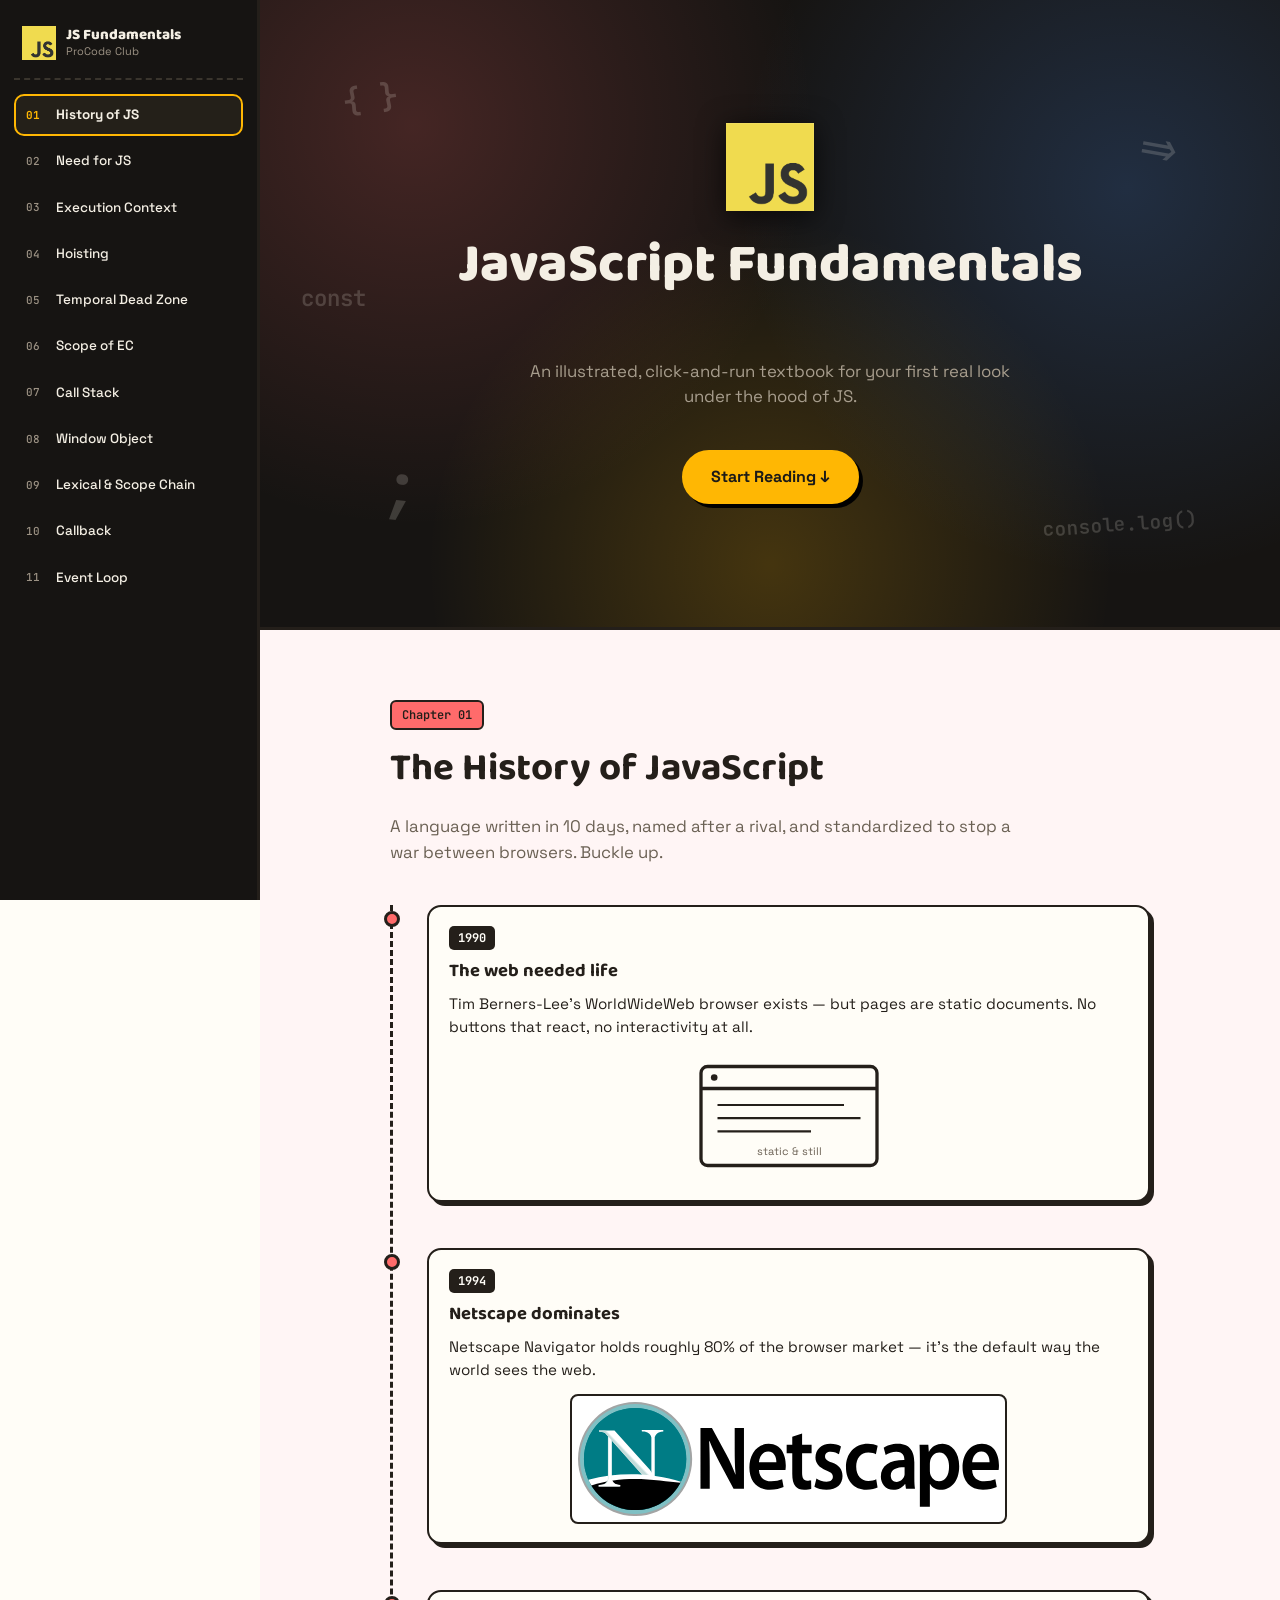
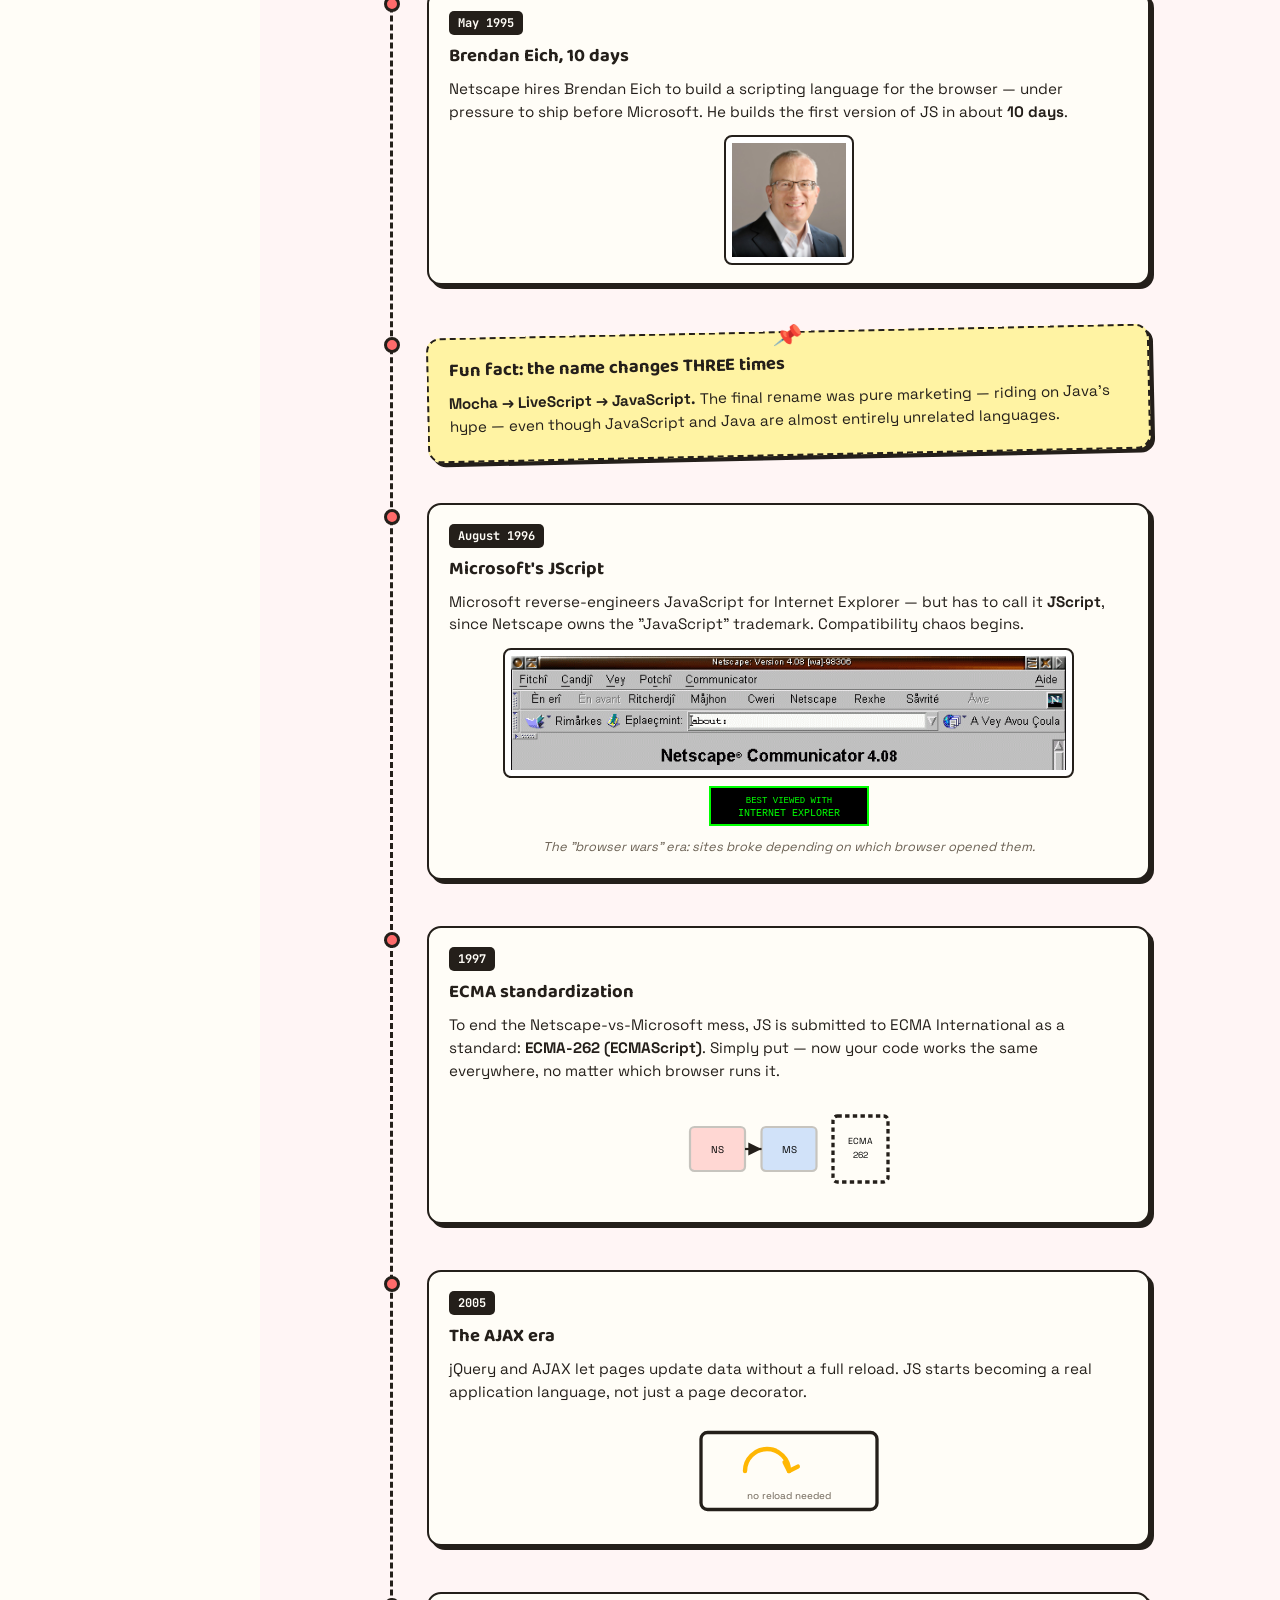
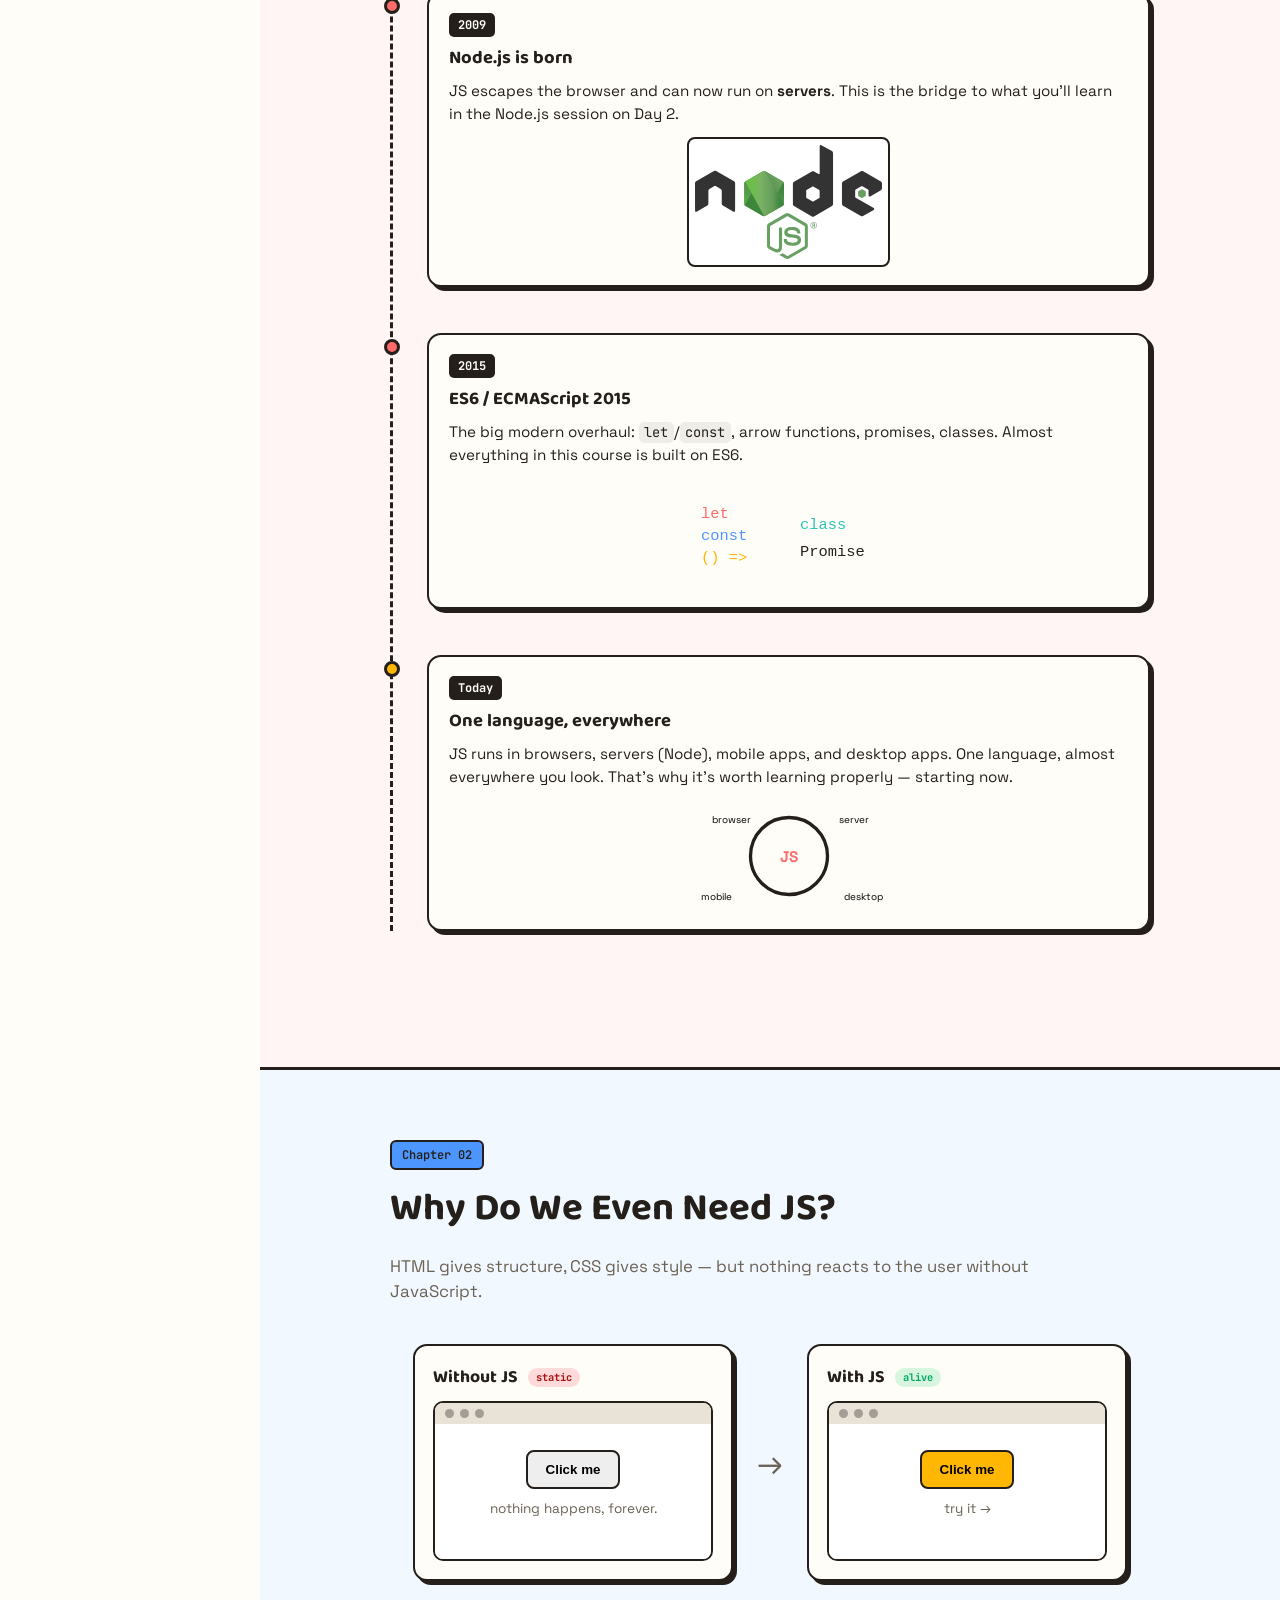
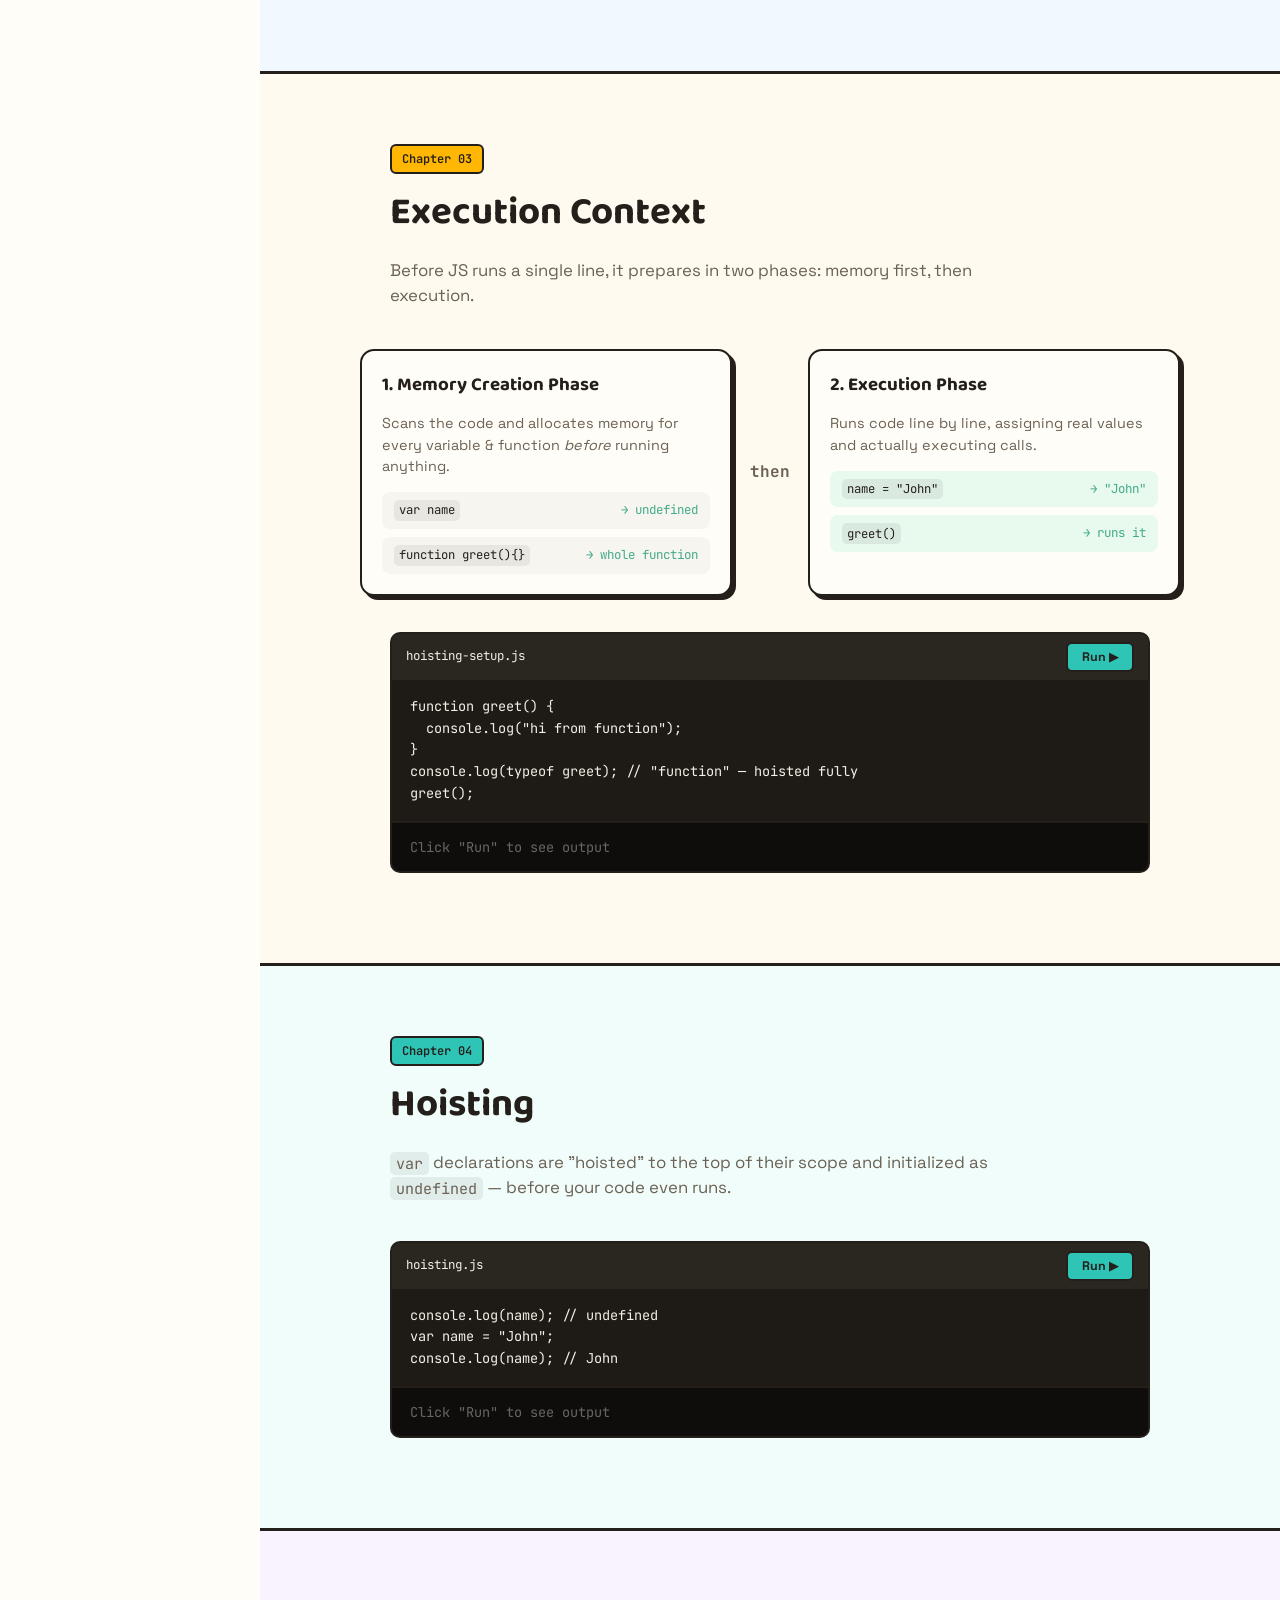
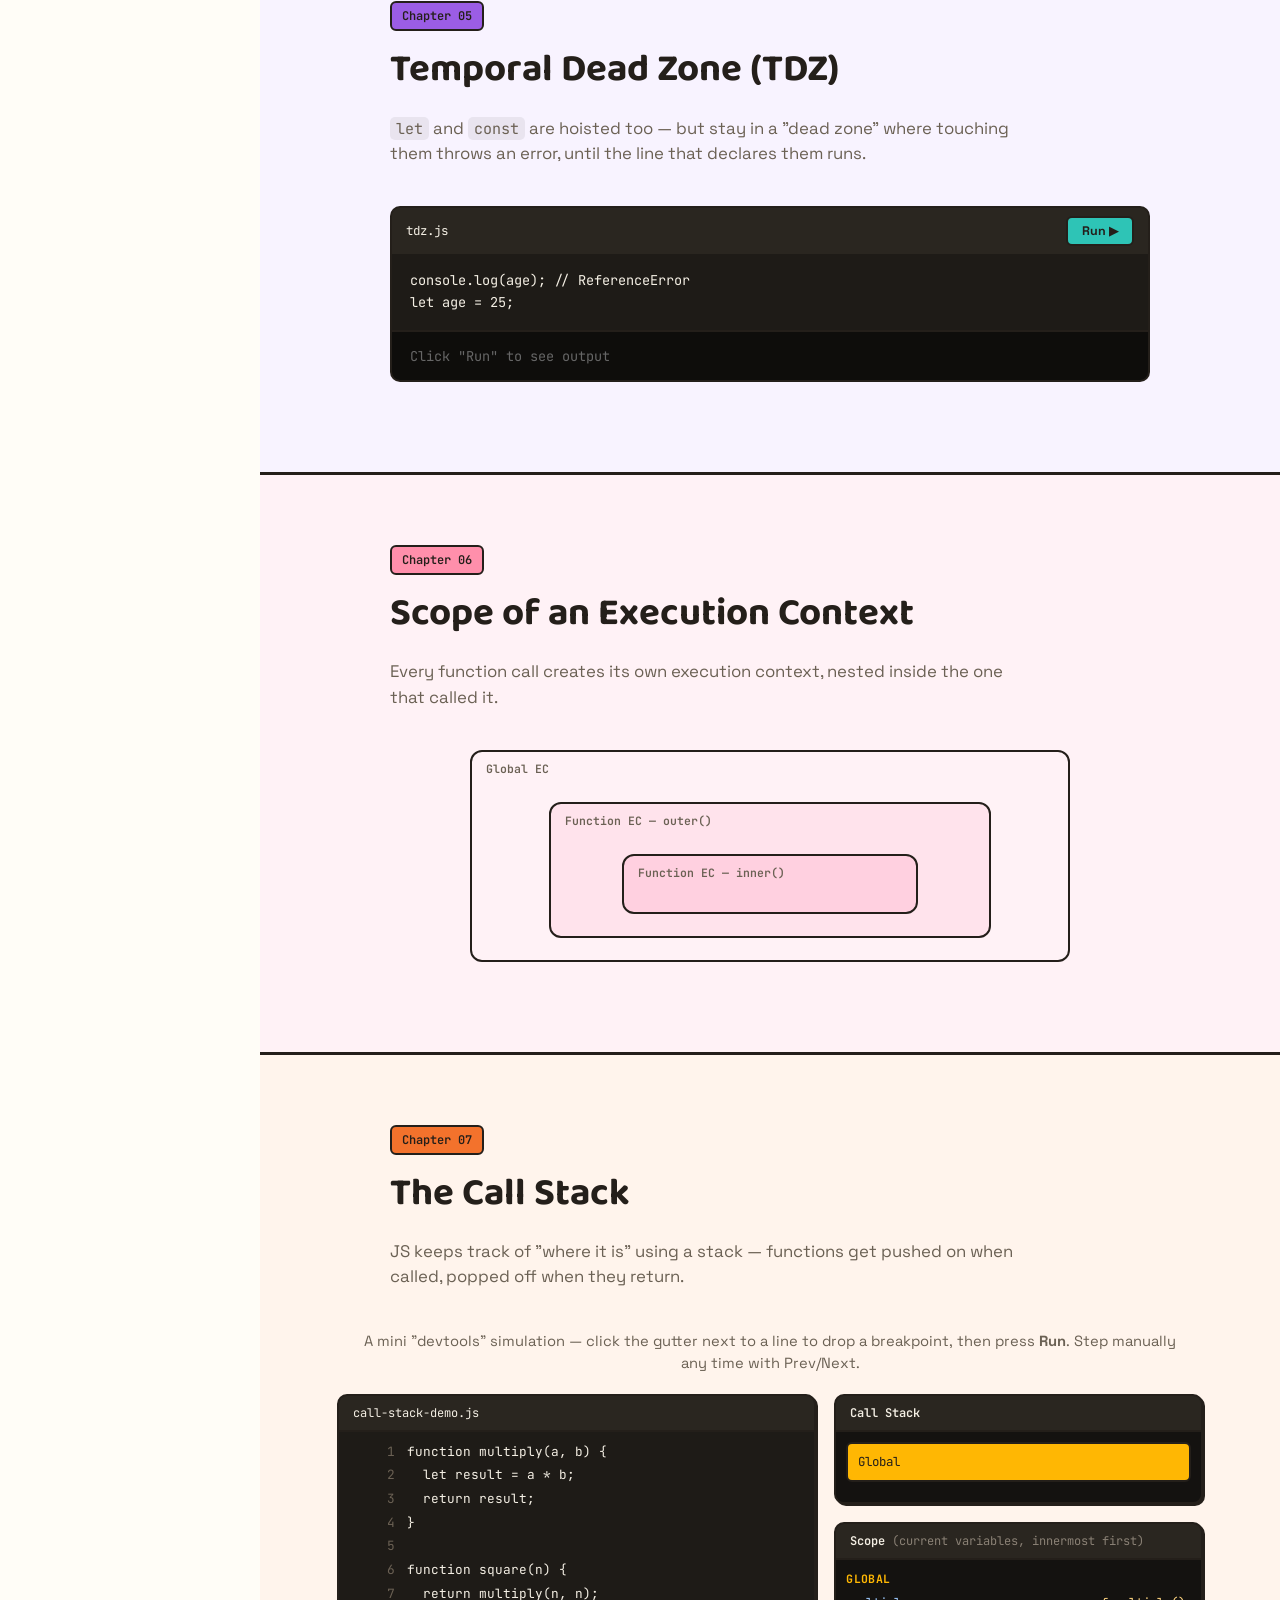
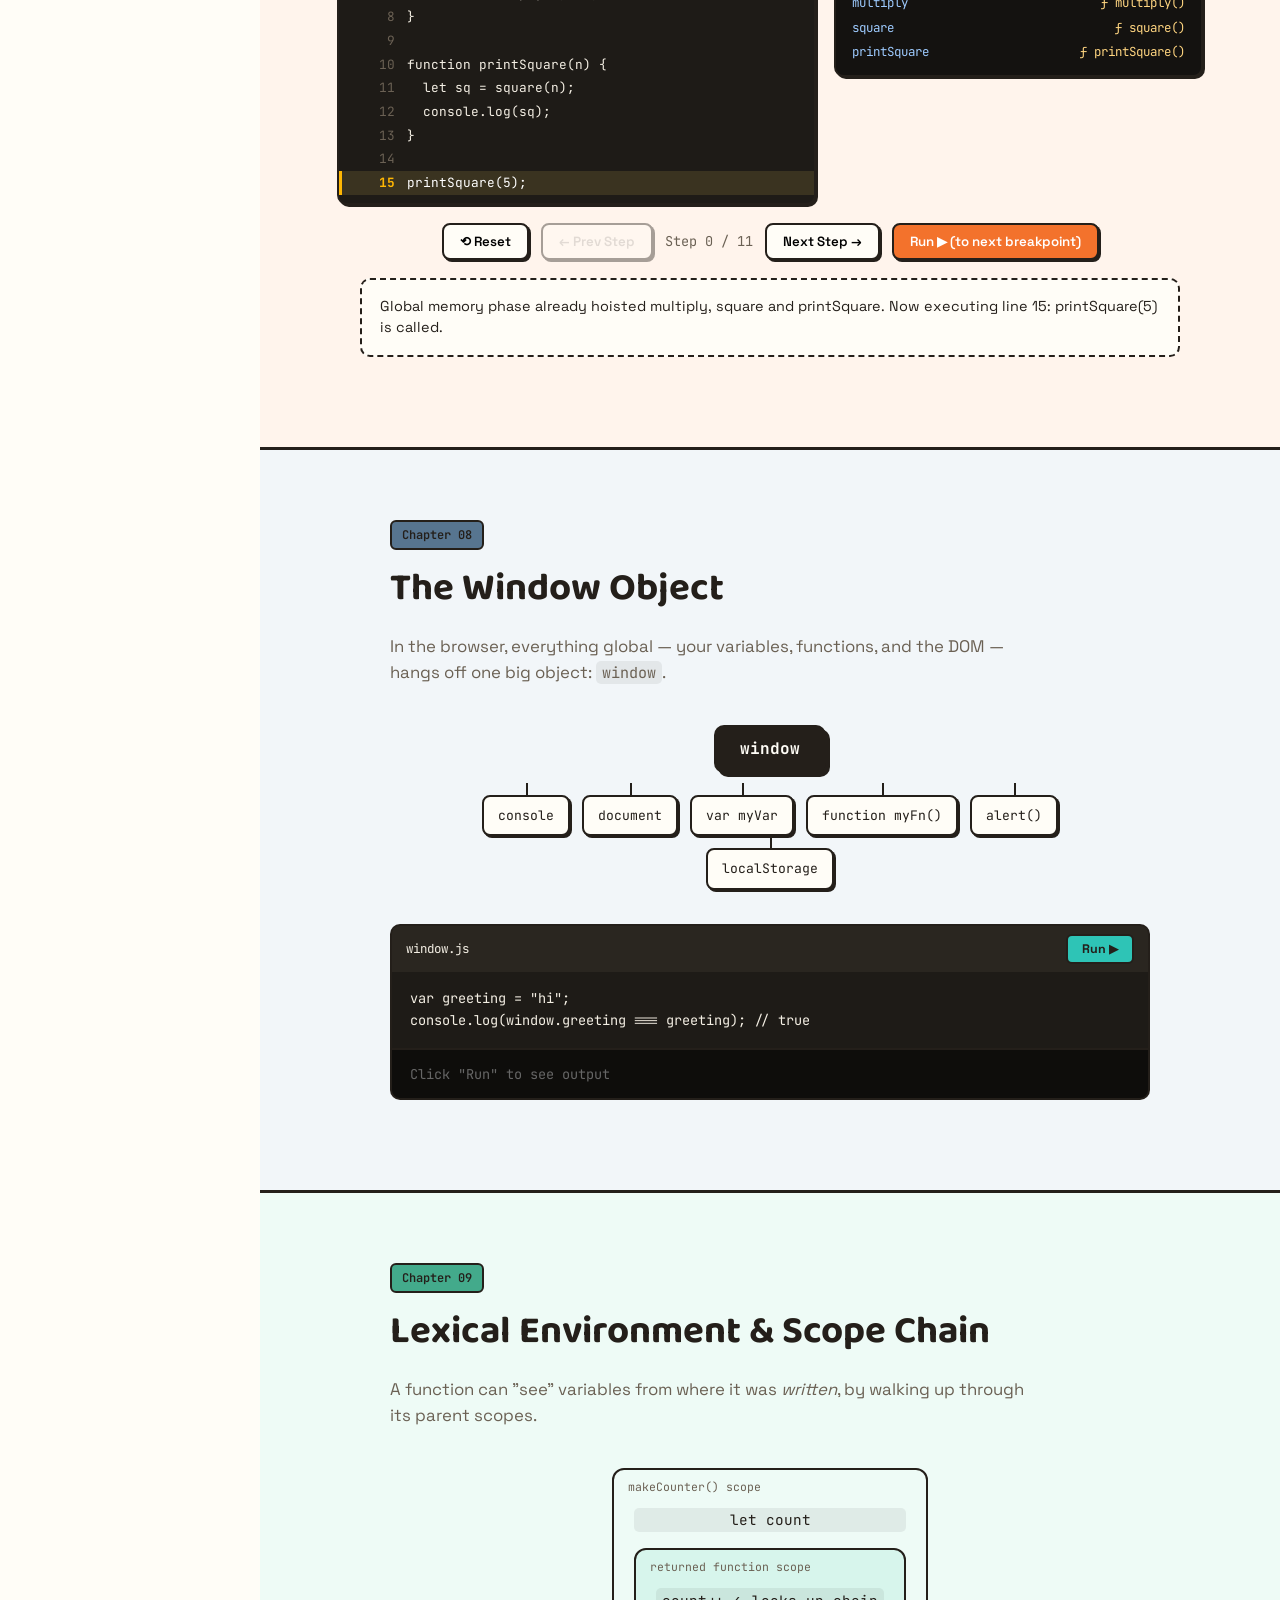
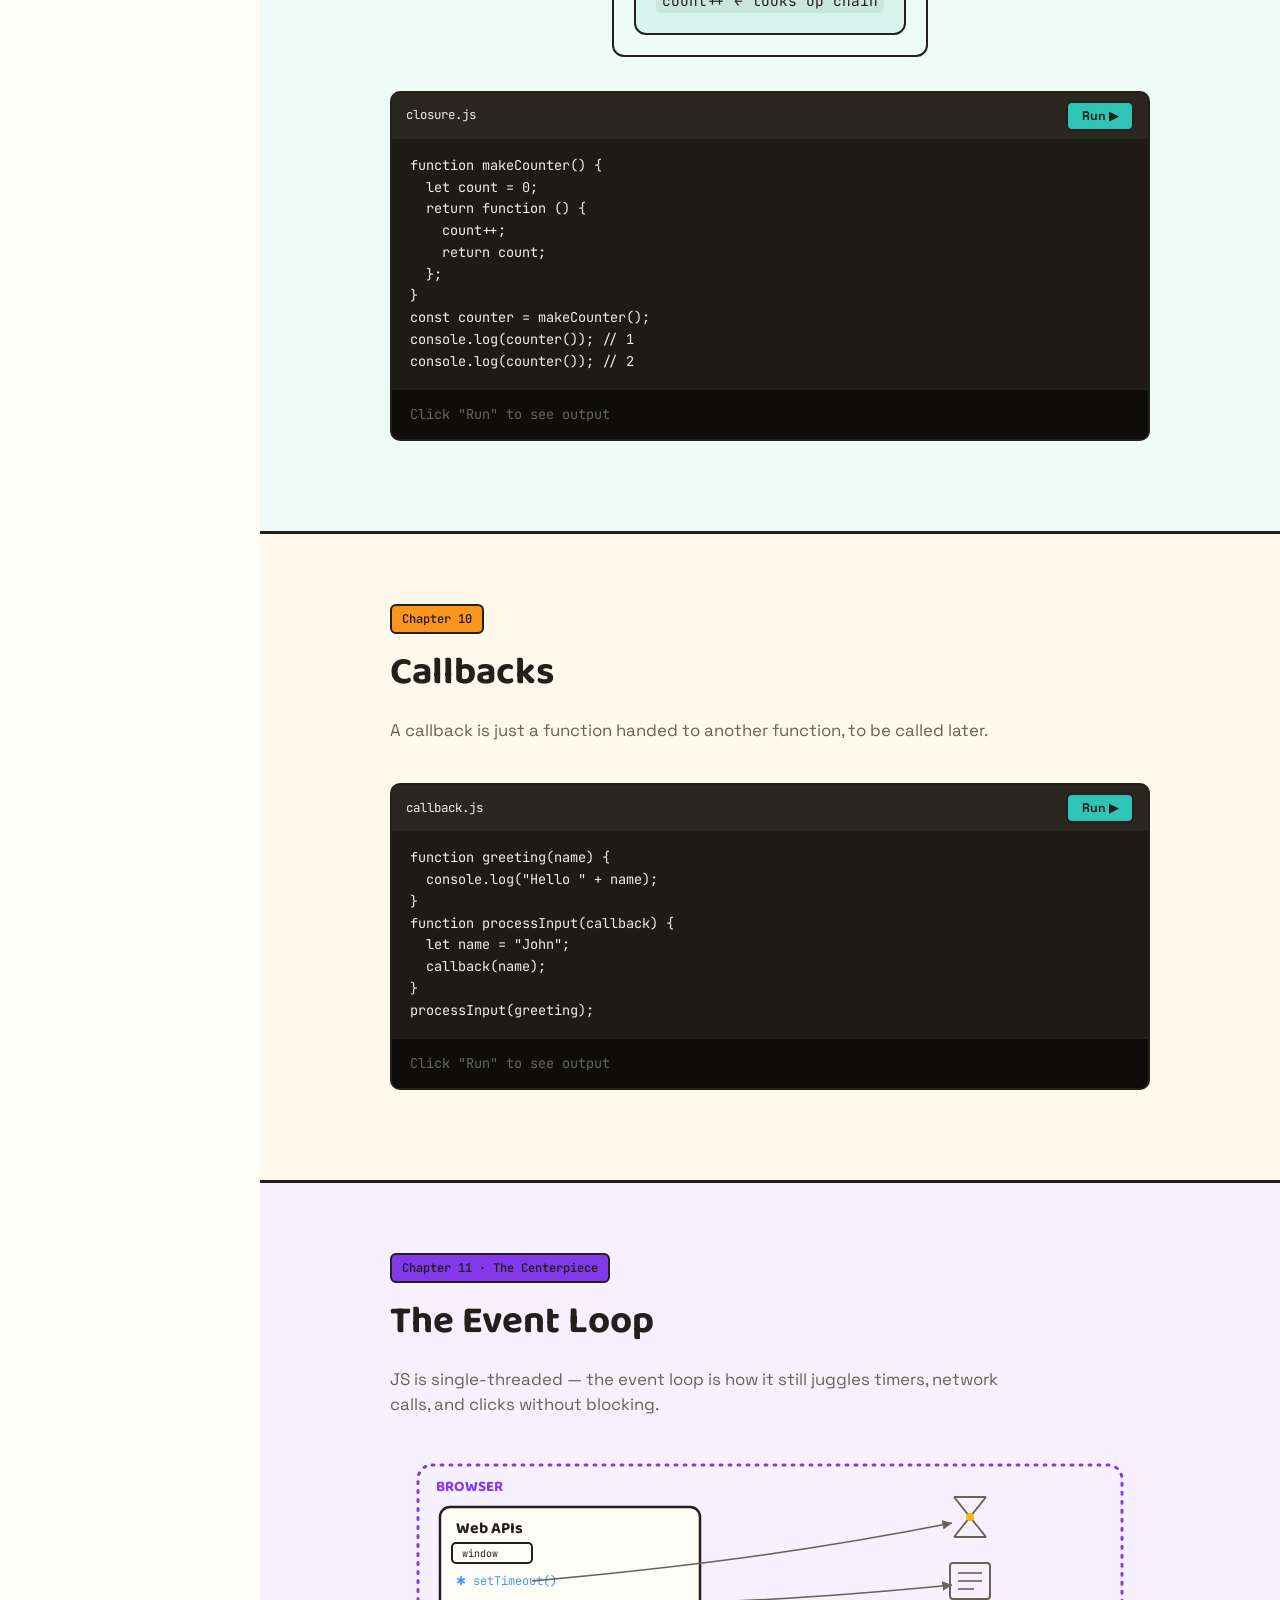
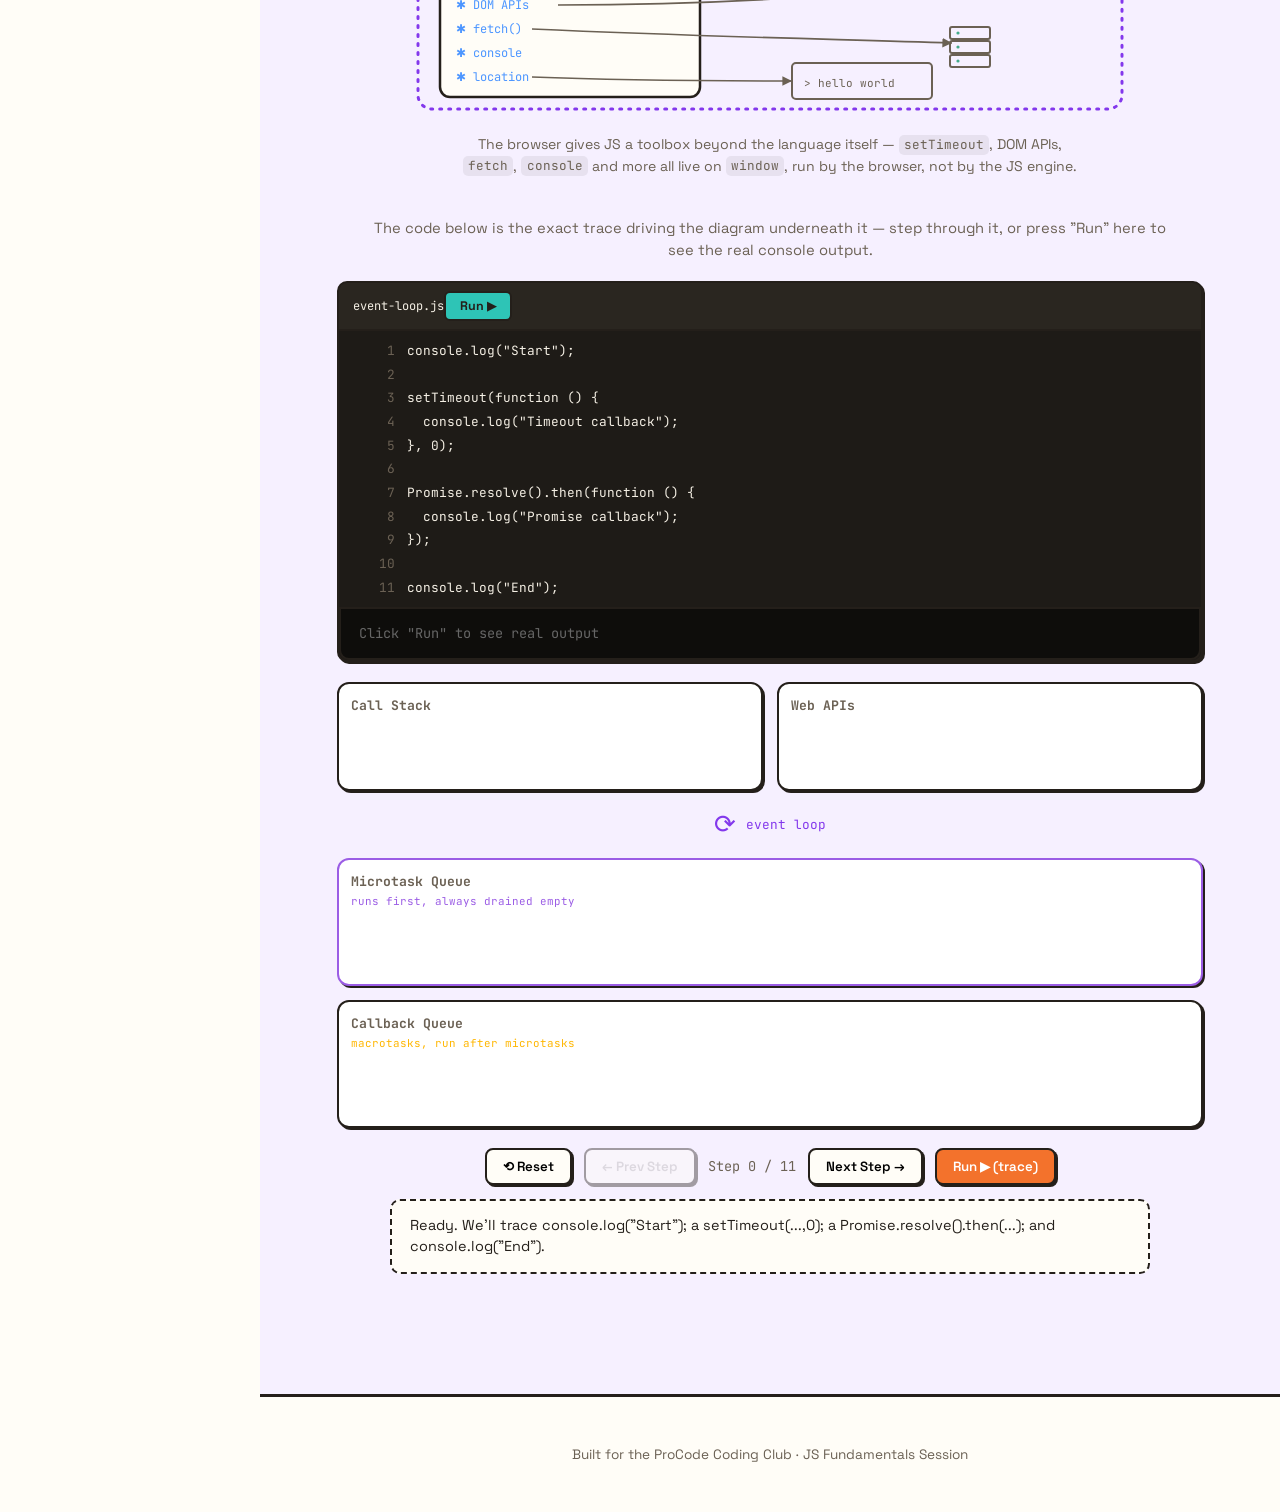
==== index.html @ 76aae4b9 "Add JS Fundamentals interactive learning site Single-page site for the ProCode JS Fundamentals sessi" ====
<!DOCTYPE html>
<html lang="en">
<head>
<meta charset="UTF-8">
<meta name="viewport" content="width=device-width, initial-scale=1.0">
<title>JS Fundamentals — The Illustrated Guide</title>
<link rel="preconnect" href="https://fonts.googleapis.com">
<link rel="preconnect" href="https://fonts.gstatic.com" crossorigin>
<link href="https://fonts.googleapis.com/css2?family=Baloo+2:wght@500;700;800&family=Space+Grotesk:wght@400;500;700&family=JetBrains+Mono:wght@400;600&display=swap" rel="stylesheet">
<link rel="stylesheet" href="css/style.css">
</head>
<body>

<!-- ================= SIDEBAR NAV ================= -->
<button id="navToggle" class="nav-toggle" aria-label="Toggle navigation">☰</button>
<nav id="sidebar" class="sidebar">
  <div class="sidebar-brand">
    <img src="assets/img/js-logo.png" alt="JS logo" class="brand-logo">
    <div>
      <div class="brand-title">JS Fundamentals</div>
      <div class="brand-sub">ProCode Club</div>
    </div>
  </div>
  <ol class="nav-list">
    <li><a href="#history" data-section="history"><span class="nav-num">01</span>History of JS</a></li>
    <li><a href="#need" data-section="need"><span class="nav-num">02</span>Need for JS</a></li>
    <li><a href="#exec-context" data-section="exec-context"><span class="nav-num">03</span>Execution Context</a></li>
    <li><a href="#hoisting" data-section="hoisting"><span class="nav-num">04</span>Hoisting</a></li>
    <li><a href="#tdz" data-section="tdz"><span class="nav-num">05</span>Temporal Dead Zone</a></li>
    <li><a href="#scope" data-section="scope"><span class="nav-num">06</span>Scope of EC</a></li>
    <li><a href="#call-stack" data-section="call-stack"><span class="nav-num">07</span>Call Stack</a></li>
    <li><a href="#window-object" data-section="window-object"><span class="nav-num">08</span>Window Object</a></li>
    <li><a href="#lexical" data-section="lexical"><span class="nav-num">09</span>Lexical &amp; Scope Chain</a></li>
    <li><a href="#callback" data-section="callback"><span class="nav-num">10</span>Callback</a></li>
    <li><a href="#event-loop" data-section="event-loop"><span class="nav-num">11</span>Event Loop</a></li>
  </ol>
</nav>

<main id="main">

<!-- Progress bar -->
<div class="progress-track"><div id="progressBar" class="progress-bar"></div></div>

<!-- ============ HERO ============ -->
<header class="hero">
  <div class="hero-doodles" aria-hidden="true">
    <span class="doodle d1">{ }</span>
    <span class="doodle d2">;</span>
    <span class="doodle d3">=&gt;</span>
    <span class="doodle d4">console.log()</span>
    <span class="doodle d5">const</span>
  </div>
  <img src="assets/img/js-logo.png" alt="JavaScript logo" class="hero-logo">
  <h1>JavaScript Fundamentals</h1>
  <p class="hero-sub">An illustrated, click-and-run textbook for your first real look under the hood of JS.</p>
  <a href="#history" class="hero-cta">Start Reading ↓</a>
</header>

<!-- ============ 1. HISTORY ============ -->
<section id="history" class="chapter chapter--history" data-accent="1">
  <div class="chapter-head">
    <span class="chapter-tag">Chapter 01</span>
    <h2>The History of JavaScript</h2>
    <p class="chapter-def">A language written in 10 days, named after a rival, and standardized to stop a war between browsers. Buckle up.</p>
  </div>

  <div class="timeline">

    <article class="tl-item" data-year="1990">
      <div class="tl-dot"></div>
      <div class="tl-card">
        <span class="tl-year">1990</span>
        <h3>The web needed life</h3>
        <p>Tim Berners-Lee's WorldWideWeb browser exists — but pages are static documents. No buttons that react, no interactivity at all.</p>
        <div class="tl-art">
          <svg viewBox="0 0 200 120" class="doodle-svg"><rect x="20" y="15" width="160" height="90" rx="6" fill="var(--paper)" stroke="var(--ink)" stroke-width="3"/><line x1="20" y1="35" x2="180" y2="35" stroke="var(--ink)" stroke-width="3"/><circle cx="32" cy="25" r="3" fill="var(--ink)"/><line x1="35" y1="50" x2="150" y2="50" stroke="var(--ink)" stroke-width="2"/><line x1="35" y1="62" x2="165" y2="62" stroke="var(--ink)" stroke-width="2"/><line x1="35" y1="74" x2="120" y2="74" stroke="var(--ink)" stroke-width="2"/><text x="100" y="95" text-anchor="middle" font-size="10" fill="var(--muted)">static &amp; still</text></svg>
        </div>
      </div>
    </article>

    <article class="tl-item" data-year="1994">
      <div class="tl-dot"></div>
      <div class="tl-card">
        <span class="tl-year">1994</span>
        <h3>Netscape dominates</h3>
        <p>Netscape Navigator holds roughly 80% of the browser market — it's the default way the world sees the web.</p>
        <div class="tl-art tl-art--photo">
          <img src="assets/img/netscape-logo.svg" alt="Netscape Navigator logo">
        </div>
      </div>
    </article>

    <article class="tl-item" data-year="1995">
      <div class="tl-dot"></div>
      <div class="tl-card">
        <span class="tl-year">May 1995</span>
        <h3>Brendan Eich, 10 days</h3>
        <p>Netscape hires Brendan Eich to build a scripting language for the browser — under pressure to ship before Microsoft. He builds the first version of JS in about <strong>10 days</strong>.</p>
        <div class="tl-art tl-art--photo">
          <img src="assets/img/brendan-eich.jpg" alt="Brendan Eich, creator of JavaScript">
        </div>
      </div>
    </article>

    <article class="tl-item tl-item--callout" data-year="1995">
      <div class="tl-dot"></div>
      <div class="tl-card sticky-note">
        <span class="sticky-pin">📌</span>
        <h3>Fun fact: the name changes THREE times</h3>
        <p><strong>Mocha → LiveScript → JavaScript.</strong> The final rename was pure marketing — riding on Java's hype — even though JavaScript and Java are almost entirely unrelated languages.</p>
      </div>
    </article>

    <article class="tl-item" data-year="1996">
      <div class="tl-dot"></div>
      <div class="tl-card">
        <span class="tl-year">August 1996</span>
        <h3>Microsoft's JScript</h3>
        <p>Microsoft reverse-engineers JavaScript for Internet Explorer — but has to call it <strong>JScript</strong>, since Netscape owns the "JavaScript" trademark. Compatibility chaos begins.</p>
        <div class="tl-art tl-art--photo tl-art--badge">
          <img src="assets/img/netscape-badge.gif" alt="Best viewed with Netscape retro web badge">
          <div class="badge-doodle">
            <svg viewBox="0 0 160 40"><rect x="1" y="1" width="158" height="38" fill="#000" stroke="#0f0" stroke-width="2"/><text x="80" y="17" text-anchor="middle" font-size="9" fill="#0f0" font-family="monospace">BEST VIEWED WITH</text><text x="80" y="30" text-anchor="middle" font-size="10" fill="#0f0" font-family="monospace">INTERNET EXPLORER</text></svg>
          </div>
        </div>
        <p class="caption">The "browser wars" era: sites broke depending on which browser opened them.</p>
      </div>
    </article>

    <article class="tl-item" data-year="1997">
      <div class="tl-dot"></div>
      <div class="tl-card">
        <span class="tl-year">1997</span>
        <h3>ECMA standardization</h3>
        <p>To end the Netscape-vs-Microsoft mess, JS is submitted to ECMA International as a standard: <strong>ECMA-262 (ECMAScript)</strong>. Simply put — now your code works the same everywhere, no matter which browser runs it.</p>
        <div class="tl-art">
          <svg viewBox="0 0 200 100" class="doodle-svg"><rect x="10" y="30" width="50" height="40" rx="4" fill="var(--accent-1)" opacity="0.25" stroke="var(--ink)" stroke-width="2"/><text x="35" y="54" text-anchor="middle" font-size="9">NS</text><rect x="75" y="30" width="50" height="40" rx="4" fill="var(--accent-2)" opacity="0.25" stroke="var(--ink)" stroke-width="2"/><text x="100" y="54" text-anchor="middle" font-size="9">MS</text><path d="M60 50 L75 50" stroke="var(--ink)" stroke-width="2" marker-end="url(#arrowh)"/><rect x="140" y="20" width="50" height="60" rx="4" fill="none" stroke="var(--ink)" stroke-width="3" stroke-dasharray="4 3"/><text x="165" y="45" text-anchor="middle" font-size="8">ECMA</text><text x="165" y="58" text-anchor="middle" font-size="8">262</text><defs><marker id="arrowh" markerWidth="8" markerHeight="8" refX="6" refY="3" orient="auto"><path d="M0,0 L6,3 L0,6 Z" fill="var(--ink)"/></marker></defs></svg>
        </div>
      </div>
    </article>

    <article class="tl-item" data-year="2005">
      <div class="tl-dot"></div>
      <div class="tl-card">
        <span class="tl-year">2005</span>
        <h3>The AJAX era</h3>
        <p>jQuery and AJAX let pages update data without a full reload. JS starts becoming a real application language, not just a page decorator.</p>
        <div class="tl-art">
          <svg viewBox="0 0 200 100" class="doodle-svg"><rect x="20" y="15" width="160" height="70" rx="6" fill="var(--paper)" stroke="var(--ink)" stroke-width="3"/><path d="M60 50 a20 20 0 1 1 40 0" fill="none" stroke="var(--accent-3)" stroke-width="4" stroke-linecap="round"/><path d="M96 42 l4 8 l8 -4" fill="none" stroke="var(--accent-3)" stroke-width="4" stroke-linecap="round" stroke-linejoin="round"/><text x="100" y="75" text-anchor="middle" font-size="9" fill="var(--muted)">no reload needed</text></svg>
        </div>
      </div>
    </article>

    <article class="tl-item" data-year="2009">
      <div class="tl-dot"></div>
      <div class="tl-card">
        <span class="tl-year">2009</span>
        <h3>Node.js is born</h3>
        <p>JS escapes the browser and can now run on <strong>servers</strong>. This is the bridge to what you'll learn in the Node.js session on Day 2.</p>
        <div class="tl-art tl-art--photo">
          <img src="assets/img/node-logo.svg" alt="Node.js logo">
        </div>
      </div>
    </article>

    <article class="tl-item" data-year="2015">
      <div class="tl-dot"></div>
      <div class="tl-card">
        <span class="tl-year">2015</span>
        <h3>ES6 / ECMAScript 2015</h3>
        <p>The big modern overhaul: <code>let</code>/<code>const</code>, arrow functions, promises, classes. Almost everything in this course is built on ES6.</p>
        <div class="tl-art">
          <svg viewBox="0 0 200 100" class="doodle-svg"><text x="20" y="35" font-family="monospace" font-size="14" fill="var(--accent-1)">let</text><text x="20" y="55" font-family="monospace" font-size="14" fill="var(--accent-2)">const</text><text x="20" y="75" font-family="monospace" font-size="14" fill="var(--accent-3)">() =&gt;</text><text x="110" y="45" font-family="monospace" font-size="14" fill="var(--accent-4)">class</text><text x="110" y="70" font-family="monospace" font-size="14" fill="var(--ink)">Promise</text></svg>
        </div>
      </div>
    </article>

    <article class="tl-item tl-item--today" data-year="Today">
      <div class="tl-dot"></div>
      <div class="tl-card">
        <span class="tl-year">Today</span>
        <h3>One language, everywhere</h3>
        <p>JS runs in browsers, servers (Node), mobile apps, and desktop apps. One language, almost everywhere you look. That's why it's worth learning properly — starting now.</p>
        <div class="tl-art">
          <svg viewBox="0 0 200 100" class="doodle-svg"><circle cx="100" cy="50" r="35" fill="none" stroke="var(--ink)" stroke-width="3"/><text x="100" y="55" text-anchor="middle" font-size="14" font-weight="700" fill="var(--accent-1)">JS</text><text x="30" y="20" font-size="9">browser</text><text x="145" y="20" font-size="9">server</text><text x="20" y="90" font-size="9">mobile</text><text x="150" y="90" font-size="9">desktop</text></svg>
        </div>
      </div>
    </article>

  </div>
</section>

<!-- ============ 2. NEED FOR JS ============ -->
<section id="need" class="chapter chapter--need" data-accent="2">
  <div class="chapter-head">
    <span class="chapter-tag">Chapter 02</span>
    <h2>Why Do We Even Need JS?</h2>
    <p class="chapter-def">HTML gives structure, CSS gives style — but nothing reacts to the user without JavaScript.</p>
  </div>
  <div class="compare-grid">
    <div class="compare-card compare-card--before">
      <h3>Without JS <span class="tag tag--bad">static</span></h3>
      <div class="mini-browser">
        <div class="mini-browser-bar"><span></span><span></span><span></span></div>
        <div class="mini-browser-body">
          <button class="fake-btn" id="deadBtn">Click me</button>
          <p class="fake-note">nothing happens, forever.</p>
        </div>
      </div>
    </div>
    <div class="compare-arrow">→</div>
    <div class="compare-card compare-card--after">
      <h3>With JS <span class="tag tag--good">alive</span></h3>
      <div class="mini-browser">
        <div class="mini-browser-bar"><span></span><span></span><span></span></div>
        <div class="mini-browser-body">
          <button class="fake-btn fake-btn--live" id="liveBtn">Click me</button>
          <p class="fake-note" id="liveNote">try it →</p>
        </div>
      </div>
    </div>
  </div>
</section>

<!-- ============ 3. EXECUTION CONTEXT ============ -->
<section id="exec-context" class="chapter chapter--exec" data-accent="3">
  <div class="chapter-head">
    <span class="chapter-tag">Chapter 03</span>
    <h2>Execution Context</h2>
    <p class="chapter-def">Before JS runs a single line, it prepares in two phases: memory first, then execution.</p>
  </div>
  <div class="ec-diagram">
    <div class="ec-phase">
      <h3>1. Memory Creation Phase</h3>
      <p>Scans the code and allocates memory for every variable &amp; function <em>before</em> running anything.</p>
      <div class="ec-box"><code>var name</code><span class="ec-val">→ undefined</span></div>
      <div class="ec-box"><code>function greet(){}</code><span class="ec-val">→ whole function</span></div>
    </div>
    <div class="ec-arrow">then</div>
    <div class="ec-phase">
      <h3>2. Execution Phase</h3>
      <p>Runs code line by line, assigning real values and actually executing calls.</p>
      <div class="ec-box ec-box--run"><code>name = "John"</code><span class="ec-val">→ "John"</span></div>
      <div class="ec-box ec-box--run"><code>greet()</code><span class="ec-val">→ runs it</span></div>
    </div>
  </div>
  <div class="snippet" data-snippet-id="ec">
    <div class="snippet-head"><span>hoisting-setup.js</span><button class="run-btn">Run ▶</button></div>
    <pre class="snippet-code">function greet() {
  console.log("hi from function");
}
console.log(typeof greet); // "function" — hoisted fully
greet();</pre>
    <div class="snippet-output"><div class="output-placeholder">Click "Run" to see output</div></div>
  </div>
</section>

<!-- ============ 4. HOISTING ============ -->
<section id="hoisting" class="chapter chapter--hoisting" data-accent="4">
  <div class="chapter-head">
    <span class="chapter-tag">Chapter 04</span>
    <h2>Hoisting</h2>
    <p class="chapter-def"><code>var</code> declarations are "hoisted" to the top of their scope and initialized as <code>undefined</code> — before your code even runs.</p>
  </div>
  <div class="snippet" data-snippet-id="hoisting">
    <div class="snippet-head"><span>hoisting.js</span><button class="run-btn">Run ▶</button></div>
    <pre class="snippet-code">console.log(name); // undefined
var name = "John";
console.log(name); // John</pre>
    <div class="snippet-output"><div class="output-placeholder">Click "Run" to see output</div></div>
  </div>
</section>

<!-- ============ 5. TDZ ============ -->
<section id="tdz" class="chapter chapter--tdz" data-accent="5">
  <div class="chapter-head">
    <span class="chapter-tag">Chapter 05</span>
    <h2>Temporal Dead Zone (TDZ)</h2>
    <p class="chapter-def"><code>let</code> and <code>const</code> are hoisted too — but stay in a "dead zone" where touching them throws an error, until the line that declares them runs.</p>
  </div>
  <div class="snippet" data-snippet-id="tdz">
    <div class="snippet-head"><span>tdz.js</span><button class="run-btn">Run ▶</button></div>
    <pre class="snippet-code">console.log(age); // ReferenceError
let age = 25;</pre>
    <div class="snippet-output"><div class="output-placeholder">Click "Run" to see output</div></div>
  </div>
</section>

<!-- ============ 6. SCOPE OF EC ============ -->
<section id="scope" class="chapter chapter--scope" data-accent="6">
  <div class="chapter-head">
    <span class="chapter-tag">Chapter 06</span>
    <h2>Scope of an Execution Context</h2>
    <p class="chapter-def">Every function call creates its own execution context, nested inside the one that called it.</p>
  </div>
  <div class="nest-diagram">
    <div class="nest-box nest-box--global">
      <span class="nest-label">Global EC</span>
      <div class="nest-box nest-box--fn">
        <span class="nest-label">Function EC — outer()</span>
        <div class="nest-box nest-box--fn2">
          <span class="nest-label">Function EC — inner()</span>
        </div>
      </div>
    </div>
  </div>
</section>

<!-- ============ 7. CALL STACK ============ -->
<section id="call-stack" class="chapter chapter--callstack" data-accent="7">
  <div class="chapter-head">
    <span class="chapter-tag">Chapter 07</span>
    <h2>The Call Stack</h2>
    <p class="chapter-def">JS keeps track of "where it is" using a stack — functions get pushed on when called, popped off when they return.</p>
  </div>
  <p class="dt-hint">A mini "devtools" simulation — click the gutter next to a line to drop a breakpoint, then press <strong>Run</strong>. Step manually any time with Prev/Next.</p>
  <div class="dt-wrap">
    <div class="dt-code-panel">
      <div class="dt-code-head"><span>call-stack-demo.js</span></div>
      <div class="dt-code-body" id="dtCode"></div>
    </div>
    <div class="dt-side">
      <div class="dt-panel">
        <h4>Call Stack</h4>
        <div class="dt-stack" id="csStack"></div>
      </div>
      <div class="dt-panel">
        <h4>Scope <span class="dt-panel-sub">(current variables, innermost first)</span></h4>
        <div class="dt-scope" id="dtScope"></div>
      </div>
    </div>
  </div>
  <div class="dt-controls">
    <button id="csReset" class="cs-btn">⟲ Reset</button>
    <button id="csPrev" class="cs-btn">← Prev Step</button>
    <span id="csStepLabel" class="cs-step-label">Step 0 / 0</span>
    <button id="csNext" class="cs-btn">Next Step →</button>
    <button id="csRun" class="cs-btn cs-btn--primary">Run ▶ (to next breakpoint)</button>
  </div>
  <div class="cs-note" id="csNote">Click "Next Step" or set a breakpoint and press "Run" to start tracing <code>printSquare(5)</code>.</div>
</section>

<!-- ============ 8. WINDOW OBJECT ============ -->
<section id="window-object" class="chapter chapter--window" data-accent="8">
  <div class="chapter-head">
    <span class="chapter-tag">Chapter 08</span>
    <h2>The Window Object</h2>
    <p class="chapter-def">In the browser, everything global — your variables, functions, and the DOM — hangs off one big object: <code>window</code>.</p>
  </div>
  <div class="window-diagram">
    <div class="window-root">window</div>
    <div class="window-children">
      <div class="window-child">console</div>
      <div class="window-child">document</div>
      <div class="window-child">var myVar</div>
      <div class="window-child">function myFn()</div>
      <div class="window-child">alert()</div>
      <div class="window-child">localStorage</div>
    </div>
  </div>
  <div class="snippet" data-snippet-id="window">
    <div class="snippet-head"><span>window.js</span><button class="run-btn">Run ▶</button></div>
    <pre class="snippet-code">var greeting = "hi";
console.log(window.greeting === greeting); // true</pre>
    <div class="snippet-output"><div class="output-placeholder">Click "Run" to see output</div></div>
  </div>
</section>

<!-- ============ 9. LEXICAL / SCOPE CHAIN ============ -->
<section id="lexical" class="chapter chapter--lexical" data-accent="9">
  <div class="chapter-head">
    <span class="chapter-tag">Chapter 09</span>
    <h2>Lexical Environment &amp; Scope Chain</h2>
    <p class="chapter-def">A function can "see" variables from where it was <em>written</em>, by walking up through its parent scopes.</p>
  </div>
  <div class="lex-diagram">
    <div class="lex-box lex-box--1">
      <span class="lex-label">makeCounter() scope</span>
      <code>let count</code>
      <div class="lex-box lex-box--2">
        <span class="lex-label">returned function scope</span>
        <code>count++ ← looks up chain</code>
      </div>
    </div>
  </div>
  <div class="snippet" data-snippet-id="closure">
    <div class="snippet-head"><span>closure.js</span><button class="run-btn">Run ▶</button></div>
    <pre class="snippet-code">function makeCounter() {
  let count = 0;
  return function () {
    count++;
    return count;
  };
}
const counter = makeCounter();
console.log(counter()); // 1
console.log(counter()); // 2</pre>
    <div class="snippet-output"><div class="output-placeholder">Click "Run" to see output</div></div>
  </div>
</section>

<!-- ============ 10. CALLBACK ============ -->
<section id="callback" class="chapter chapter--callback" data-accent="10">
  <div class="chapter-head">
    <span class="chapter-tag">Chapter 10</span>
    <h2>Callbacks</h2>
    <p class="chapter-def">A callback is just a function handed to another function, to be called later.</p>
  </div>
  <div class="snippet" data-snippet-id="callback">
    <div class="snippet-head"><span>callback.js</span><button class="run-btn">Run ▶</button></div>
    <pre class="snippet-code">function greeting(name) {
  console.log("Hello " + name);
}
function processInput(callback) {
  let name = "John";
  callback(name);
}
processInput(greeting);</pre>
    <div class="snippet-output"><div class="output-placeholder">Click "Run" to see output</div></div>
  </div>
</section>

<!-- ============ 11. EVENT LOOP ============ -->
<section id="event-loop" class="chapter chapter--eventloop" data-accent="11">
  <div class="chapter-head">
    <span class="chapter-tag">Chapter 11 · The Centerpiece</span>
    <h2>The Event Loop</h2>
    <p class="chapter-def">JS is single-threaded — the event loop is how it still juggles timers, network calls, and clicks without blocking.</p>
  </div>

  <!-- Web APIs doodle diagram -->
  <div class="webapi-diagram">
    <svg viewBox="0 0 720 260" class="webapi-svg" role="img" aria-label="Diagram: the window object exposes Web APIs like setTimeout, DOM APIs, fetch, console and location, each backed by the browser itself">
      <rect x="8" y="8" width="704" height="244" rx="14" fill="none" stroke="var(--accent-11)" stroke-width="3" stroke-dasharray="2 7" stroke-linecap="round"/>
      <text x="26" y="34" font-family="'Baloo 2'" font-size="15" fill="var(--accent-11)" font-weight="700">BROWSER</text>

      <rect x="30" y="50" width="260" height="190" rx="10" fill="var(--paper)" stroke="var(--ink)" stroke-width="2.5"/>
      <text x="46" y="76" font-family="'Baloo 2'" font-size="16" fill="var(--ink)" font-weight="700">Web APIs</text>
      <rect x="42" y="86" width="80" height="20" rx="4" fill="none" stroke="var(--ink)" stroke-width="2"/>
      <text x="52" y="100" font-family="'JetBrains Mono'" font-size="10" fill="var(--ink)">window</text>

      <text x="46" y="128" font-family="'JetBrains Mono'" font-size="12" fill="var(--accent-2)">✱ setTimeout()</text>
      <text x="46" y="152" font-family="'JetBrains Mono'" font-size="12" fill="var(--accent-2)">✱ DOM APIs</text>
      <text x="46" y="176" font-family="'JetBrains Mono'" font-size="12" fill="var(--accent-2)">✱ fetch()</text>
      <text x="46" y="200" font-family="'JetBrains Mono'" font-size="12" fill="var(--accent-2)">✱ console</text>
      <text x="46" y="224" font-family="'JetBrains Mono'" font-size="12" fill="var(--accent-2)">✱ location</text>

      <!-- timer icon -->
      <g transform="translate(560,60)">
        <path d="M-16,-20 h32 M-16,20 h32 M-16,-20 L16,20 M16,-20 L-16,20" stroke="var(--muted)" stroke-width="2" fill="none" stroke-linejoin="round"/>
        <circle r="4" fill="var(--accent-3)"/>
      </g>
      <path d="M122,124 C 300,108 420,90 542,66" stroke="var(--muted)" stroke-width="1.6" fill="none" marker-end="url(#wa-arrow)"/>

      <!-- DOM doc icon -->
      <g transform="translate(560,124)">
        <rect x="-20" y="-18" width="40" height="36" rx="3" fill="none" stroke="var(--muted)" stroke-width="2"/>
        <line x1="-12" y1="-8" x2="12" y2="-8" stroke="var(--muted)" stroke-width="1.6"/>
        <line x1="-12" y1="0" x2="12" y2="0" stroke="var(--muted)" stroke-width="1.6"/>
        <line x1="-12" y1="8" x2="4" y2="8" stroke="var(--muted)" stroke-width="1.6"/>
      </g>
      <path d="M148,148 C 300,148 420,140 542,128" stroke="var(--muted)" stroke-width="1.6" fill="none" marker-end="url(#wa-arrow)"/>

      <!-- server/cloud icon for fetch -->
      <g transform="translate(560,186)">
        <rect x="-20" y="-16" width="40" height="12" rx="2" fill="none" stroke="var(--muted)" stroke-width="2"/>
        <rect x="-20" y="-2" width="40" height="12" rx="2" fill="none" stroke="var(--muted)" stroke-width="2"/>
        <rect x="-20" y="12" width="40" height="12" rx="2" fill="none" stroke="var(--muted)" stroke-width="2"/>
        <circle cx="-12" cy="-10" r="1.6" fill="var(--accent-9)"/>
        <circle cx="-12" cy="4" r="1.6" fill="var(--accent-9)"/>
        <circle cx="-12" cy="18" r="1.6" fill="var(--accent-9)"/>
      </g>
      <path d="M122,172 C 300,180 420,182 542,186" stroke="var(--muted)" stroke-width="1.6" fill="none" marker-end="url(#wa-arrow)"/>

      <!-- console icon -->
      <g transform="translate(452,224)">
        <rect x="-70" y="-18" width="140" height="36" rx="4" fill="none" stroke="var(--muted)" stroke-width="2"/>
        <text x="-58" y="6" font-family="'JetBrains Mono'" font-size="11" fill="var(--muted)">&gt; hello world</text>
      </g>
      <path d="M122,220 C 220,224 300,224 382,224" stroke="var(--muted)" stroke-width="1.6" fill="none" marker-end="url(#wa-arrow)"/>

      <defs>
        <marker id="wa-arrow" markerWidth="8" markerHeight="8" refX="6" refY="3" orient="auto"><path d="M0,0 L6,3 L0,6 Z" fill="var(--muted)"/></marker>
      </defs>
    </svg>
    <p class="webapi-caption">The browser gives JS a toolbox beyond the language itself — <code>setTimeout</code>, DOM APIs, <code>fetch</code>, <code>console</code> and more all live on <code>window</code>, run by the browser, not by the JS engine.</p>
  </div>

  <p class="dt-hint">The code below is the exact trace driving the diagram underneath it — step through it, or press "Run" here to see the real console output.</p>
  <div class="el-wrap">
    <div class="dt-code-panel el-code-panel">
      <div class="dt-code-head"><span>event-loop.js</span><button id="elCodeRun" class="run-btn">Run ▶</button></div>
      <div class="dt-code-body" id="elCode"></div>
      <div class="snippet-output" id="elCodeOutput"><div class="output-placeholder">Click "Run" to see real output</div></div>
    </div>

    <div class="el-stage">
      <div class="el-box el-box--stack">
        <h4>Call Stack</h4>
        <div class="el-slot" id="elStack"></div>
      </div>
      <div class="el-box el-box--webapi">
        <h4>Web APIs</h4>
        <div class="el-slot" id="elWebApi"></div>
      </div>
      <div class="el-loop">
        <div class="el-loop-arrow">⟳</div>
        <span>event loop</span>
      </div>
      <div class="el-box el-box--microtask">
        <h4>Microtask Queue <span class="el-priority">runs first, always drained empty</span></h4>
        <div class="el-slot" id="elMicrotask"></div>
      </div>
      <div class="el-box el-box--queue">
        <h4>Callback Queue <span class="el-priority el-priority--macro">macrotasks, run after microtasks</span></h4>
        <div class="el-slot" id="elQueue"></div>
      </div>
    </div>
    <div class="el-controls">
      <button id="elReset" class="cs-btn">⟲ Reset</button>
      <button id="elPrev" class="cs-btn">← Prev Step</button>
      <span id="elStepLabel" class="cs-step-label">Step 0 / 0</span>
      <button id="elNext" class="cs-btn">Next Step →</button>
      <button id="elRun" class="cs-btn cs-btn--primary">Run ▶ (trace)</button>
    </div>
    <div class="el-note" id="elNote">Click "Next Step" to trace the code above.</div>
  </div>
</section>

<footer class="site-footer">
  <p>Built for the ProCode Coding Club · JS Fundamentals Session</p>
</footer>

</main>

<script src="js/script.js"></script>
</body>
</html>
---- css/style.css ----
/* ============ tokens ============ */
:root{
  --paper:#fffdf7;
  --paper-alt:#fff8ec;
  --ink:#241f1a;
  --muted:#6b6154;
  --line:#241f1a;
  --accent-1:#ff6b6b;
  --accent-2:#4d96ff;
  --accent-3:#ffb703;
  --accent-4:#2ec4b6;
  --accent-5:#9b5de5;
  --accent-6:#ff8fab;
  --accent-7:#f3722c;
  --accent-8:#577590;
  --accent-9:#43aa8b;
  --accent-10:#f8961e;
  --accent-11:#8338ec;
  --radius:14px;
  --shadow: 4px 4px 0 var(--ink);
  --shadow-sm: 2px 2px 0 var(--ink);
  color-scheme: light;
}
:root{ padding-top: env(safe-area-inset-top,0px); padding-bottom: env(safe-area-inset-bottom,0px); }

*{box-sizing:border-box;}
html{scroll-behavior:smooth;}
body{
  margin:0;
  background:var(--paper);
  color:var(--ink);
  font-family:'Space Grotesk', system-ui, sans-serif;
  font-size:16px;
  line-height:1.5;
}
img{max-width:100%;display:block;}
[hidden]{display:none!important;}
h1,h2,h3,h4{font-family:'Baloo 2', system-ui, sans-serif; margin:0 0 .4em;}
code{font-family:'JetBrains Mono', monospace; background:#00000010; padding:.1em .4em; border-radius:5px; font-size:.9em;}
a{color:inherit;}

/* ============ progress bar ============ */
.progress-track{position:fixed; top:0; left:0; right:0; height:4px; background:transparent; z-index:200;}
.progress-bar{height:100%; width:0%; background:linear-gradient(90deg,var(--accent-1),var(--accent-2),var(--accent-3),var(--accent-4),var(--accent-5)); transition:width .1s linear;}

/* ============ sidebar ============ */
.nav-toggle{
  position:fixed; top:14px; left:14px; z-index:210;
  width:42px; height:42px; border-radius:10px; border:2.5px solid var(--ink);
  background:var(--paper); box-shadow:var(--shadow-sm); font-size:18px; cursor:pointer;
  display:none;
}
.sidebar{
  /* scoped dark palette — the rest of the site stays on the fixed light
     "paper" theme, this component alone keeps the original dark look */
  --sb-bg:#161412; --sb-ink:#f4efe4; --sb-muted:#9c9284; --sb-line:#3a352d;
  position:fixed; top:0; left:0; bottom:0; width:260px;
  background:var(--sb-bg); border-right:3px solid var(--ink);
  overflow-y:auto; z-index:150; padding:20px 14px; color:var(--sb-ink);
}
.sidebar-brand{display:flex; align-items:center; gap:10px; padding:6px 8px 18px; border-bottom:2px dashed var(--sb-line); margin-bottom:14px;}
.brand-logo{width:34px; height:34px;}
.brand-title{font-family:'Baloo 2'; font-weight:800; font-size:15px; line-height:1.1; color:var(--sb-ink);}
.brand-sub{font-size:11px; color:var(--sb-muted);}
.nav-list{list-style:none; margin:0; padding:0; display:flex; flex-direction:column; gap:4px;}
.nav-list a{
  display:flex; align-items:center; gap:10px; text-decoration:none;
  padding:9px 10px; border-radius:10px; font-size:13.5px; font-weight:500;
  color:var(--sb-ink); transition:background .15s, transform .15s;
  border:2px solid transparent;
}
.nav-num{font-family:'JetBrains Mono'; font-size:11px; color:var(--sb-muted); width:20px;}
.nav-list a:hover{background:#ffffff0c; transform:translateX(2px);}
.nav-list a.active{background:#242019; border-color:var(--accent-3); box-shadow:none; font-weight:700;}
.nav-list a.active .nav-num{color:var(--accent-3);}

#main{margin-left:260px;}

/* ============ hero ============ */
.hero{
  /* scoped dark palette, same reasoning as .sidebar above */
  --hero-bg:#161412; --hero-ink:#f4efe4; --hero-muted:#a79d8d;
  position:relative; overflow:hidden;
  min-height:70vh; display:flex; flex-direction:column; align-items:center; justify-content:center;
  text-align:center; padding:60px 20px; gap:14px; color:var(--hero-ink);
  background:
    radial-gradient(circle at 15% 20%, #ff6b6b33, transparent 40%),
    radial-gradient(circle at 85% 30%, #4d96ff33, transparent 40%),
    radial-gradient(circle at 50% 90%, #ffb70333, transparent 45%),
    var(--hero-bg);
  border-bottom:3px solid var(--ink);
}
.hero-doodles{position:absolute; inset:0; pointer-events:none;}
.doodle{position:absolute; font-family:'JetBrains Mono'; font-weight:600; color:var(--hero-ink); opacity:.18; font-size:2rem;}
.d1{top:12%; left:8%; transform:rotate(-8deg);}
.d2{top:70%; left:12%; font-size:4rem; transform:rotate(6deg);}
.d3{top:20%; right:10%; transform:rotate(10deg);}
.d4{bottom:14%; right:8%; font-size:1.2rem; transform:rotate(-4deg);}
.d5{top:45%; left:4%; font-size:1.4rem;}
.hero-logo{width:88px; height:88px; margin:0 auto; filter:drop-shadow(0 4px 14px #000a);}
.hero h1{font-size:clamp(2rem,5vw,3.4rem); font-weight:800; color:var(--hero-ink);}
.hero-sub{max-width:520px; color:var(--hero-muted); font-size:1.05rem;}
.hero-cta{
  margin-top:10px; display:inline-block; background:var(--accent-3); color:#1c1a17;
  font-weight:700; text-decoration:none; padding:12px 26px; border-radius:999px;
  border:3px solid var(--accent-3); box-shadow:4px 4px 0 #000; transition:transform .15s;
}
.hero-cta:hover{transform:translate(-2px,-2px); box-shadow:6px 6px 0 #000;}

/* ============ chapter shell ============ */
.chapter{
  padding:70px 6vw 90px; border-bottom:3px solid var(--ink); position:relative;
  scroll-margin-top:20px;
}
.chapter-head{max-width:760px; margin:0 auto 40px;}
.chapter-tag{
  display:inline-block; font-family:'JetBrains Mono'; font-size:12px; font-weight:600;
  padding:4px 10px; border-radius:6px; border:2px solid var(--ink); margin-bottom:10px;
  background:var(--accent-x); color:var(--ink);
}
.chapter-head h2{font-size:clamp(1.6rem,3.4vw,2.4rem);}
.chapter-def{color:var(--muted); font-size:1.05rem; max-width:640px;}

.chapter--history{--accent-x:var(--accent-1); background:#fff5f5;}
.chapter--need{--accent-x:var(--accent-2); background:#f2f8ff;}
.chapter--exec{--accent-x:var(--accent-3); background:#fffaf0;}
.chapter--hoisting{--accent-x:var(--accent-4); background:#f0fdfb;}
.chapter--tdz{--accent-x:var(--accent-5); background:#f8f3ff;}
.chapter--scope{--accent-x:var(--accent-6); background:#fff2f6;}
.chapter--callstack{--accent-x:var(--accent-7); background:#fff4ec;}
.chapter--window{--accent-x:var(--accent-8); background:#f2f6f9;}
.chapter--lexical{--accent-x:var(--accent-9); background:#eefbf6;}
.chapter--callback{--accent-x:var(--accent-10); background:#fff8ec;}
.chapter--eventloop{--accent-x:var(--accent-11); background:#f6f0ff;}

/* ============ timeline (history) ============ */
.timeline{max-width:760px; margin:0 auto; position:relative; padding-left:34px; border-left:3px dashed var(--ink);}
.tl-item{position:relative; margin-bottom:46px;}
.tl-dot{position:absolute; left:-43px; top:6px; width:16px; height:16px; border-radius:50%; background:var(--accent-1); border:3px solid var(--ink);}
.tl-card{
  background:var(--paper); border:2.5px solid var(--ink); border-radius:var(--radius);
  padding:18px 20px; box-shadow:var(--shadow); transition:transform .2s;
}
.tl-card:hover{transform:translate(-2px,-2px); box-shadow:6px 6px 0 var(--ink);}
.tl-year{display:inline-block; font-family:'JetBrains Mono'; font-weight:700; font-size:12px; background:var(--ink); color:var(--paper); padding:3px 9px; border-radius:5px; margin-bottom:8px;}
.tl-card h3{font-size:1.15rem;}
.tl-card p{margin:.3em 0; font-size:.95rem;}
.tl-art{margin-top:12px; display:flex; justify-content:center;}
.tl-art--photo img{max-height:130px; width:auto; border:2px solid var(--ink); border-radius:8px; background:#fff; padding:6px;}
.tl-art--badge{flex-direction:column; align-items:center; gap:8px;}
.badge-doodle svg{width:160px; height:40px;}
.doodle-svg{width:100%; max-width:220px; height:auto;}
.caption{font-size:.8rem!important; color:var(--muted); text-align:center; font-style:italic;}
.sticky-note{background:#fff3a3; border-style:dashed; transform:rotate(-1.2deg); position:relative;}
.sticky-note:hover{transform:rotate(-1.2deg) translate(-2px,-2px);}
.sticky-pin{position:absolute; top:-14px; left:50%; transform:translateX(-50%) rotate(10deg); font-size:1.4rem;}
.tl-item--today .tl-dot{background:var(--accent-3);}

/* ============ need for js ============ */
.compare-grid{display:flex; align-items:center; justify-content:center; gap:24px; flex-wrap:wrap; max-width:900px; margin:0 auto;}
.compare-card{background:var(--paper); border:2.5px solid var(--ink); border-radius:var(--radius); padding:18px; box-shadow:var(--shadow); width:320px; max-width:100%;}
.compare-card h3{display:flex; align-items:center; gap:10px; font-size:1.1rem;}
.tag{font-size:.65rem; font-family:'JetBrains Mono'; padding:2px 8px; border-radius:999px; font-weight:700;}
.tag--bad{background:#ffdada; color:#a11;}
.tag--good{background:#d8f5e0; color:#0a6;}
.compare-arrow{font-size:2rem; color:var(--muted);}
.mini-browser{border:2px solid var(--ink); border-radius:10px; overflow:hidden; margin-top:10px;}
.mini-browser-bar{background:#e8e3d6; padding:6px 10px; display:flex; gap:6px;}
.mini-browser-bar span{width:9px; height:9px; border-radius:50%; background:var(--ink); opacity:.35;}
.mini-browser-body{padding:26px 16px; text-align:center; background:#fff;}
.fake-btn{padding:10px 18px; border-radius:8px; border:2px solid var(--ink); background:#eee; font-weight:600; cursor:default;}
.fake-btn--live{background:var(--accent-3); cursor:pointer; transition:transform .12s;}
.fake-btn--live:hover{transform:scale(1.06);}
.fake-note{margin-top:10px; font-size:.85rem; color:var(--muted); min-height:1.2em;}

/* ============ execution context ============ */
.ec-diagram{display:flex; align-items:stretch; justify-content:center; gap:18px; flex-wrap:wrap; max-width:820px; margin:0 auto 36px;}
.ec-phase{flex:1; min-width:260px; background:var(--paper); border:2.5px solid var(--ink); border-radius:var(--radius); padding:20px; box-shadow:var(--shadow);}
.ec-phase p{color:var(--muted); font-size:.9rem;}
.ec-box{display:flex; justify-content:space-between; gap:10px; background:#00000008; border-radius:8px; padding:8px 12px; margin-top:8px; font-size:.85rem; align-items:center; flex-wrap:wrap;}
.ec-box--run{background:#e8f9ee;}
.ec-val{font-family:'JetBrains Mono'; font-size:.78rem; color:var(--accent-9);}
.ec-arrow{display:flex; align-items:center; font-weight:700; color:var(--muted); font-family:'JetBrains Mono';}

/* ============ nested scope diagram ============ */
.nest-diagram{display:flex; justify-content:center;}
.nest-box{border:2.5px solid var(--ink); border-radius:12px; padding:34px 22px 22px; position:relative; text-align:center;}
.nest-label{position:absolute; top:8px; left:14px; font-size:.72rem; font-family:'JetBrains Mono'; color:var(--muted); font-weight:600;}
.nest-box--global{background:#fff2f6; width:min(600px,90vw);}
.nest-box--fn{background:#ffe3ec; margin:16px auto 0; width:80%;}
.nest-box--fn2{background:#ffd0e0; margin:16px auto 0; width:75%; min-height:40px;}

/* ============ call stack / mini devtools ============ */
.snippet-code{
  background:#1e1b17; color:#f4efe4; font-family:'JetBrains Mono'; font-size:.85rem;
  padding:16px 18px; border-radius:10px; overflow-x:auto; line-height:1.6; margin:0 0 18px;
  border:2.5px solid var(--ink);
}
.dt-hint{max-width:820px; margin:0 auto 20px; color:var(--muted); font-size:.92rem; text-align:center;}
.dt-wrap{
  max-width:980px; margin:0 auto 18px; display:grid; grid-template-columns:1.3fr 1fr;
  gap:18px; align-items:start;
}
.dt-code-panel, .dt-panel{
  border:2.5px solid var(--ink); border-radius:10px; overflow:hidden; background:#1e1b17;
  box-shadow:var(--shadow-sm);
}
.dt-code-head{
  background:#2a2620; color:#f4efe4; padding:8px 14px; font-family:'JetBrains Mono';
  font-size:.75rem; border-bottom:2.5px solid var(--ink);
}
.dt-code-body{font-family:'JetBrains Mono'; font-size:.8rem; line-height:1.85; padding:8px 0;}
.dt-line{display:flex; align-items:center; padding:0 10px; cursor:pointer; white-space:pre;}
.dt-line:hover .dt-gutter-dot{opacity:.5;}
.dt-line.is-current{background:#3a3320; box-shadow:inset 3px 0 0 var(--accent-3);}
.dt-line.is-current .dt-linenum{color:var(--accent-3); font-weight:700;}
.dt-line.is-current.has-bp{background:#5a1414; box-shadow:inset 4px 0 0 var(--accent-1); animation:bpPulse 1s ease-in-out 2;}
.dt-line.is-current.has-bp .dt-linenum{color:var(--accent-1); font-weight:700;}
.dt-line.is-current.has-bp .dt-gutter-dot{box-shadow:0 0 0 5px #ff6b6b55; animation:bpDotPulse 1s ease-in-out 2;}
.dt-line.is-current.has-bp .dt-linetext::after{
  content:'⏸ paused at breakpoint'; margin-left:14px; color:var(--accent-1); font-size:.72rem;
  font-family:'Space Grotesk'; font-weight:700; letter-spacing:.02em; vertical-align:middle;
}
@keyframes bpPulse{0%,100%{background:#5a1414;} 50%{background:#8a1f1f;}}
@keyframes bpDotPulse{0%,100%{box-shadow:0 0 0 5px #ff6b6b55;} 50%{box-shadow:0 0 0 9px #ff6b6b88;}}
.dt-gutter{width:22px; display:flex; align-items:center; justify-content:center; flex-shrink:0;}
.dt-gutter-dot{
  width:11px; height:11px; border-radius:50%; border:2px solid #6b6154; background:transparent;
  opacity:0; transition:opacity .15s, background .15s, border-color .15s;
}
.dt-line.has-bp .dt-gutter-dot{opacity:1; background:var(--accent-1); border-color:var(--accent-1);}
.dt-linenum{width:24px; color:#6b6154; flex-shrink:0; text-align:right; margin-right:12px; user-select:none;}
.dt-linetext{color:#f4efe4; white-space:pre;}
.dt-line.is-current .dt-linetext{color:#fff;}

.dt-side{display:flex; flex-direction:column; gap:18px;}
.dt-panel h4{
  background:#2a2620; color:#f4efe4; margin:0; padding:8px 14px; font-family:'JetBrains Mono';
  font-size:.75rem; border-bottom:2.5px solid var(--ink); font-weight:600;
}
.dt-panel-sub{color:#8a8175; font-weight:400; text-transform:none;}
.dt-stack, .dt-scope{padding:10px; min-height:70px; background:#141210;}
.cs-frame{
  background:var(--accent-7); color:#fff; border-radius:6px; padding:9px 10px; font-family:'JetBrains Mono';
  font-size:.78rem; text-align:left; animation:popIn .25s ease; border:2px solid var(--ink); margin-bottom:6px;
}
.dt-stack .cs-frame:first-child{background:var(--accent-3); color:var(--ink);}
@keyframes popIn{from{transform:scale(.85) translateY(6px); opacity:0;} to{transform:scale(1) translateY(0); opacity:1;}}
.dt-scope-frame{margin-bottom:12px;}
.dt-scope-frame:last-child{margin-bottom:0;}
.dt-scope-frame-name{
  font-family:'JetBrains Mono'; font-size:.72rem; color:var(--accent-3); font-weight:700;
  margin-bottom:4px; text-transform:uppercase; letter-spacing:.03em;
}
.dt-var-row{
  display:flex; justify-content:space-between; gap:10px; font-family:'JetBrains Mono'; font-size:.78rem;
  padding:3px 6px; border-radius:4px; color:#e6e1d4;
}
.dt-var-row.is-tdz{color:#ff8f7b;}
.dt-var-row.is-fresh{background:#2e4a2e; animation:flashVar .6s ease;}
@keyframes flashVar{from{background:#3f7d3f;} to{background:transparent;}}
.dt-var-name{color:#9ecbff;}
.dt-var-val{color:#ffd580;}
.dt-empty{color:#6b6154; font-family:'JetBrains Mono'; font-size:.78rem; padding:4px 6px;}

.dt-controls{display:flex; align-items:center; gap:12px; justify-content:center; margin-bottom:18px; flex-wrap:wrap;}
.cs-btn{
  font-family:'Space Grotesk'; font-weight:600; padding:8px 16px; border-radius:8px;
  border:2.5px solid var(--ink); background:var(--paper); cursor:pointer; box-shadow:var(--shadow-sm);
  transition:transform .12s;
}
.cs-btn:hover:not(:disabled){transform:translate(-1px,-1px);}
.cs-btn:disabled{opacity:.4; cursor:not-allowed;}
.cs-btn--primary{background:var(--accent-7); color:#fff;}
.cs-step-label{font-family:'JetBrains Mono'; font-size:.85rem; color:var(--muted);}
.cs-note{max-width:820px; margin:0 auto; background:var(--paper); border:2.5px dashed var(--ink); border-radius:10px; padding:16px 18px; font-size:.9rem;}

/* ============ window object ============ */
.window-diagram{max-width:700px; margin:0 auto 34px; text-align:center;}
.window-root{
  display:inline-block; background:var(--ink); color:var(--paper); font-family:'JetBrains Mono';
  font-weight:700; padding:12px 26px; border-radius:10px; margin-bottom:22px; box-shadow:var(--shadow);
}
.window-children{display:flex; flex-wrap:wrap; justify-content:center; gap:12px;}
.window-child{
  background:var(--paper); border:2px solid var(--ink); border-radius:8px; padding:9px 14px;
  font-family:'JetBrains Mono'; font-size:.82rem; box-shadow:var(--shadow-sm); position:relative;
}
.window-child::before{content:''; position:absolute; top:-14px; left:50%; width:2px; height:14px; background:var(--ink);}

/* ============ lexical scope ============ */
.lex-diagram{display:flex; justify-content:center; margin-bottom:34px;}
.lex-box{border:2.5px solid var(--ink); border-radius:12px; padding:30px 20px 20px; position:relative; text-align:center; background:#eefbf6;}
.lex-label{position:absolute; top:8px; left:14px; font-size:.72rem; font-family:'JetBrains Mono'; color:var(--muted);}
.lex-box code{display:block; margin-top:8px;}
.lex-box--2{background:#d7f5ec; margin-top:16px;}

/* ============ snippet / run block ============ */
.snippet{max-width:760px; margin:0 auto; }
.snippet-head{
  display:flex; align-items:center; justify-content:space-between; background:#2a2620;
  color:#f4efe4; padding:8px 14px; border-radius:10px 10px 0 0; font-family:'JetBrains Mono'; font-size:.78rem;
  border:2.5px solid var(--ink); border-bottom:none;
}
.snippet .snippet-code{border-radius:0; margin:0; border-top:none;}
.run-btn{
  background:var(--accent-4); color:var(--ink); border:2px solid var(--ink); border-radius:6px;
  padding:5px 14px; font-weight:700; cursor:pointer; font-family:'Space Grotesk'; font-size:.78rem;
  transition:transform .12s;
}
.run-btn:hover{transform:scale(1.05);}
.snippet-output{
  background:#0e0d0b; border:2.5px solid var(--ink); border-top:none; border-radius:0 0 10px 10px;
  padding:14px 18px; font-family:'JetBrains Mono'; font-size:.85rem; min-height:48px; color:#7ee787;
}
.output-placeholder{color:#666;}
.output-line{white-space:pre-wrap; word-break:break-word;}
.output-line--error{color:#ff7b72;}
.output-line--log{color:#e6edf3;}

/* ============ web apis doodle diagram ============ */
.webapi-diagram{max-width:820px; margin:0 auto 40px; text-align:center;}
.webapi-svg{width:100%; height:auto; max-width:720px;}
.webapi-caption{color:var(--muted); font-size:.88rem; max-width:640px; margin:10px auto 0;}

/* ============ event loop ============ */
.el-wrap{max-width:900px; margin:0 auto 30px;}
.el-code-panel{margin-bottom:20px;}
.el-code-panel .snippet-output{border-radius:0 0 10px 10px; border-top:2.5px solid var(--ink);}
.el-stage{
  display:grid; grid-template-columns:1fr 1fr; grid-template-rows:auto auto auto auto; gap:14px;
  align-items:center; margin-bottom:20px;
}
.el-box{border:2.5px solid var(--ink); border-radius:12px; background:#fff; padding:12px; box-shadow:var(--shadow-sm);}
.el-box h4{font-size:.82rem; font-family:'JetBrains Mono'; margin-bottom:8px; color:var(--muted); display:flex; flex-direction:column; gap:2px;}
.el-priority{font-size:.68rem; font-weight:400; color:var(--accent-5); text-transform:none;}
.el-priority--macro{color:var(--accent-3);}
.el-box--stack{grid-column:1; grid-row:1;}
.el-box--webapi{grid-column:2; grid-row:1;}
.el-loop{grid-column:1/3; grid-row:2; display:flex; align-items:center; justify-content:center; gap:10px; color:var(--accent-11); font-family:'JetBrains Mono'; font-size:.8rem;}
.el-loop-arrow{font-size:1.6rem; animation:spin 3s linear infinite;}
@keyframes spin{to{transform:rotate(360deg);}}
.el-box--microtask{grid-column:1/3; grid-row:3; border-color:var(--accent-5);}
.el-box--queue{grid-column:1/3; grid-row:4;}
.el-slot{min-height:54px; display:flex; gap:8px; flex-wrap:wrap; align-items:center;}
.el-chip{
  background:var(--accent-11); color:#fff; font-family:'JetBrains Mono'; font-size:.75rem;
  padding:8px 12px; border-radius:8px; border:2px solid var(--ink); animation:popIn .25s ease;
}
.el-chip--webapi{background:var(--accent-2);}
.el-chip--microtask{background:var(--accent-5);}
.el-chip--queue{background:var(--accent-3); color:var(--ink);}
.el-controls{display:flex; align-items:center; gap:12px; justify-content:center; margin-bottom:14px; flex-wrap:wrap;}
.el-note{background:var(--paper); border:2.5px dashed var(--ink); border-radius:10px; padding:14px 18px; font-size:.9rem; max-width:760px; margin:0 auto;}

/* ============ footer ============ */
.site-footer{text-align:center; padding:34px; color:var(--muted); font-size:.85rem;}

/* ============ responsive ============ */
@media (max-width: 900px){
  .sidebar{transform:translateX(-100%); transition:transform .25s; box-shadow:6px 0 20px #0003;}
  .sidebar.open{transform:translateX(0);}
  .nav-toggle{display:block;}
  #main{margin-left:0;}
  .el-stage{grid-template-columns:1fr;}
  .el-box--stack{grid-column:1; grid-row:1;}
  .el-box--webapi{grid-column:1; grid-row:2;}
  .el-loop{grid-column:1; grid-row:3;}
  .el-box--microtask{grid-column:1; grid-row:4;}
  .el-box--queue{grid-column:1; grid-row:5;}
}
@media (max-width: 480px){
  .chapter{padding:50px 5vw 60px;}
  .hero{min-height:60vh;}
  .dt-wrap{grid-template-columns:1fr;}
}

/* This is a fixed colorful textbook design, not a utility app — it
   intentionally always renders in its light "paper" palette regardless
   of the visitor's system theme, since chapter backgrounds are
   hand-picked pastel accents that only work with dark ink on light paper. */
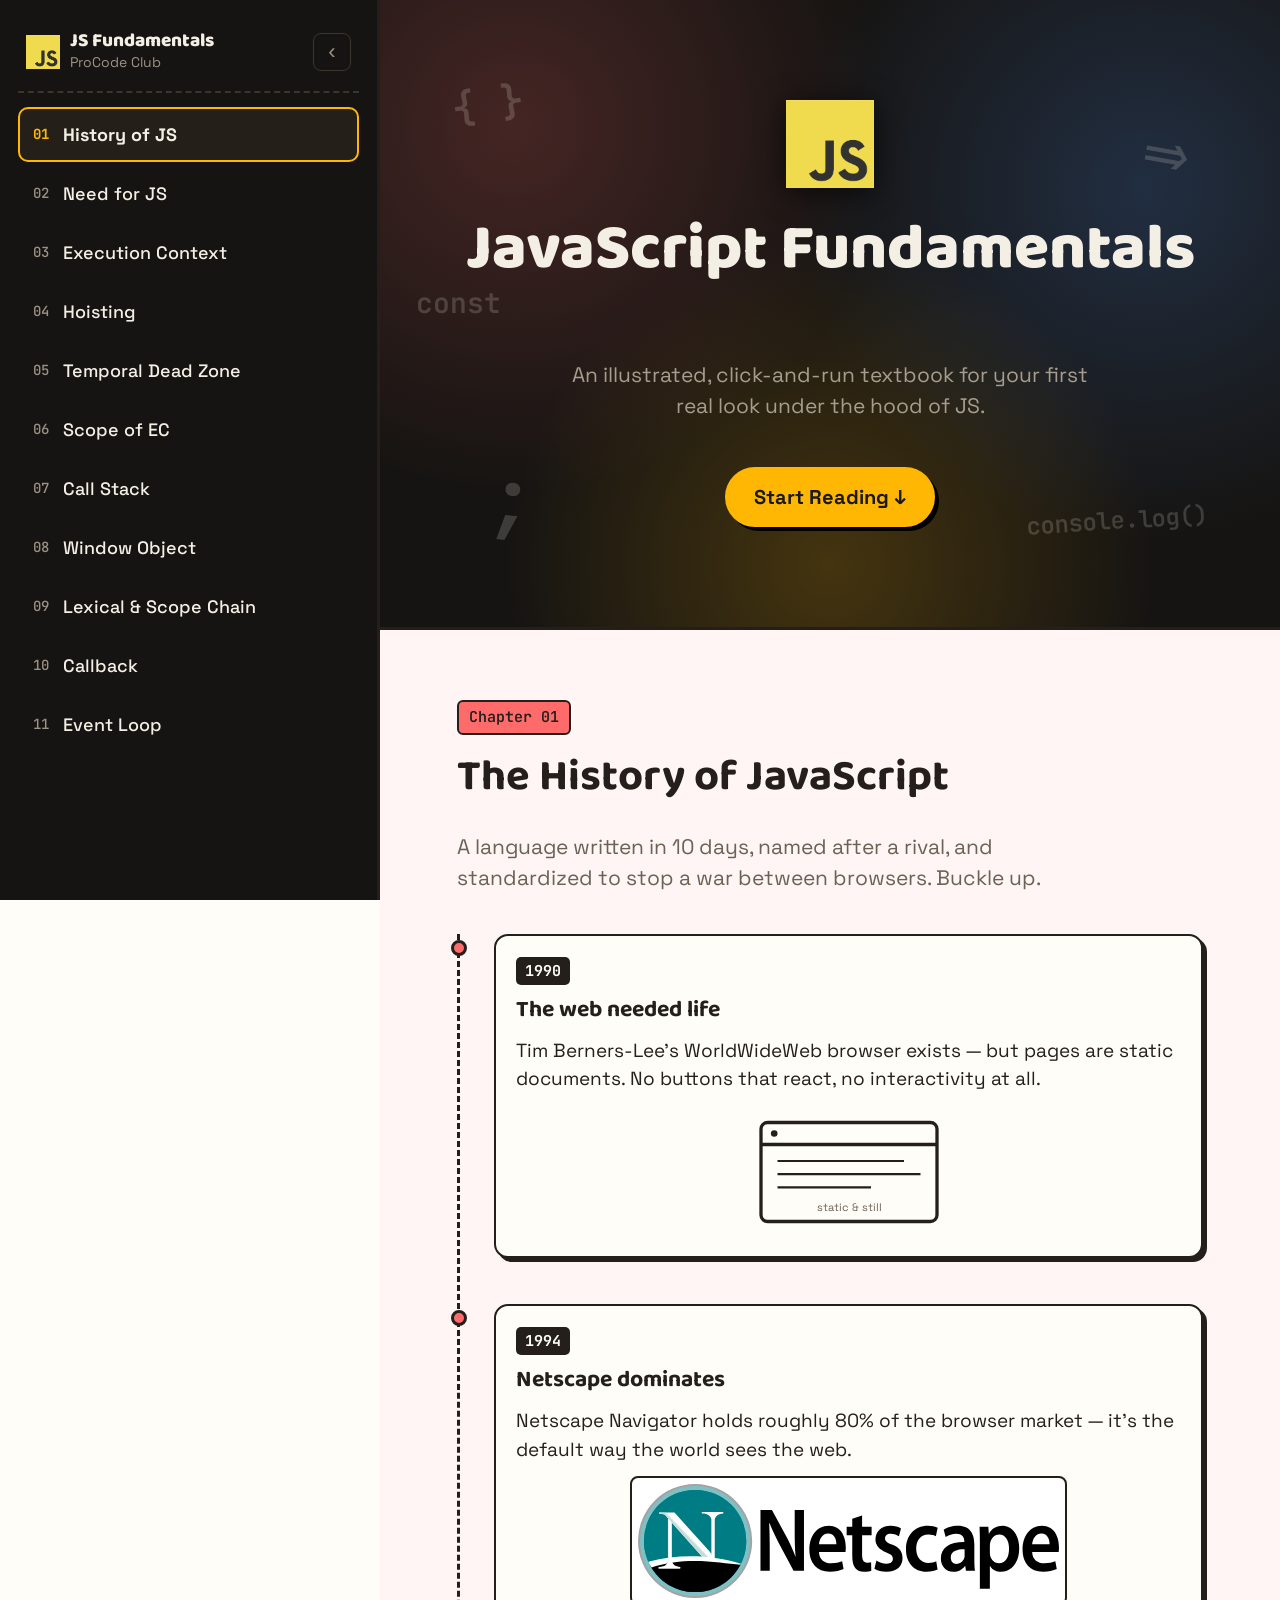
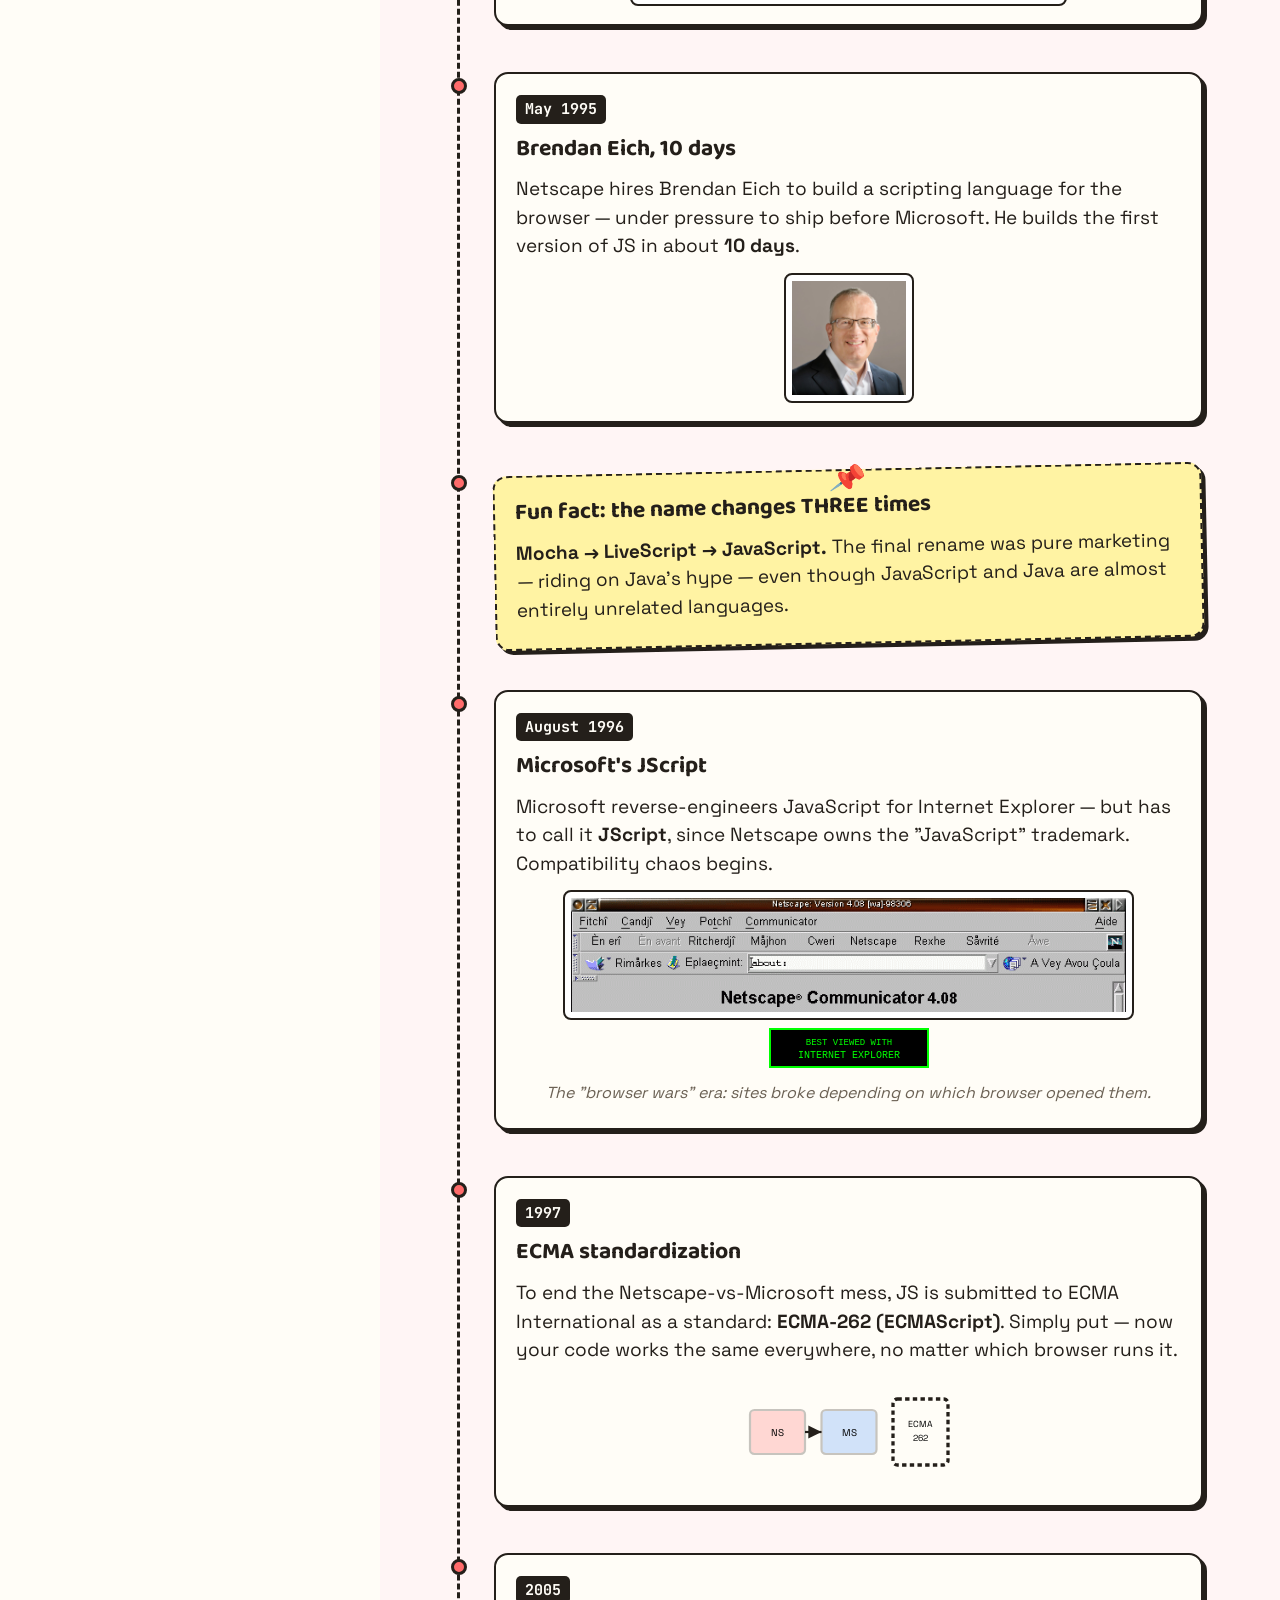
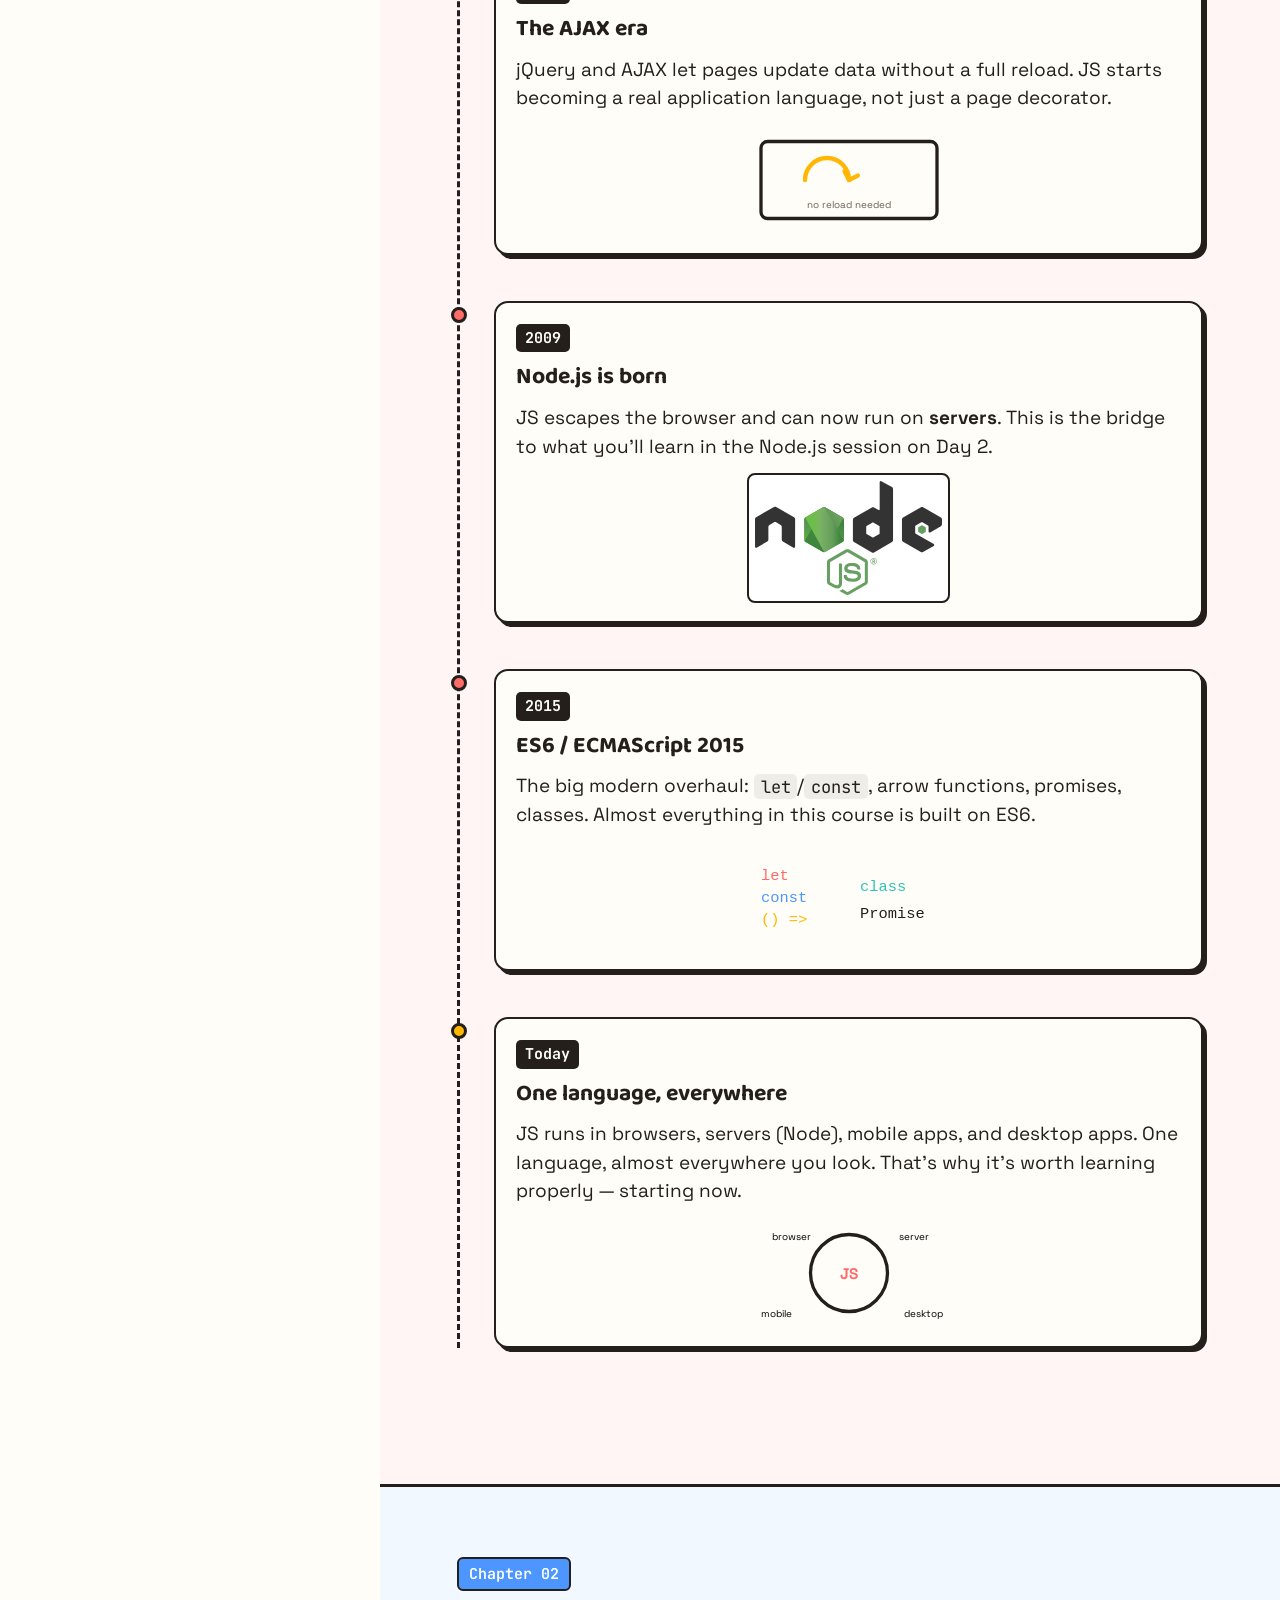
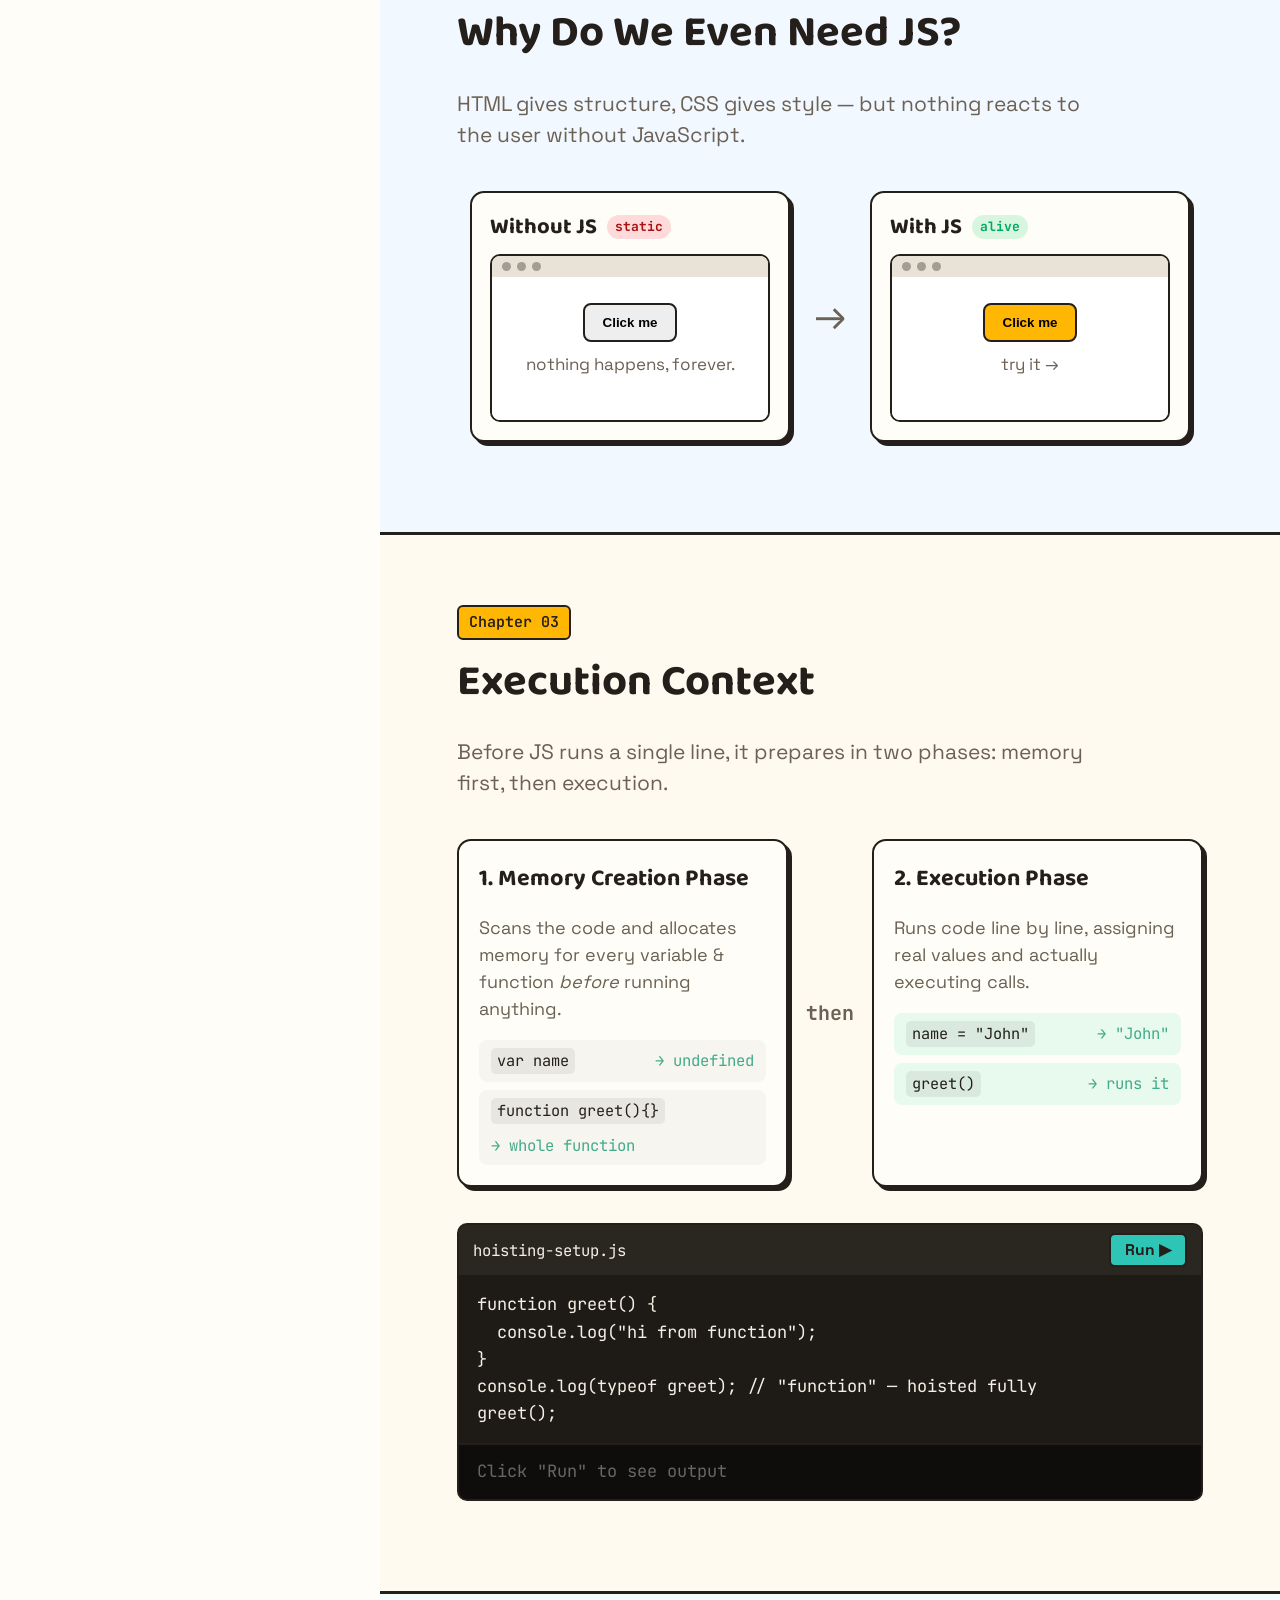
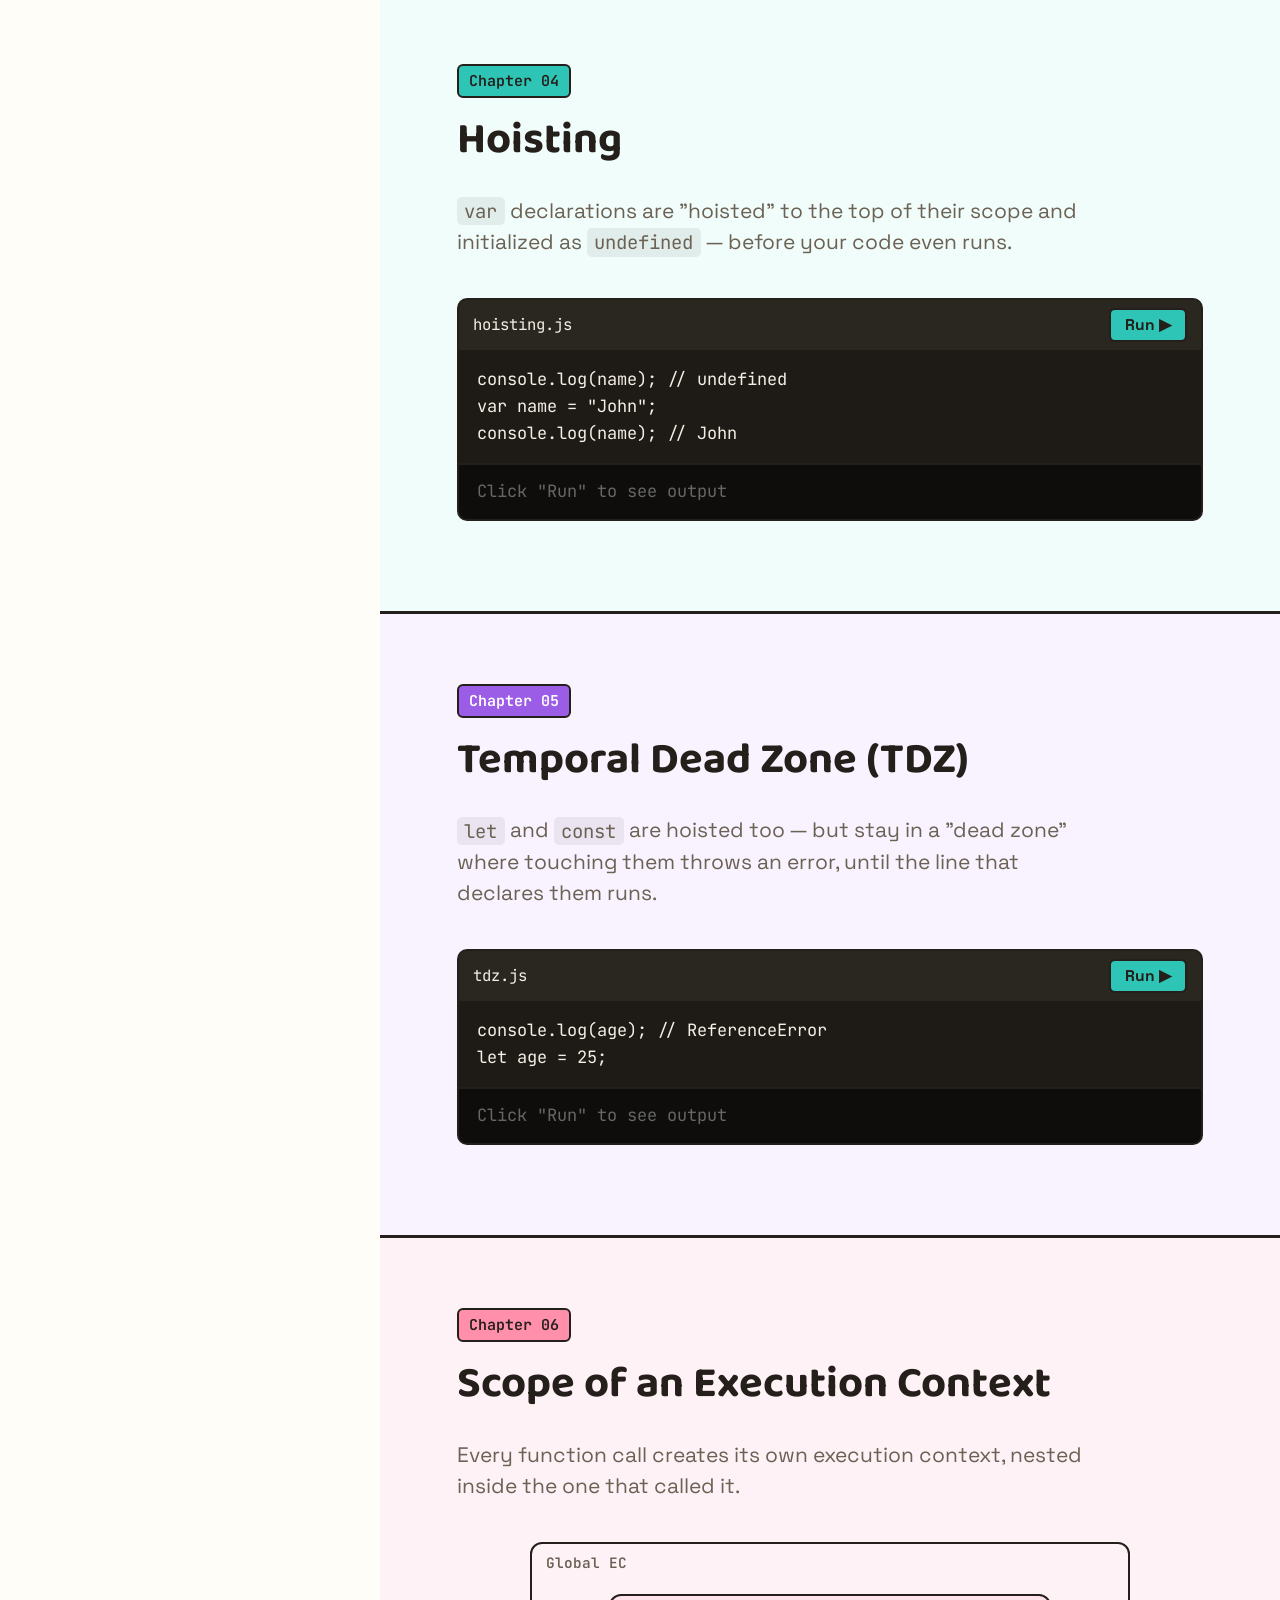
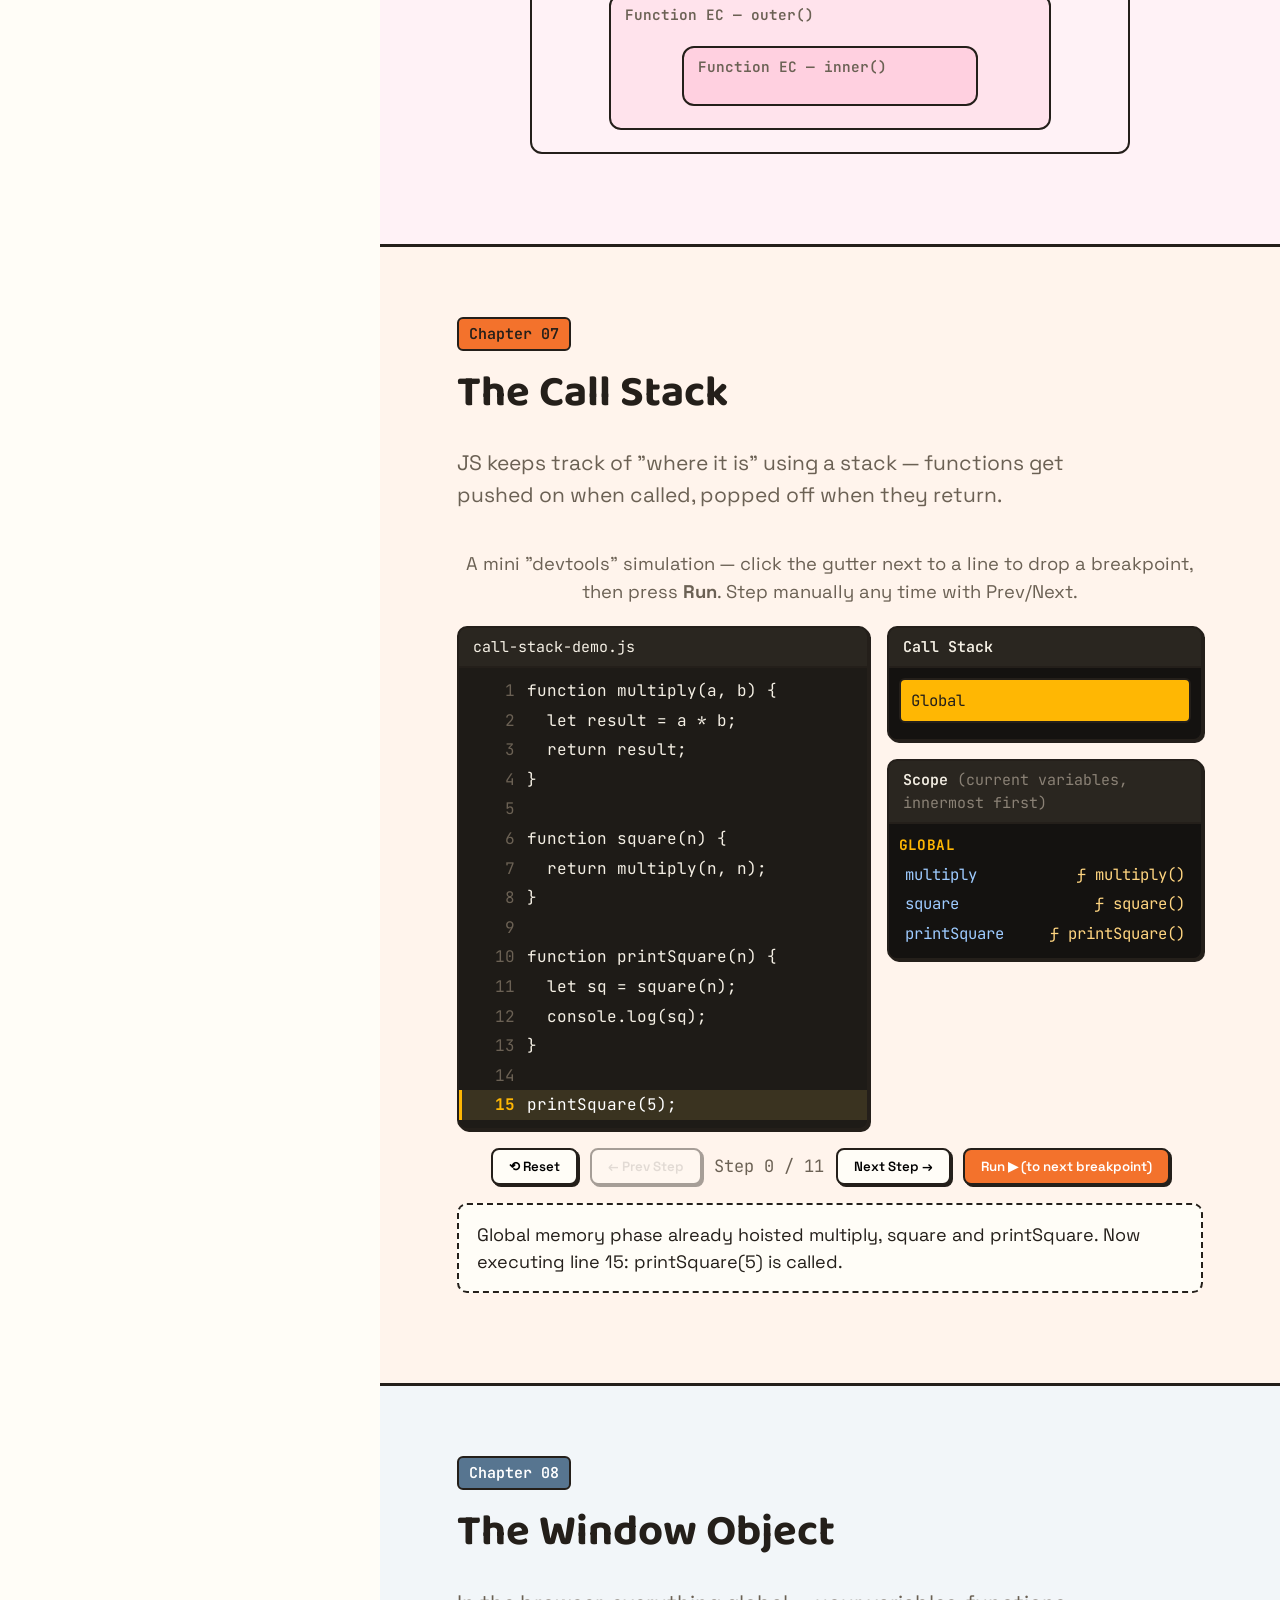
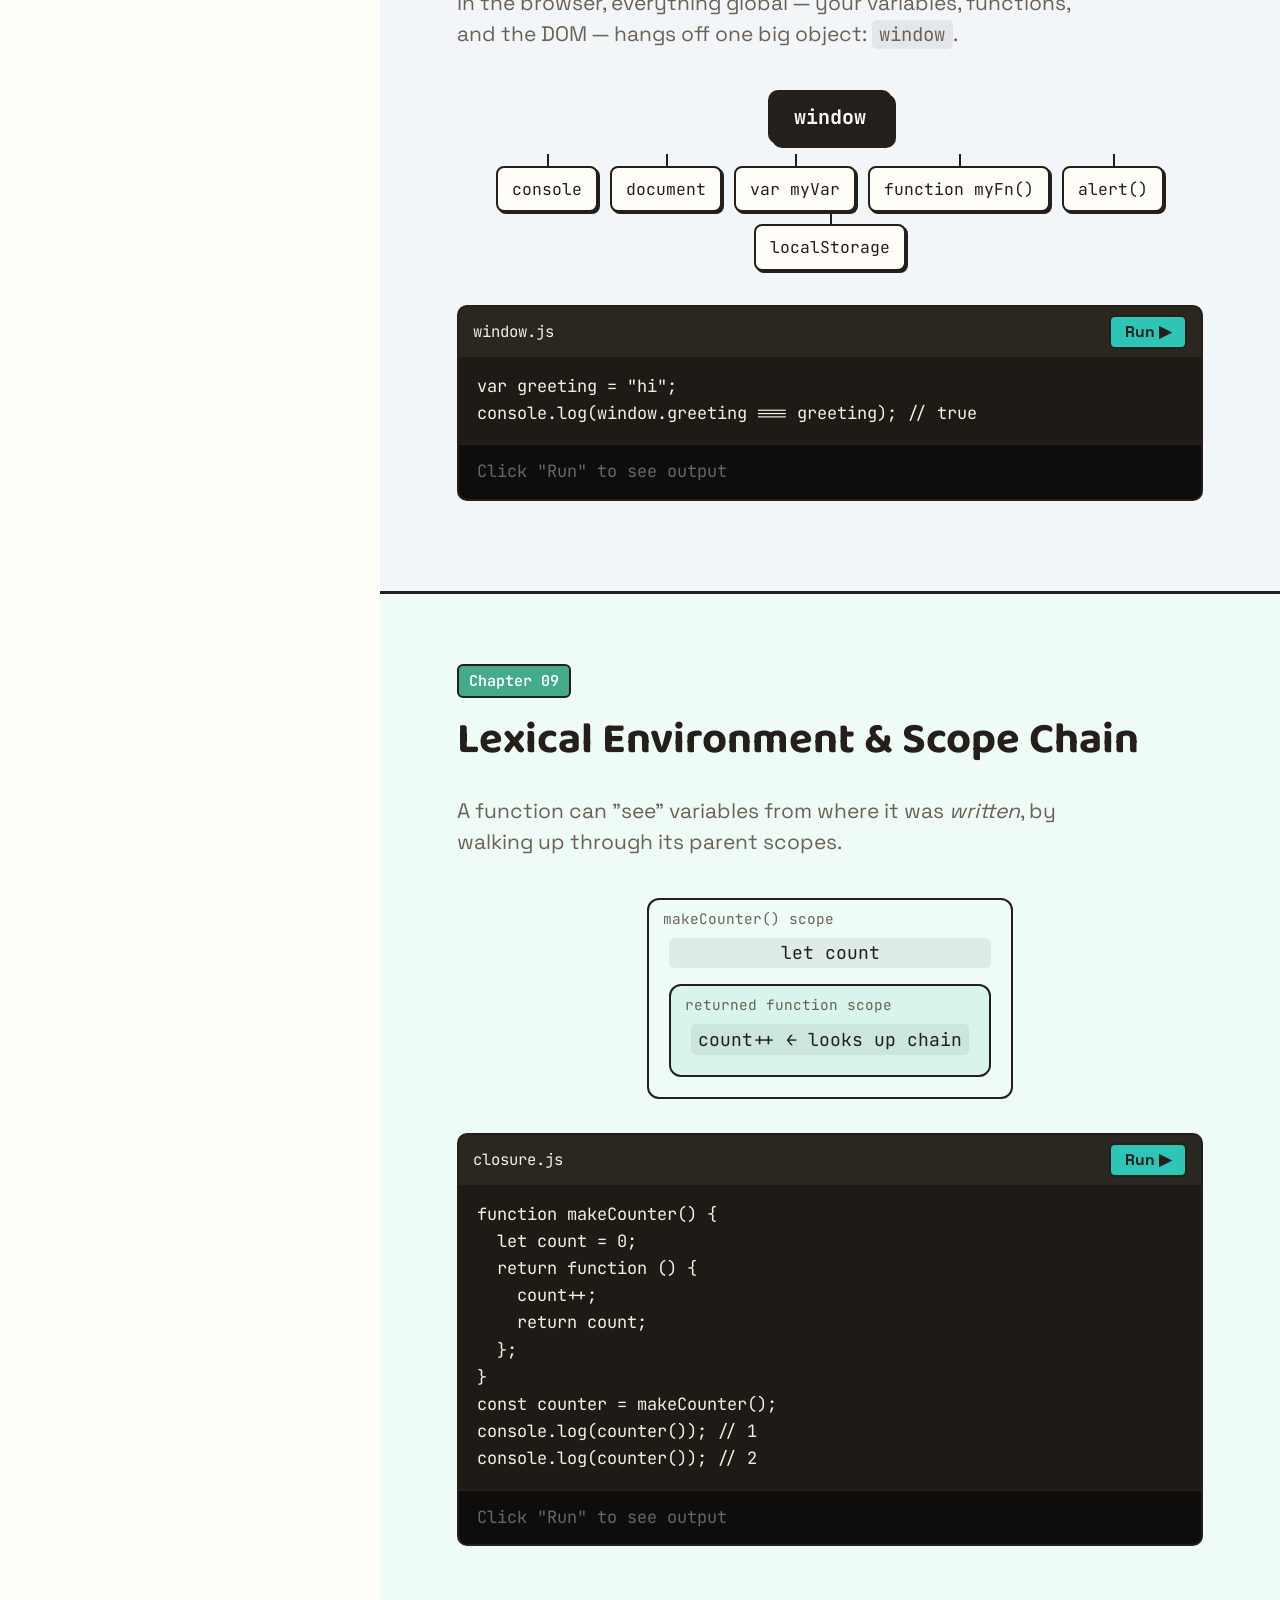
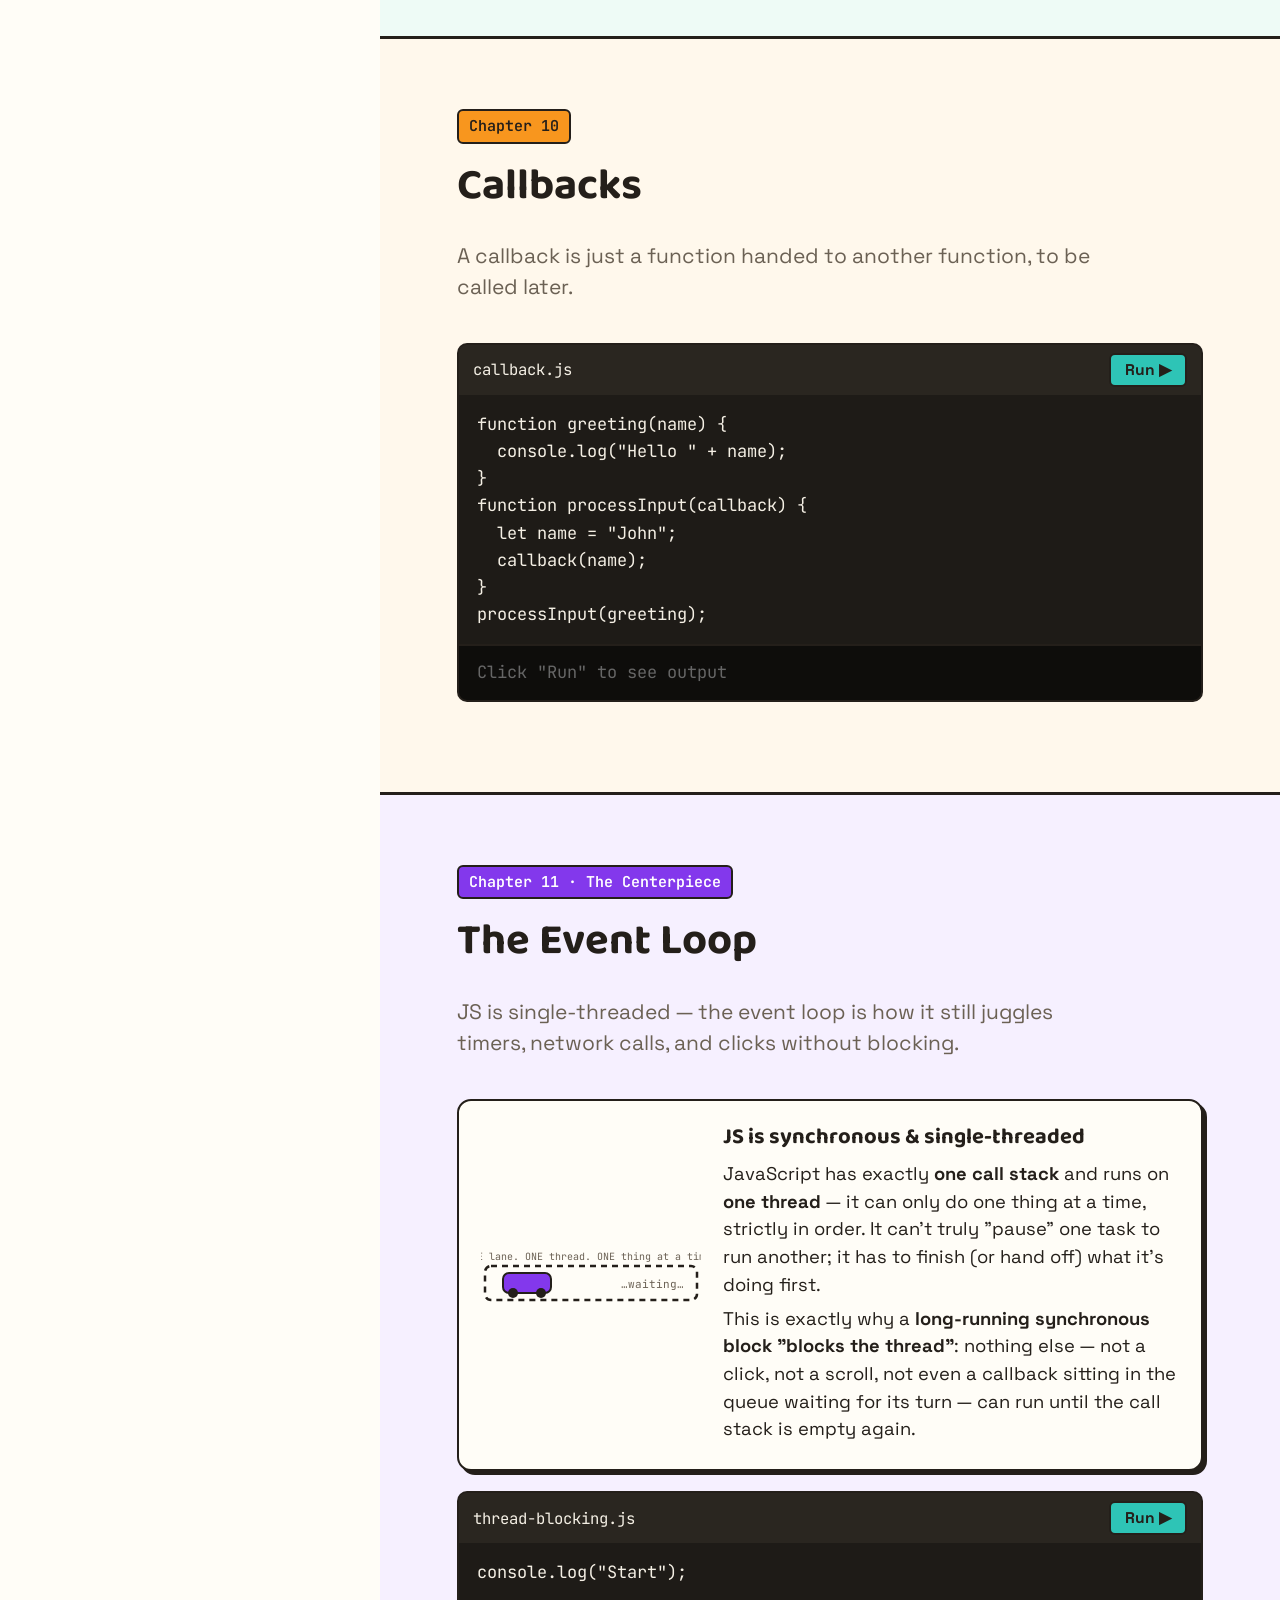
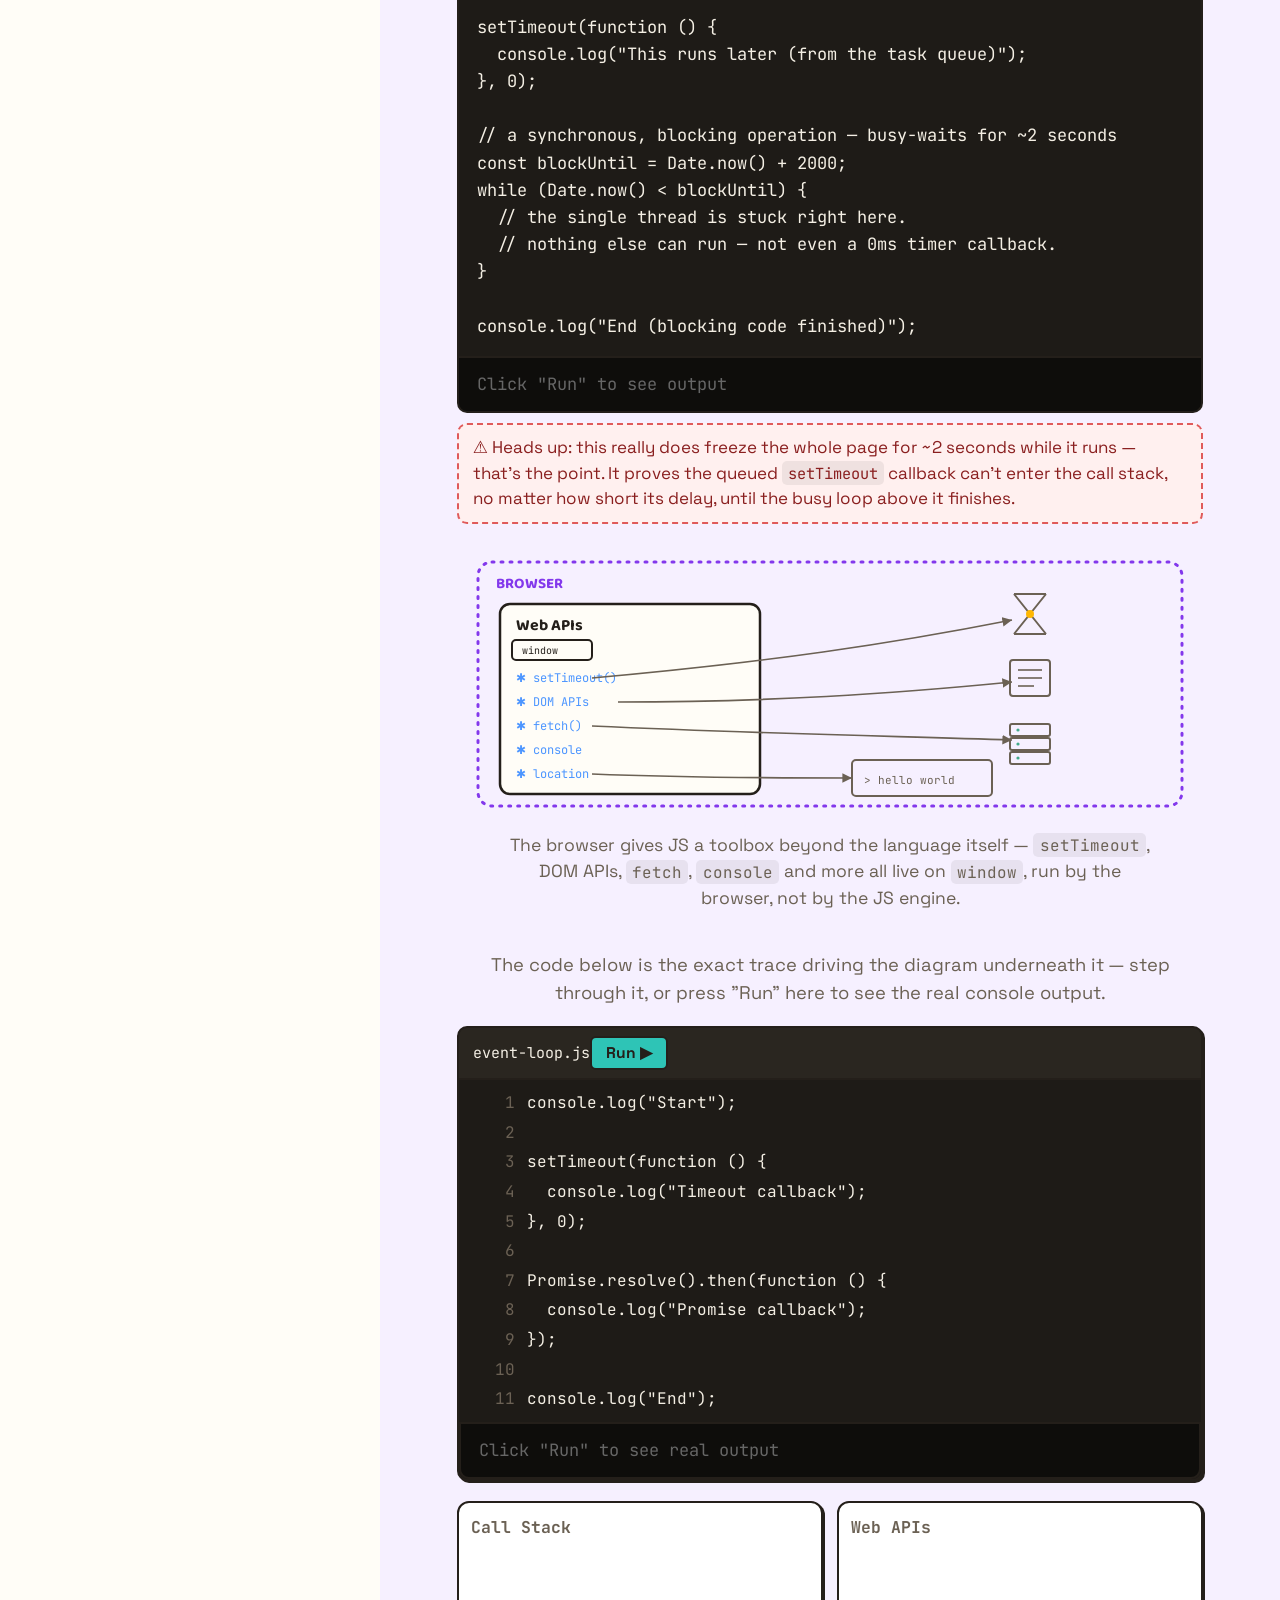
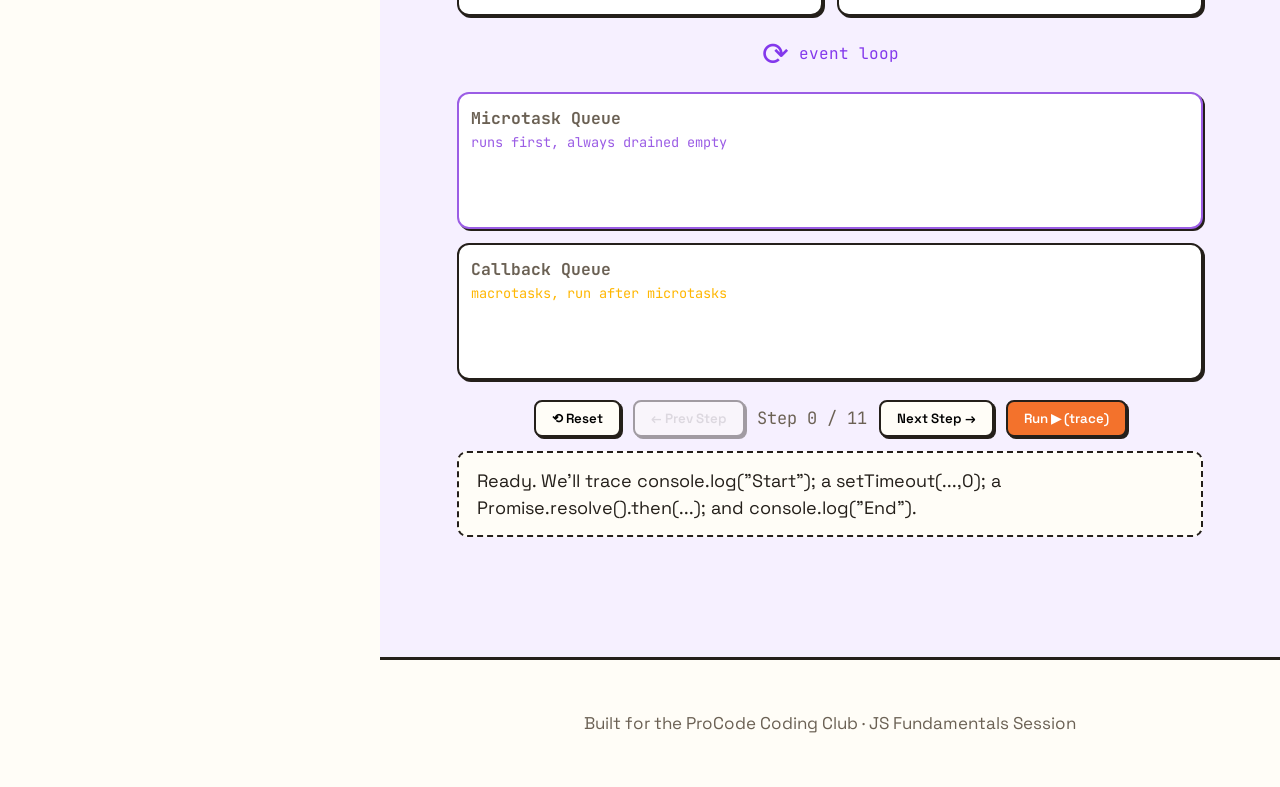
==== commit 969f2014: "Add single-thread/blocking primer to Event Loop chapter, collapsible hover-expand sidebar" ====
--- a/index.html
+++ b/index.html
@@ -4,6 +4,9 @@
 <meta charset="UTF-8">
 <meta name="viewport" content="width=device-width, initial-scale=1.0">
 <title>JS Fundamentals — The Illustrated Guide</title>
+<link rel="icon" href="assets/img/favicon.svg" type="image/svg+xml">
+<link rel="icon" href="assets/img/favicon.ico" sizes="any">
+<link rel="apple-touch-icon" href="assets/img/favicon-180.png">
 <link rel="preconnect" href="https://fonts.googleapis.com">
 <link rel="preconnect" href="https://fonts.gstatic.com" crossorigin>
 <link href="https://fonts.googleapis.com/css2?family=Baloo+2:wght@500;700;800&family=Space+Grotesk:wght@400;500;700&family=JetBrains+Mono:wght@400;600&display=swap" rel="stylesheet">
@@ -16,23 +19,24 @@
 <nav id="sidebar" class="sidebar">
   <div class="sidebar-brand">
     <img src="assets/img/js-logo.png" alt="JS logo" class="brand-logo">
-    <div>
+    <div class="sidebar-brand-text">
       <div class="brand-title">JS Fundamentals</div>
       <div class="brand-sub">ProCode Club</div>
     </div>
+    <button id="sidebarCollapseToggle" class="sidebar-toggle-btn" aria-label="Collapse sidebar" title="Collapse sidebar">‹</button>
   </div>
   <ol class="nav-list">
-    <li><a href="#history" data-section="history"><span class="nav-num">01</span>History of JS</a></li>
-    <li><a href="#need" data-section="need"><span class="nav-num">02</span>Need for JS</a></li>
-    <li><a href="#exec-context" data-section="exec-context"><span class="nav-num">03</span>Execution Context</a></li>
-    <li><a href="#hoisting" data-section="hoisting"><span class="nav-num">04</span>Hoisting</a></li>
-    <li><a href="#tdz" data-section="tdz"><span class="nav-num">05</span>Temporal Dead Zone</a></li>
-    <li><a href="#scope" data-section="scope"><span class="nav-num">06</span>Scope of EC</a></li>
-    <li><a href="#call-stack" data-section="call-stack"><span class="nav-num">07</span>Call Stack</a></li>
-    <li><a href="#window-object" data-section="window-object"><span class="nav-num">08</span>Window Object</a></li>
-    <li><a href="#lexical" data-section="lexical"><span class="nav-num">09</span>Lexical &amp; Scope Chain</a></li>
-    <li><a href="#callback" data-section="callback"><span class="nav-num">10</span>Callback</a></li>
-    <li><a href="#event-loop" data-section="event-loop"><span class="nav-num">11</span>Event Loop</a></li>
+    <li><a href="#history" data-section="history"><span class="nav-num">01</span><span class="nav-label">History of JS</span></a></li>
+    <li><a href="#need" data-section="need"><span class="nav-num">02</span><span class="nav-label">Need for JS</span></a></li>
+    <li><a href="#exec-context" data-section="exec-context"><span class="nav-num">03</span><span class="nav-label">Execution Context</span></a></li>
+    <li><a href="#hoisting" data-section="hoisting"><span class="nav-num">04</span><span class="nav-label">Hoisting</span></a></li>
+    <li><a href="#tdz" data-section="tdz"><span class="nav-num">05</span><span class="nav-label">Temporal Dead Zone</span></a></li>
+    <li><a href="#scope" data-section="scope"><span class="nav-num">06</span><span class="nav-label">Scope of EC</span></a></li>
+    <li><a href="#call-stack" data-section="call-stack"><span class="nav-num">07</span><span class="nav-label">Call Stack</span></a></li>
+    <li><a href="#window-object" data-section="window-object"><span class="nav-num">08</span><span class="nav-label">Window Object</span></a></li>
+    <li><a href="#lexical" data-section="lexical"><span class="nav-num">09</span><span class="nav-label">Lexical &amp; Scope Chain</span></a></li>
+    <li><a href="#callback" data-section="callback"><span class="nav-num">10</span><span class="nav-label">Callback</span></a></li>
+    <li><a href="#event-loop" data-section="event-loop"><span class="nav-num">11</span><span class="nav-label">Event Loop</span></a></li>
   </ol>
 </nav>
 
@@ -428,6 +432,47 @@
     <p class="chapter-def">JS is single-threaded — the event loop is how it still juggles timers, network calls, and clicks without blocking.</p>
   </div>
 
+  <!-- Single-threaded & synchronous primer -->
+  <div class="thread-card">
+    <div class="thread-card-visual">
+      <svg viewBox="0 0 220 90" class="thread-svg" role="img" aria-label="One lane, one car at a time — JS has exactly one call stack and one thread">
+        <rect x="4" y="30" width="212" height="34" rx="6" fill="none" stroke="var(--ink)" stroke-width="2.5" stroke-dasharray="6 5"/>
+        <text x="110" y="24" text-anchor="middle" font-family="'JetBrains Mono'" font-size="10" fill="var(--muted)">ONE lane. ONE thread. ONE thing at a time.</text>
+        <g transform="translate(46,47)">
+          <rect x="-24" y="-10" width="48" height="20" rx="6" fill="var(--accent-11)" stroke="var(--ink)" stroke-width="2"/>
+          <circle cx="-14" cy="10" r="5" fill="var(--ink)"/>
+          <circle cx="14" cy="10" r="5" fill="var(--ink)"/>
+        </g>
+        <text x="140" y="52" font-family="'JetBrains Mono'" font-size="11" fill="var(--muted)">…waiting…</text>
+      </svg>
+    </div>
+    <div class="thread-card-text">
+      <h3>JS is synchronous &amp; single-threaded</h3>
+      <p>JavaScript has exactly <strong>one call stack</strong> and runs on <strong>one thread</strong> — it can only do one thing at a time, strictly in order. It can't truly "pause" one task to run another; it has to finish (or hand off) what it's doing first.</p>
+      <p>This is exactly why a <strong>long-running synchronous block "blocks the thread"</strong>: nothing else — not a click, not a scroll, not even a callback sitting in the queue waiting for its turn — can run until the call stack is empty again.</p>
+    </div>
+  </div>
+
+  <div class="snippet" data-snippet-id="blocking">
+    <div class="snippet-head"><span>thread-blocking.js</span><button class="run-btn">Run ▶</button></div>
+    <pre class="snippet-code">console.log("Start");
+
+setTimeout(function () {
+  console.log("This runs later (from the task queue)");
+}, 0);
+
+// a synchronous, blocking operation — busy-waits for ~2 seconds
+const blockUntil = Date.now() + 2000;
+while (Date.now() < blockUntil) {
+  // the single thread is stuck right here.
+  // nothing else can run — not even a 0ms timer callback.
+}
+
+console.log("End (blocking code finished)");</pre>
+    <div class="snippet-output"><div class="output-placeholder">Click "Run" to see output</div></div>
+    <p class="snippet-warning">⚠ Heads up: this really does freeze the whole page for ~2 seconds while it runs — that's the point. It proves the queued <code>setTimeout</code> callback can't enter the call stack, no matter how short its delay, until the busy loop above it finishes.</p>
+  </div>
+
   <!-- Web APIs doodle diagram -->
   <div class="webapi-diagram">
     <svg viewBox="0 0 720 260" class="webapi-svg" role="img" aria-label="Diagram: the window object exposes Web APIs like setTimeout, DOM APIs, fetch, console and location, each backed by the browser itself">
--- a/css/style.css
+++ b/css/style.css
@@ -24,13 +24,13 @@
 :root{ padding-top: env(safe-area-inset-top,0px); padding-bottom: env(safe-area-inset-bottom,0px); }
 
 *{box-sizing:border-box;}
-html{scroll-behavior:smooth;}
+html{scroll-behavior:smooth; font-size:20px;} /* ~125% base scale — built for projector/seminar-hall viewing */
 body{
   margin:0;
   background:var(--paper);
   color:var(--ink);
   font-family:'Space Grotesk', system-ui, sans-serif;
-  font-size:16px;
+  font-size:1rem;
   line-height:1.5;
 }
 img{max-width:100%;display:block;}
@@ -54,27 +54,50 @@
   /* scoped dark palette — the rest of the site stays on the fixed light
      "paper" theme, this component alone keeps the original dark look */
   --sb-bg:#161412; --sb-ink:#f4efe4; --sb-muted:#9c9284; --sb-line:#3a352d;
-  position:fixed; top:0; left:0; bottom:0; width:260px;
+  --sb-w-full:19rem; --sb-w-rail:3.6rem;
+  position:fixed; top:0; left:0; bottom:0; width:var(--sb-w-full);
   background:var(--sb-bg); border-right:3px solid var(--ink);
-  overflow-y:auto; z-index:150; padding:20px 14px; color:var(--sb-ink);
+  overflow-y:auto; overflow-x:hidden; z-index:150; padding:1.25rem 0.9rem; color:var(--sb-ink);
+  transition:width .22s ease, box-shadow .22s ease;
 }
 .sidebar-brand{display:flex; align-items:center; gap:10px; padding:6px 8px 18px; border-bottom:2px dashed var(--sb-line); margin-bottom:14px;}
-.brand-logo{width:34px; height:34px;}
-.brand-title{font-family:'Baloo 2'; font-weight:800; font-size:15px; line-height:1.1; color:var(--sb-ink);}
-.brand-sub{font-size:11px; color:var(--sb-muted);}
+.brand-logo{width:34px; height:34px; flex-shrink:0;}
+.sidebar-brand-text{overflow:hidden; transition:opacity .15s, max-width .18s; opacity:1; max-width:12rem;}
+.brand-title{font-family:'Baloo 2'; font-weight:800; font-size:0.95rem; line-height:1.1; color:var(--sb-ink); white-space:nowrap;}
+.brand-sub{font-size:0.7rem; color:var(--sb-muted); white-space:nowrap;}
+.sidebar-toggle-btn{
+  margin-left:auto; flex-shrink:0; width:1.9rem; height:1.9rem; border-radius:8px;
+  border:1.5px solid var(--sb-line); background:transparent; color:var(--sb-muted);
+  cursor:pointer; font-size:1.1rem; line-height:1; display:flex; align-items:center; justify-content:center;
+  transition:transform .2s, background .15s, color .15s;
+}
+.sidebar-toggle-btn:hover{background:#ffffff14; color:var(--sb-ink);}
 .nav-list{list-style:none; margin:0; padding:0; display:flex; flex-direction:column; gap:4px;}
 .nav-list a{
   display:flex; align-items:center; gap:10px; text-decoration:none;
-  padding:9px 10px; border-radius:10px; font-size:13.5px; font-weight:500;
+  padding:0.6rem 0.65rem; border-radius:10px; font-size:0.9rem; font-weight:500;
   color:var(--sb-ink); transition:background .15s, transform .15s;
   border:2px solid transparent;
 }
-.nav-num{font-family:'JetBrains Mono'; font-size:11px; color:var(--sb-muted); width:20px;}
+.nav-num{font-family:'JetBrains Mono'; font-size:0.7rem; color:var(--sb-muted); width:20px; flex-shrink:0;}
+.nav-label{white-space:nowrap; overflow:hidden; transition:opacity .15s, max-width .18s; opacity:1; max-width:14rem;}
 .nav-list a:hover{background:#ffffff0c; transform:translateX(2px);}
 .nav-list a.active{background:#242019; border-color:var(--accent-3); box-shadow:none; font-weight:700;}
 .nav-list a.active .nav-num{color:var(--accent-3);}
 
-#main{margin-left:260px;}
+/* collapsed rail — icon/number-only, expands as an overlay on hover
+   (like ChatGPT/Claude's sidebar) without shifting the page content */
+.sidebar.collapsed{width:var(--sb-w-rail);}
+.sidebar.collapsed .sidebar-brand-text,
+.sidebar.collapsed .nav-label{opacity:0; max-width:0;}
+.sidebar.collapsed .sidebar-toggle-btn{transform:rotate(180deg);}
+.sidebar.collapsed:hover{width:var(--sb-w-full); box-shadow:10px 0 30px #0009;}
+.sidebar.collapsed:hover .sidebar-brand-text,
+.sidebar.collapsed:hover .nav-label{opacity:1; max-width:14rem;}
+.sidebar.collapsed:hover .sidebar-toggle-btn{transform:rotate(0deg);}
+
+body.sidebar-collapsed #main{margin-left:var(--sb-w-rail);}
+#main{margin-left:19rem; transition:margin-left .22s ease;}
 
 /* ============ hero ============ */
 .hero{
@@ -114,24 +137,26 @@
 }
 .chapter-head{max-width:760px; margin:0 auto 40px;}
 .chapter-tag{
-  display:inline-block; font-family:'JetBrains Mono'; font-size:12px; font-weight:600;
+  display:inline-block; font-family:'JetBrains Mono'; font-size:0.75rem; font-weight:600;
   padding:4px 10px; border-radius:6px; border:2px solid var(--ink); margin-bottom:10px;
-  background:var(--accent-x); color:var(--ink);
+  background:var(--accent-x); color:var(--tag-ink, var(--ink));
 }
 .chapter-head h2{font-size:clamp(1.6rem,3.4vw,2.4rem);}
 .chapter-def{color:var(--muted); font-size:1.05rem; max-width:640px;}
 
-.chapter--history{--accent-x:var(--accent-1); background:#fff5f5;}
-.chapter--need{--accent-x:var(--accent-2); background:#f2f8ff;}
-.chapter--exec{--accent-x:var(--accent-3); background:#fffaf0;}
-.chapter--hoisting{--accent-x:var(--accent-4); background:#f0fdfb;}
-.chapter--tdz{--accent-x:var(--accent-5); background:#f8f3ff;}
-.chapter--scope{--accent-x:var(--accent-6); background:#fff2f6;}
-.chapter--callstack{--accent-x:var(--accent-7); background:#fff4ec;}
-.chapter--window{--accent-x:var(--accent-8); background:#f2f6f9;}
-.chapter--lexical{--accent-x:var(--accent-9); background:#eefbf6;}
-.chapter--callback{--accent-x:var(--accent-10); background:#fff8ec;}
-.chapter--eventloop{--accent-x:var(--accent-11); background:#f6f0ff;}
+/* --tag-ink is set per chapter to whichever of dark ink / light cream
+   actually reads clearly against that chapter's --accent-x badge fill */
+.chapter--history{--accent-x:var(--accent-1); --tag-ink:var(--ink); background:#fff5f5;}
+.chapter--need{--accent-x:var(--accent-2); --tag-ink:#fff; background:#f2f8ff;}
+.chapter--exec{--accent-x:var(--accent-3); --tag-ink:var(--ink); background:#fffaf0;}
+.chapter--hoisting{--accent-x:var(--accent-4); --tag-ink:var(--ink); background:#f0fdfb;}
+.chapter--tdz{--accent-x:var(--accent-5); --tag-ink:#fff; background:#f8f3ff;}
+.chapter--scope{--accent-x:var(--accent-6); --tag-ink:var(--ink); background:#fff2f6;}
+.chapter--callstack{--accent-x:var(--accent-7); --tag-ink:var(--ink); background:#fff4ec;}
+.chapter--window{--accent-x:var(--accent-8); --tag-ink:#fff; background:#f2f6f9;}
+.chapter--lexical{--accent-x:var(--accent-9); --tag-ink:#fff; background:#eefbf6;}
+.chapter--callback{--accent-x:var(--accent-10); --tag-ink:var(--ink); background:#fff8ec;}
+.chapter--eventloop{--accent-x:var(--accent-11); --tag-ink:#fff; background:#f6f0ff;}
 
 /* ============ timeline (history) ============ */
 .timeline{max-width:760px; margin:0 auto; position:relative; padding-left:34px; border-left:3px dashed var(--ink);}
@@ -142,7 +167,7 @@
   padding:18px 20px; box-shadow:var(--shadow); transition:transform .2s;
 }
 .tl-card:hover{transform:translate(-2px,-2px); box-shadow:6px 6px 0 var(--ink);}
-.tl-year{display:inline-block; font-family:'JetBrains Mono'; font-weight:700; font-size:12px; background:var(--ink); color:var(--paper); padding:3px 9px; border-radius:5px; margin-bottom:8px;}
+.tl-year{display:inline-block; font-family:'JetBrains Mono'; font-weight:700; font-size:0.75rem; background:var(--ink); color:var(--paper); padding:3px 9px; border-radius:5px; margin-bottom:8px;}
 .tl-card h3{font-size:1.15rem;}
 .tl-card p{margin:.3em 0; font-size:.95rem;}
 .tl-art{margin-top:12px; display:flex; justify-content:center;}
@@ -209,7 +234,7 @@
   background:#2a2620; color:#f4efe4; padding:8px 14px; font-family:'JetBrains Mono';
   font-size:.75rem; border-bottom:2.5px solid var(--ink);
 }
-.dt-code-body{font-family:'JetBrains Mono'; font-size:.8rem; line-height:1.85; padding:8px 0;}
+.dt-code-body{font-family:'JetBrains Mono'; font-size:.8rem; line-height:1.85; padding:8px 0; overflow-x:auto;}
 .dt-line{display:flex; align-items:center; padding:0 10px; cursor:pointer; white-space:pre;}
 .dt-line:hover .dt-gutter-dot{opacity:.5;}
 .dt-line.is-current{background:#3a3320; box-shadow:inset 3px 0 0 var(--accent-3);}
@@ -319,6 +344,22 @@
 .output-line--log{color:#e6edf3;}
 
 /* ============ web apis doodle diagram ============ */
+/* ============ single-thread / blocking primer ============ */
+.thread-card{
+  max-width:820px; margin:0 auto 20px; display:flex; gap:22px; align-items:center; flex-wrap:wrap;
+  background:var(--paper); border:2.5px solid var(--ink); border-radius:var(--radius);
+  padding:20px 22px; box-shadow:var(--shadow);
+}
+.thread-card-visual{flex:0 0 220px; max-width:100%;}
+.thread-svg{width:100%; height:auto;}
+.thread-card-text{flex:1; min-width:260px;}
+.thread-card-text h3{font-size:1.1rem; margin-bottom:.3em;}
+.thread-card-text p{margin:.35em 0; font-size:.92rem; color:var(--ink);}
+.snippet-warning{
+  max-width:100%; margin:10px 0 30px; font-size:.85rem; color:#8a1f1f;
+  background:#fff0ef; border:2px dashed #e05a5a; border-radius:10px; padding:10px 14px;
+}
+
 .webapi-diagram{max-width:820px; margin:0 auto 40px; text-align:center;}
 .webapi-svg{width:100%; height:auto; max-width:720px;}
 .webapi-caption{color:var(--muted); font-size:.88rem; max-width:640px; margin:10px auto 0;}
@@ -358,10 +399,12 @@
 
 /* ============ responsive ============ */
 @media (max-width: 900px){
-  .sidebar{transform:translateX(-100%); transition:transform .25s; box-shadow:6px 0 20px #0003;}
+  .sidebar{transform:translateX(-100%); transition:transform .25s; box-shadow:6px 0 20px #0003; width:var(--sb-w-full) !important;}
   .sidebar.open{transform:translateX(0);}
+  .sidebar.collapsed .sidebar-brand-text, .sidebar.collapsed .nav-label{opacity:1; max-width:14rem;}
+  .sidebar-toggle-btn{display:none;}
   .nav-toggle{display:block;}
-  #main{margin-left:0;}
+  #main{margin-left:0 !important;}
   .el-stage{grid-template-columns:1fr;}
   .el-box--stack{grid-column:1; grid-row:1;}
   .el-box--webapi{grid-column:1; grid-row:2;}
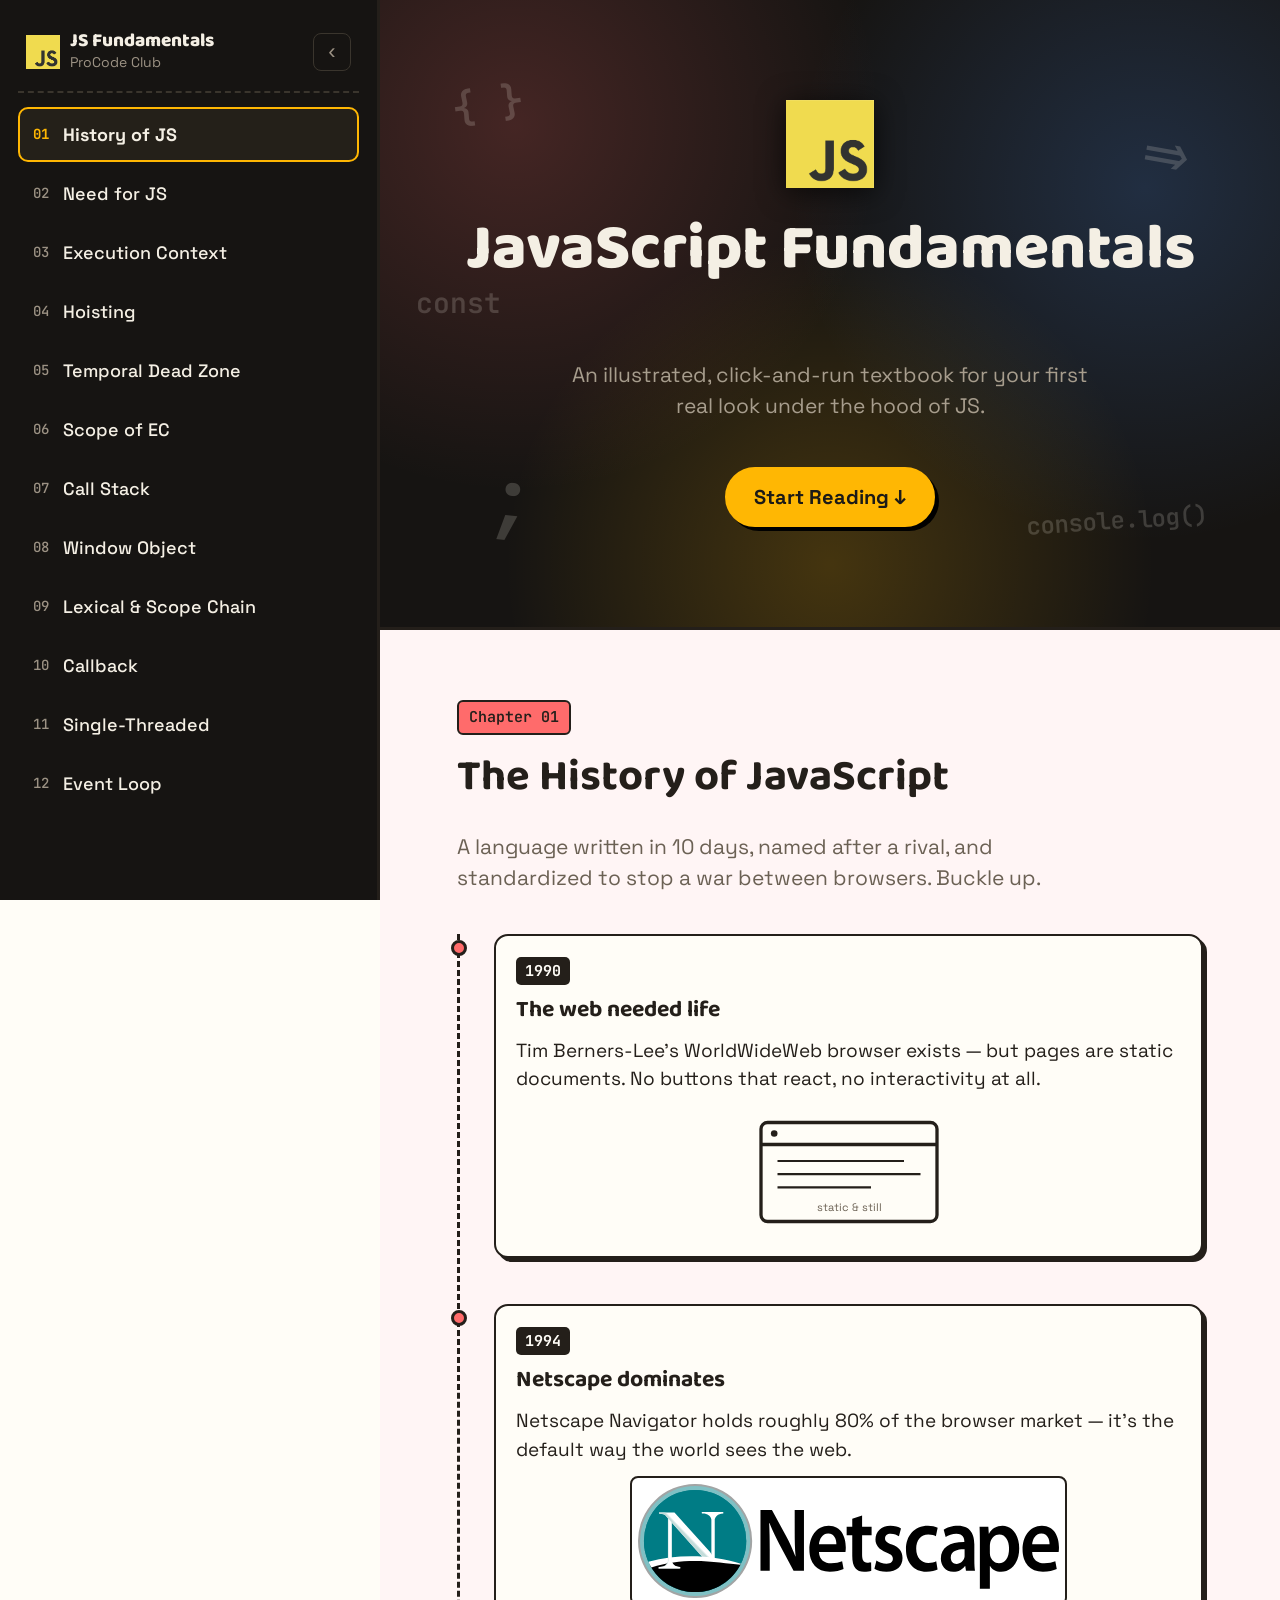
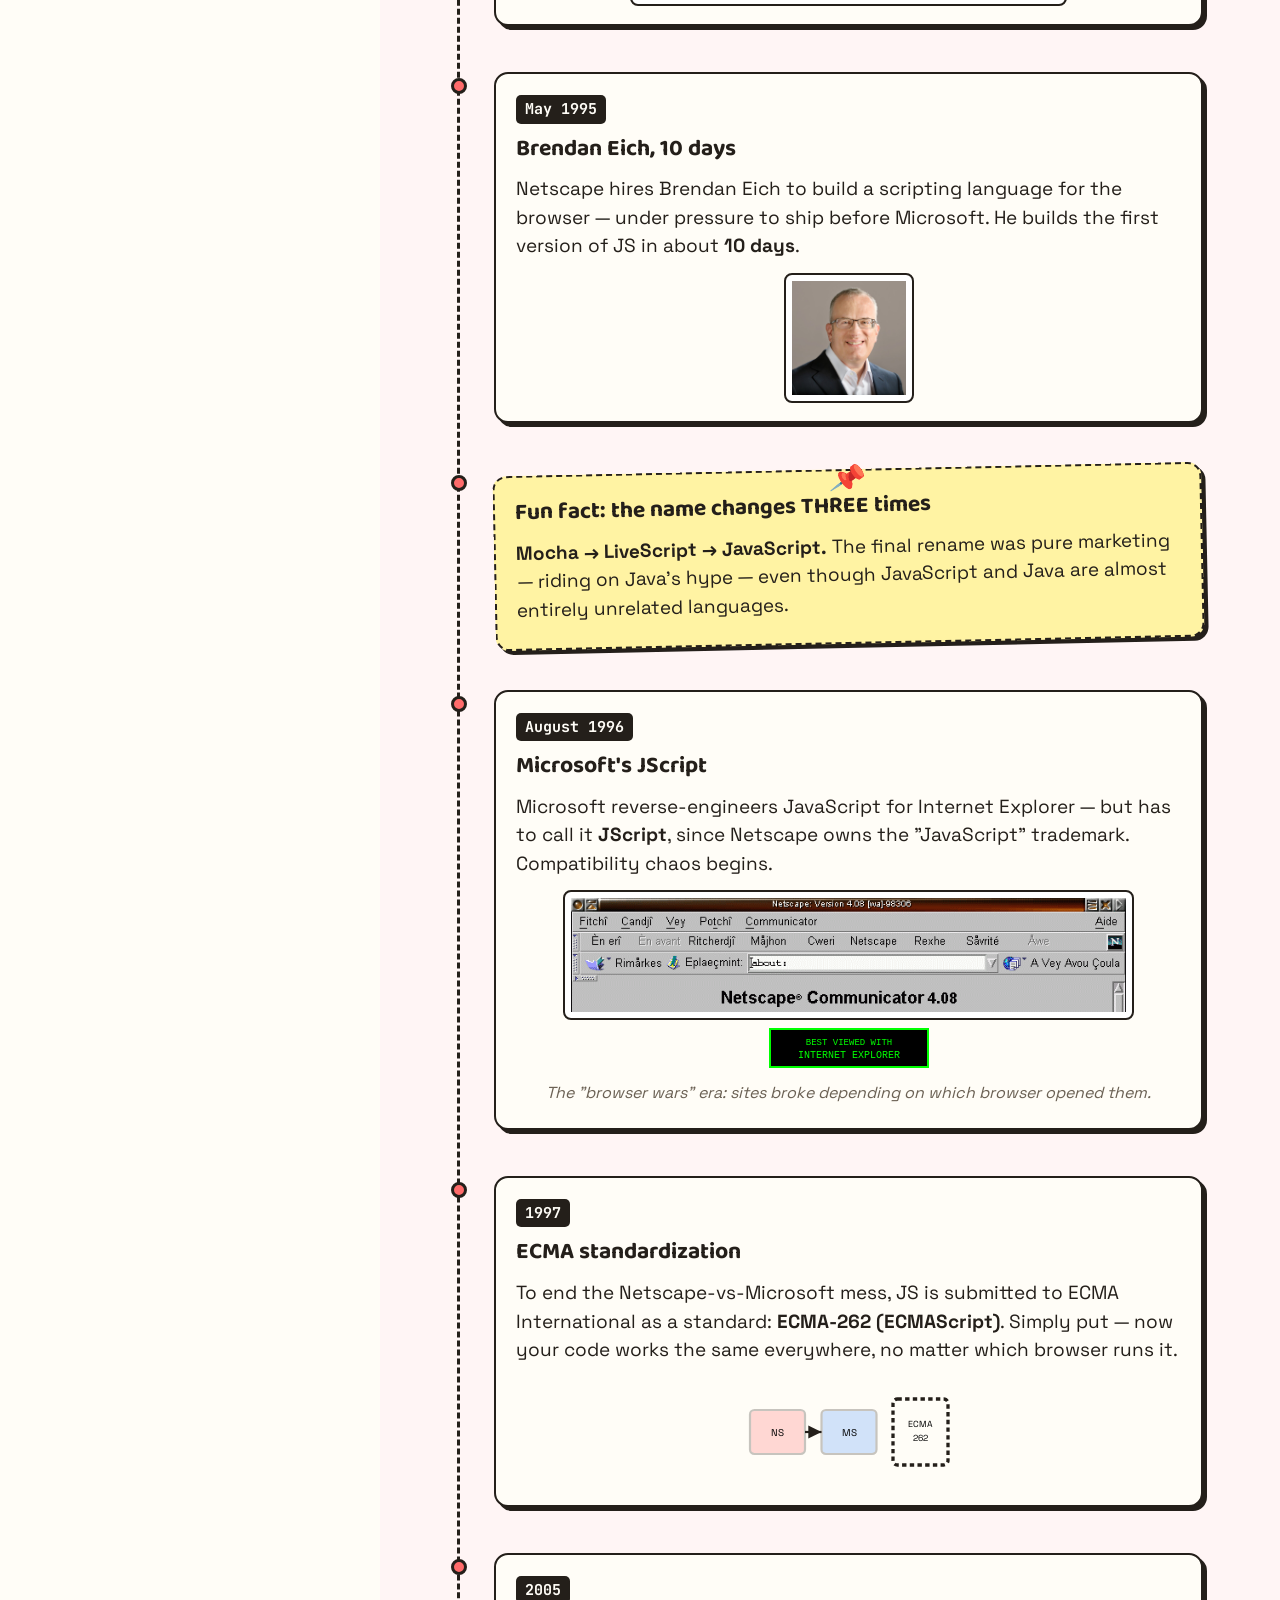
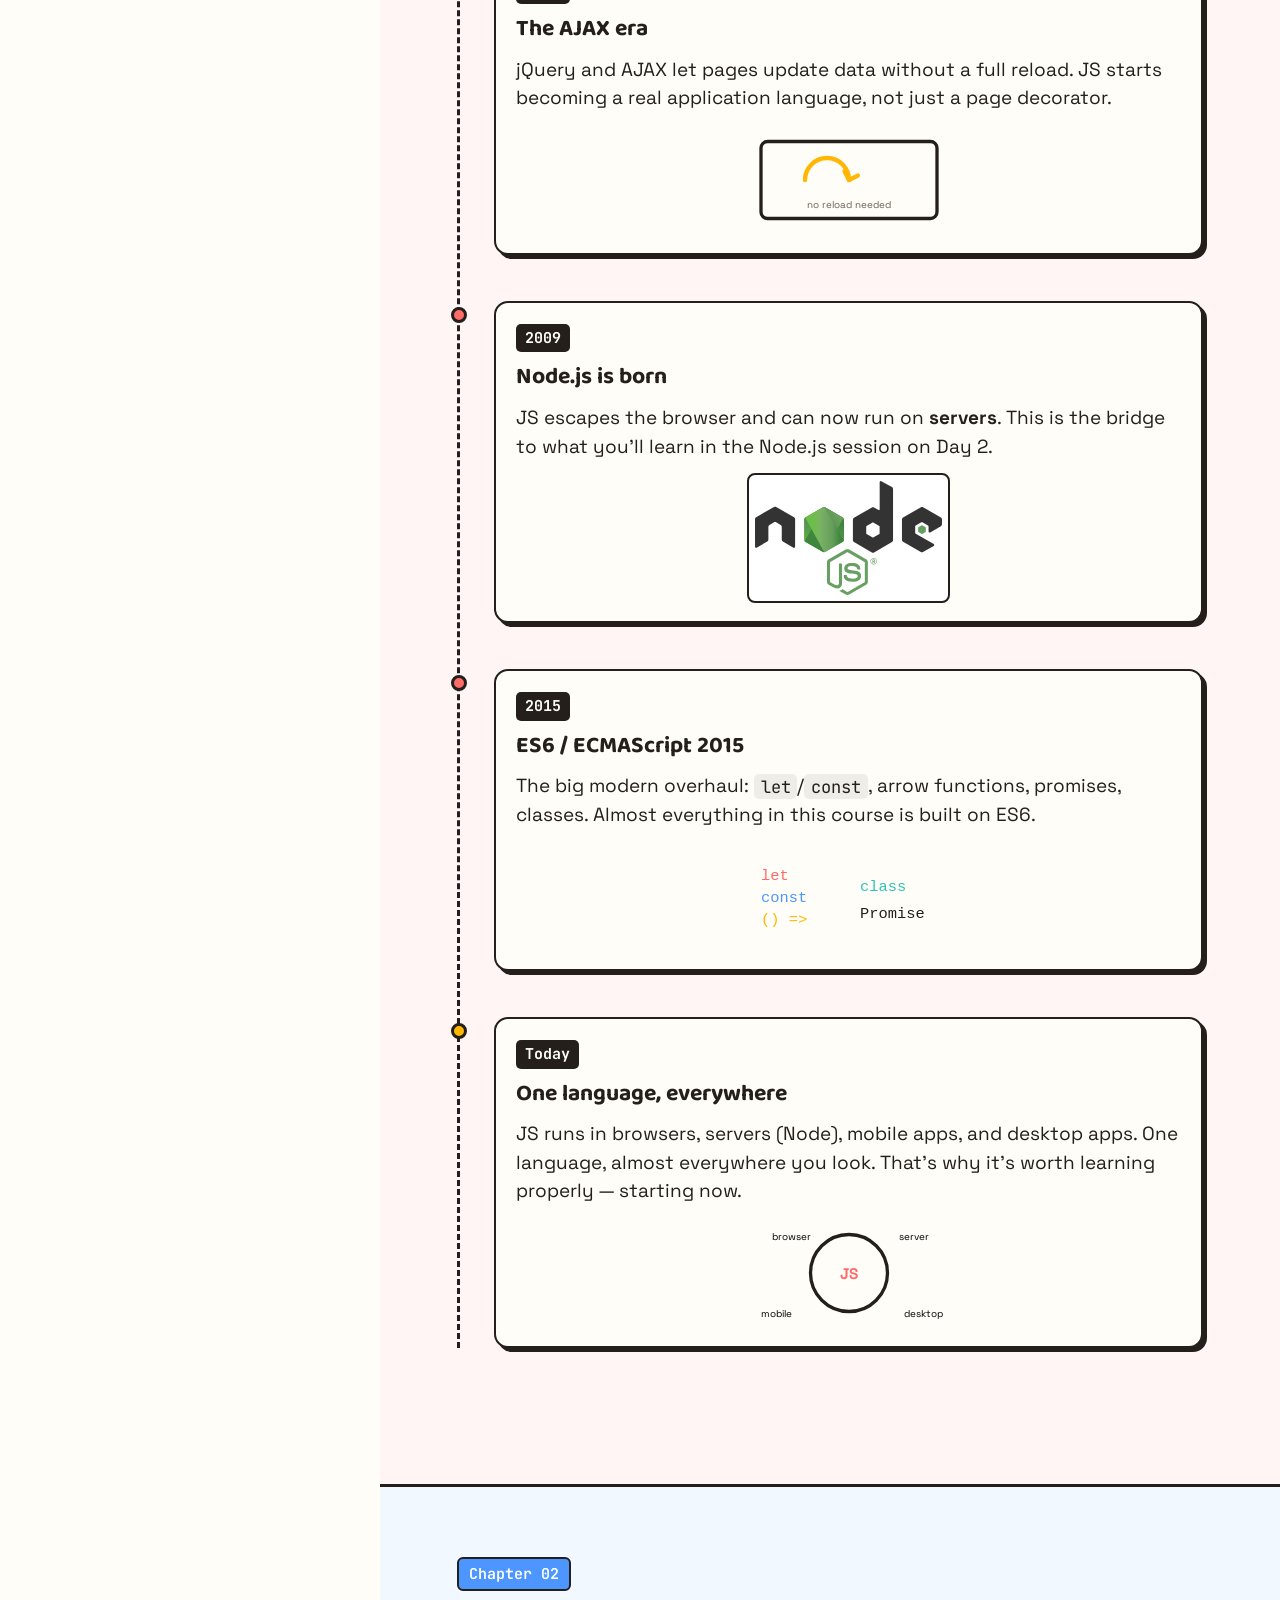
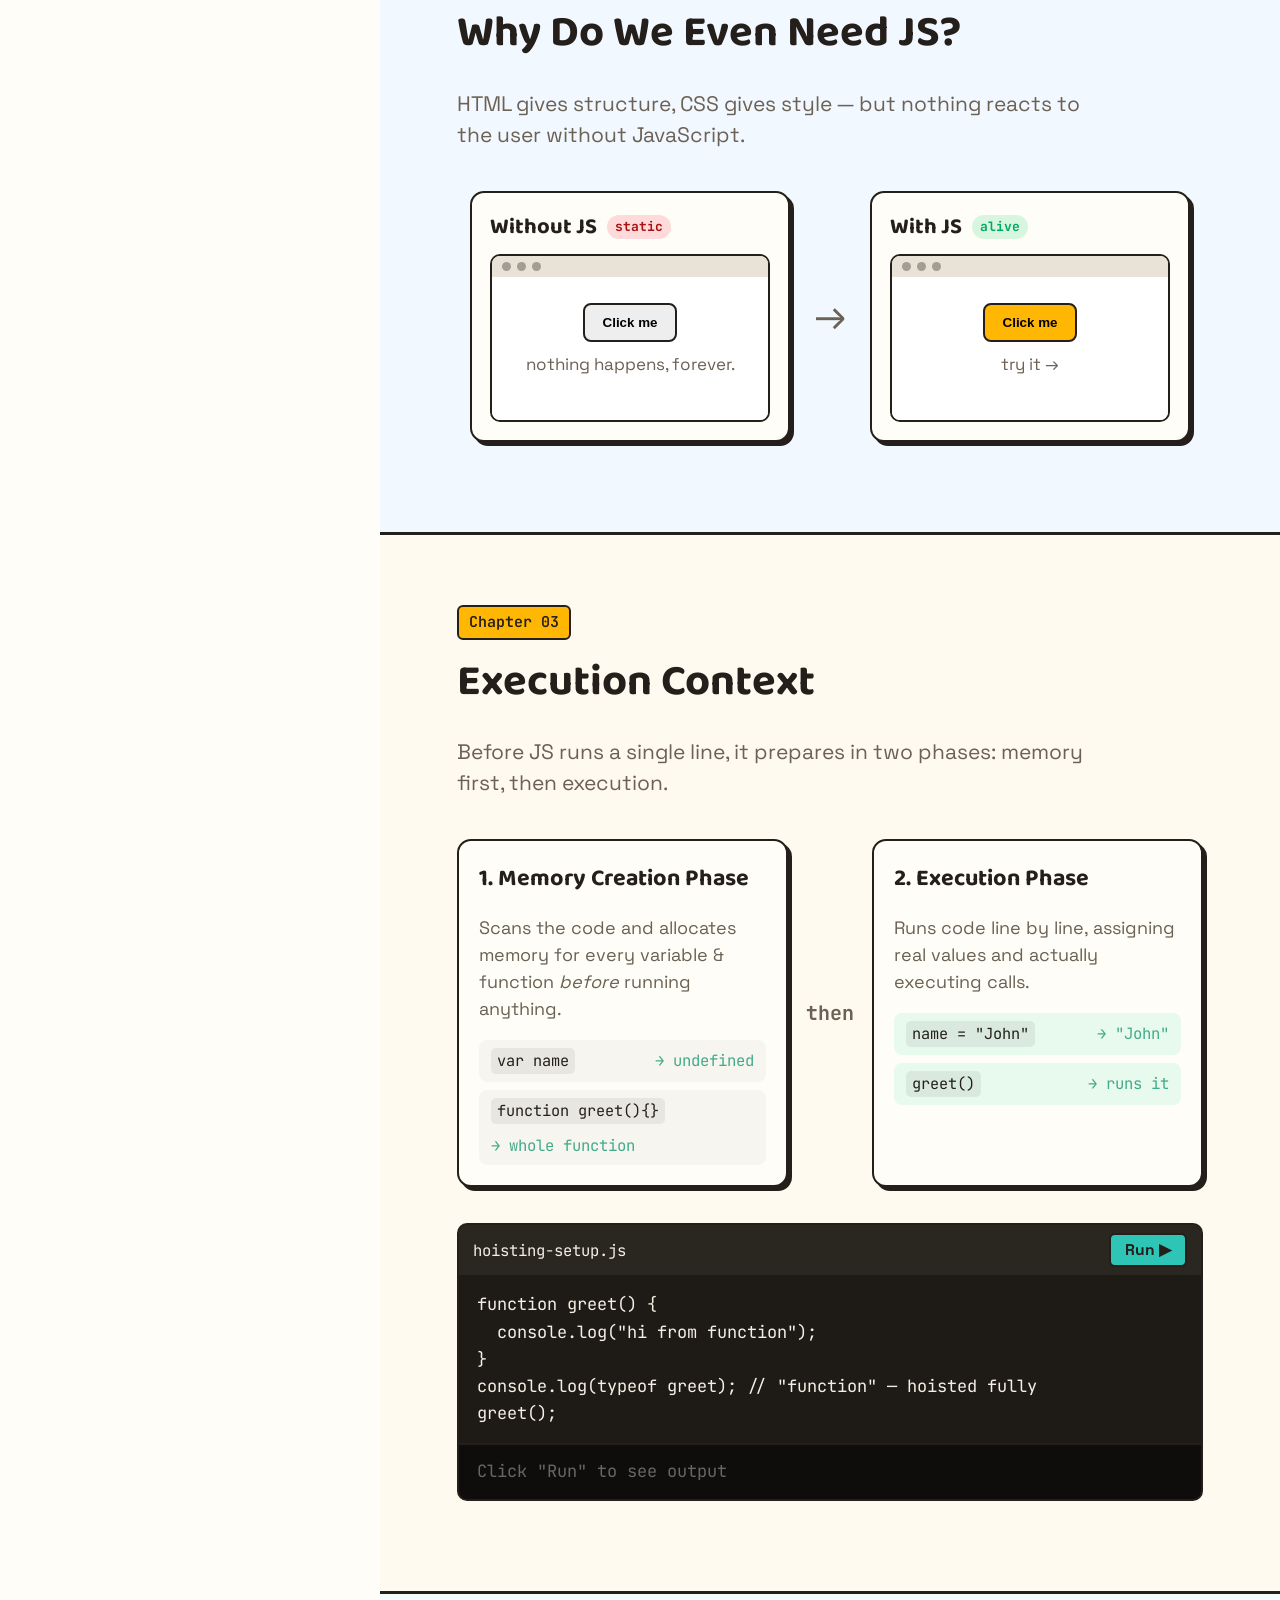
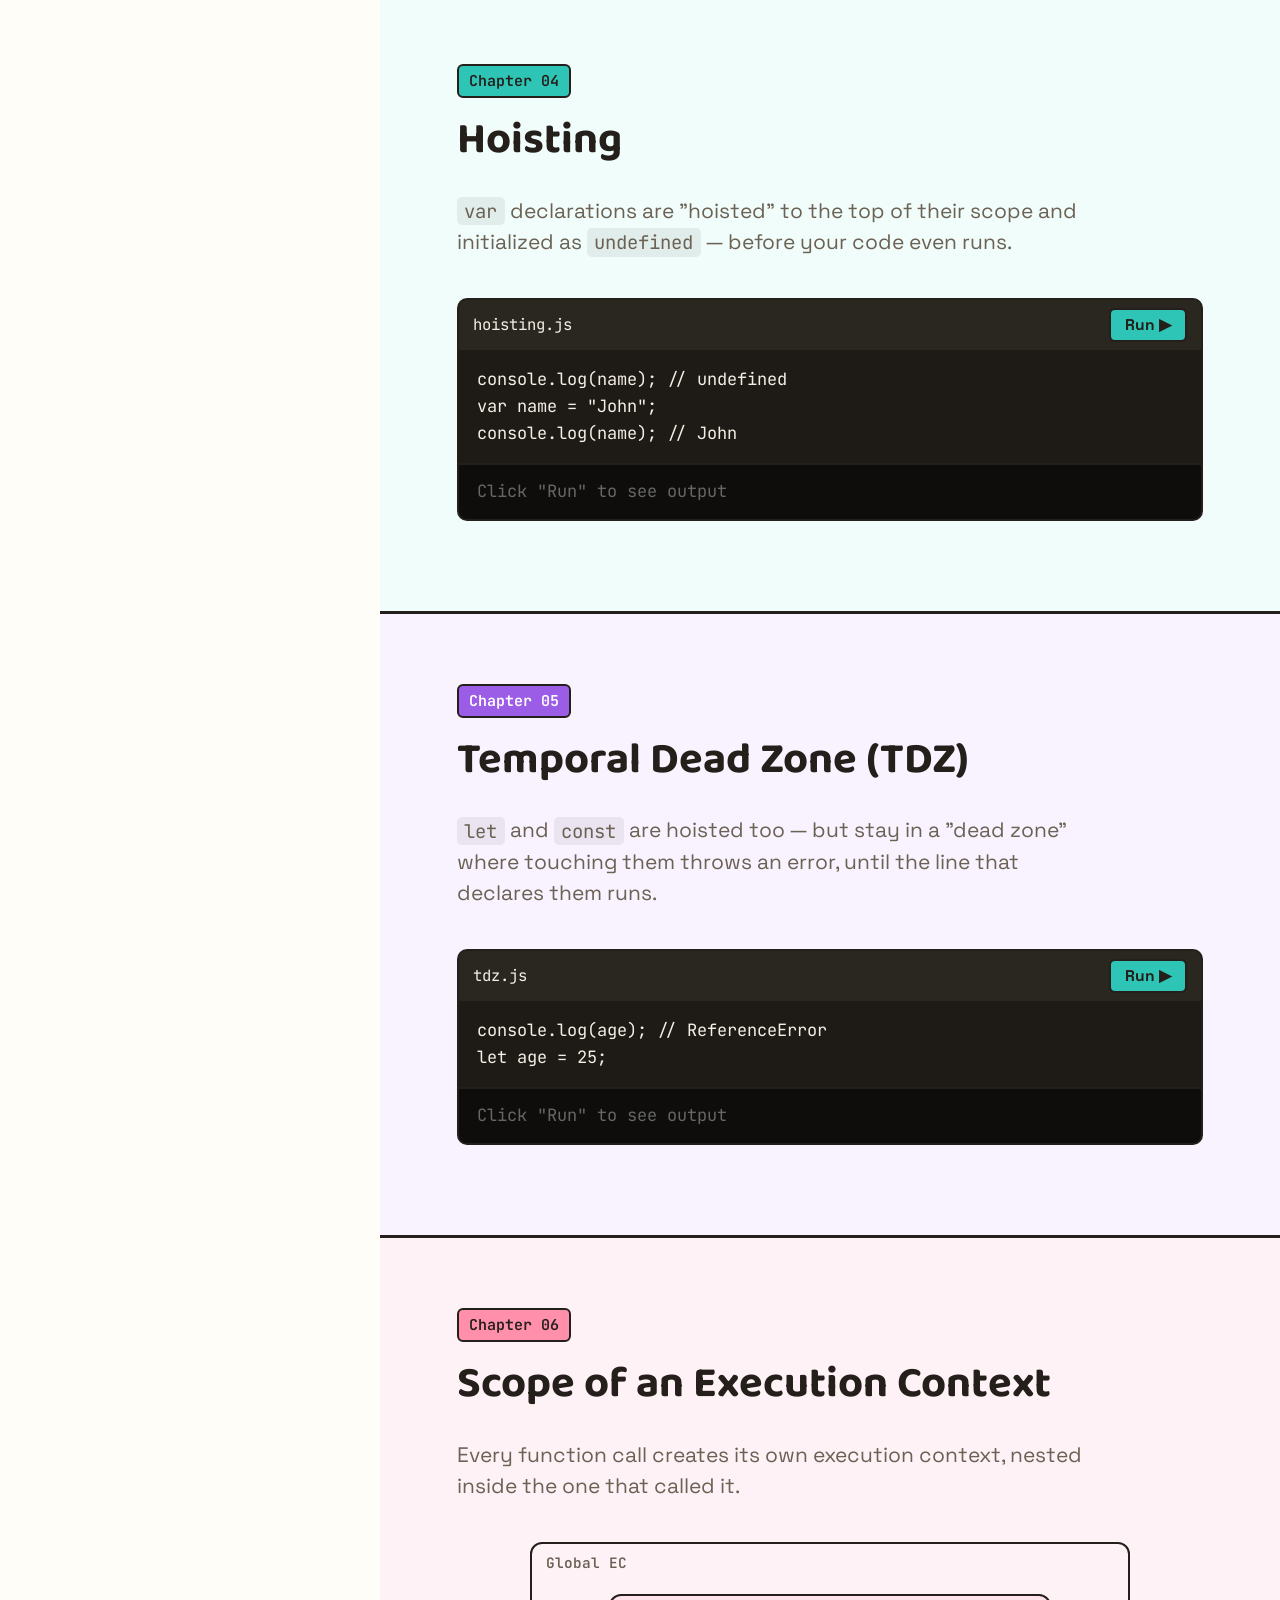
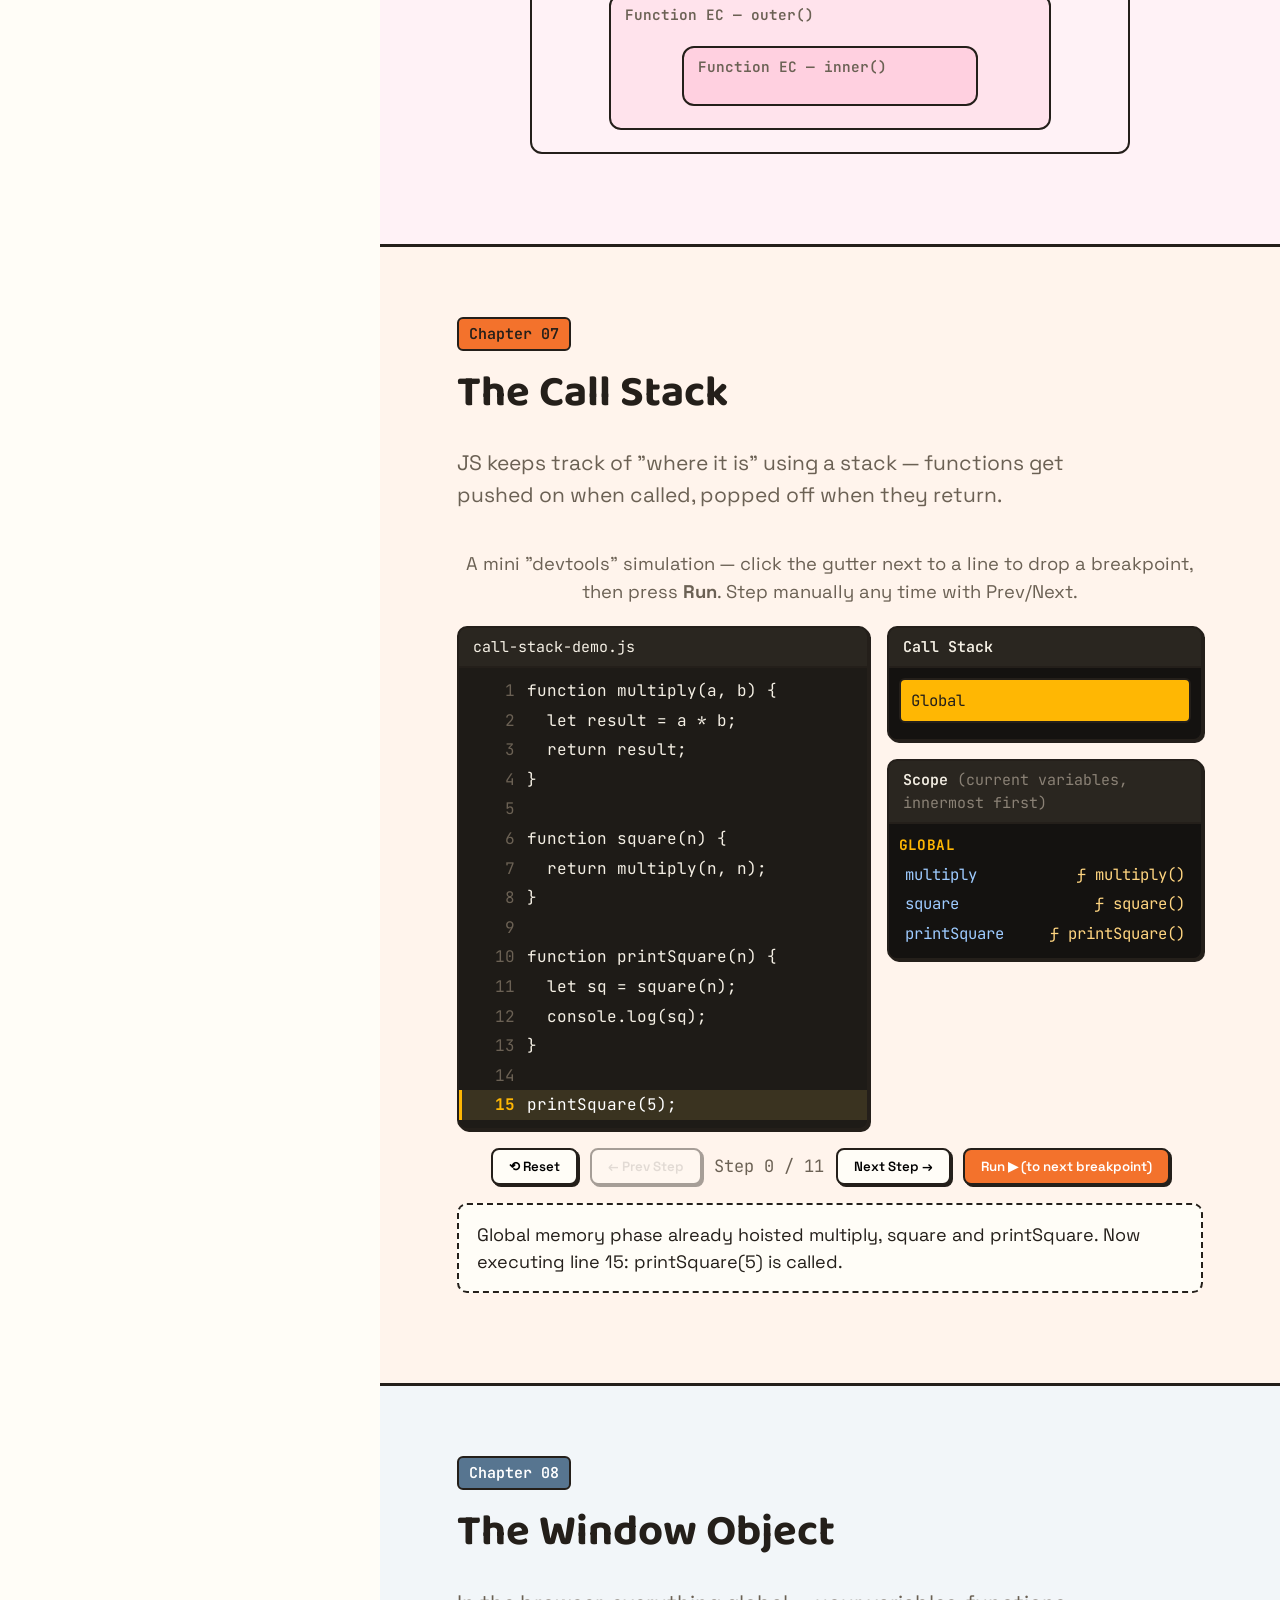
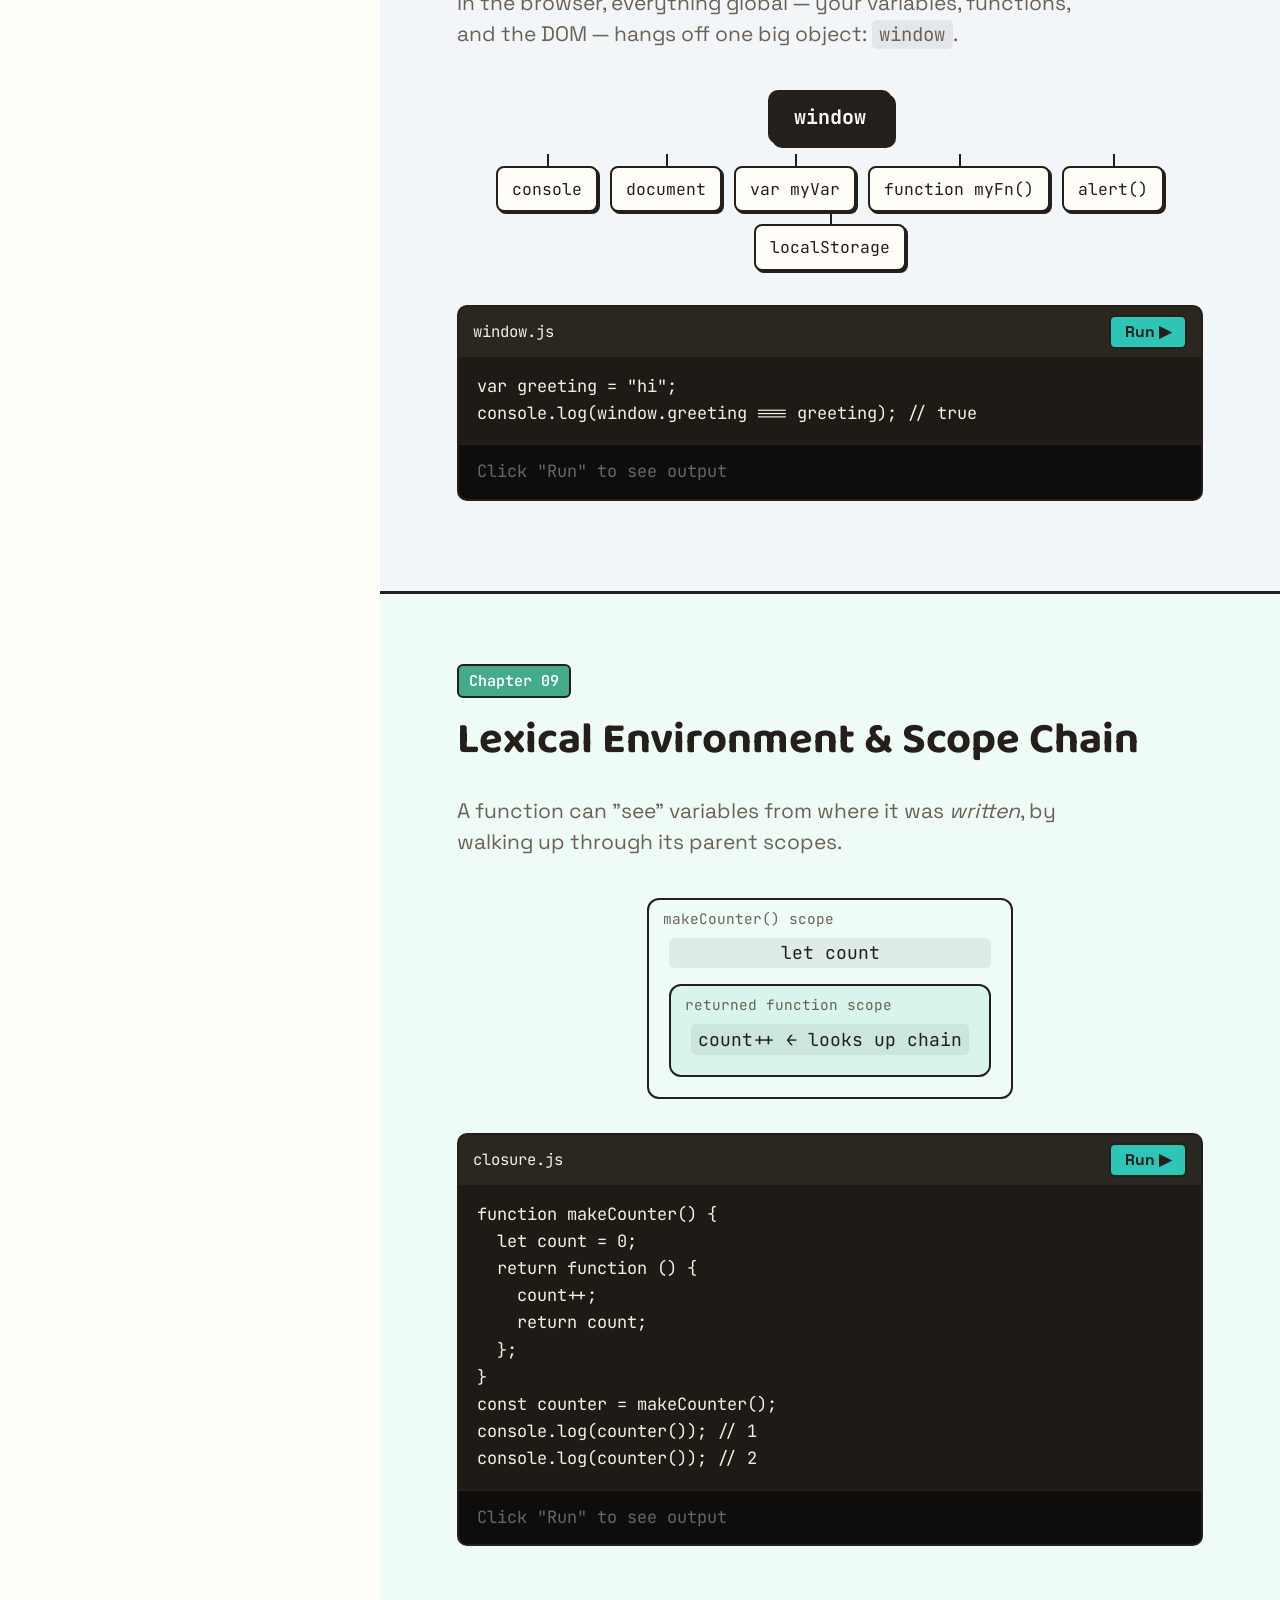
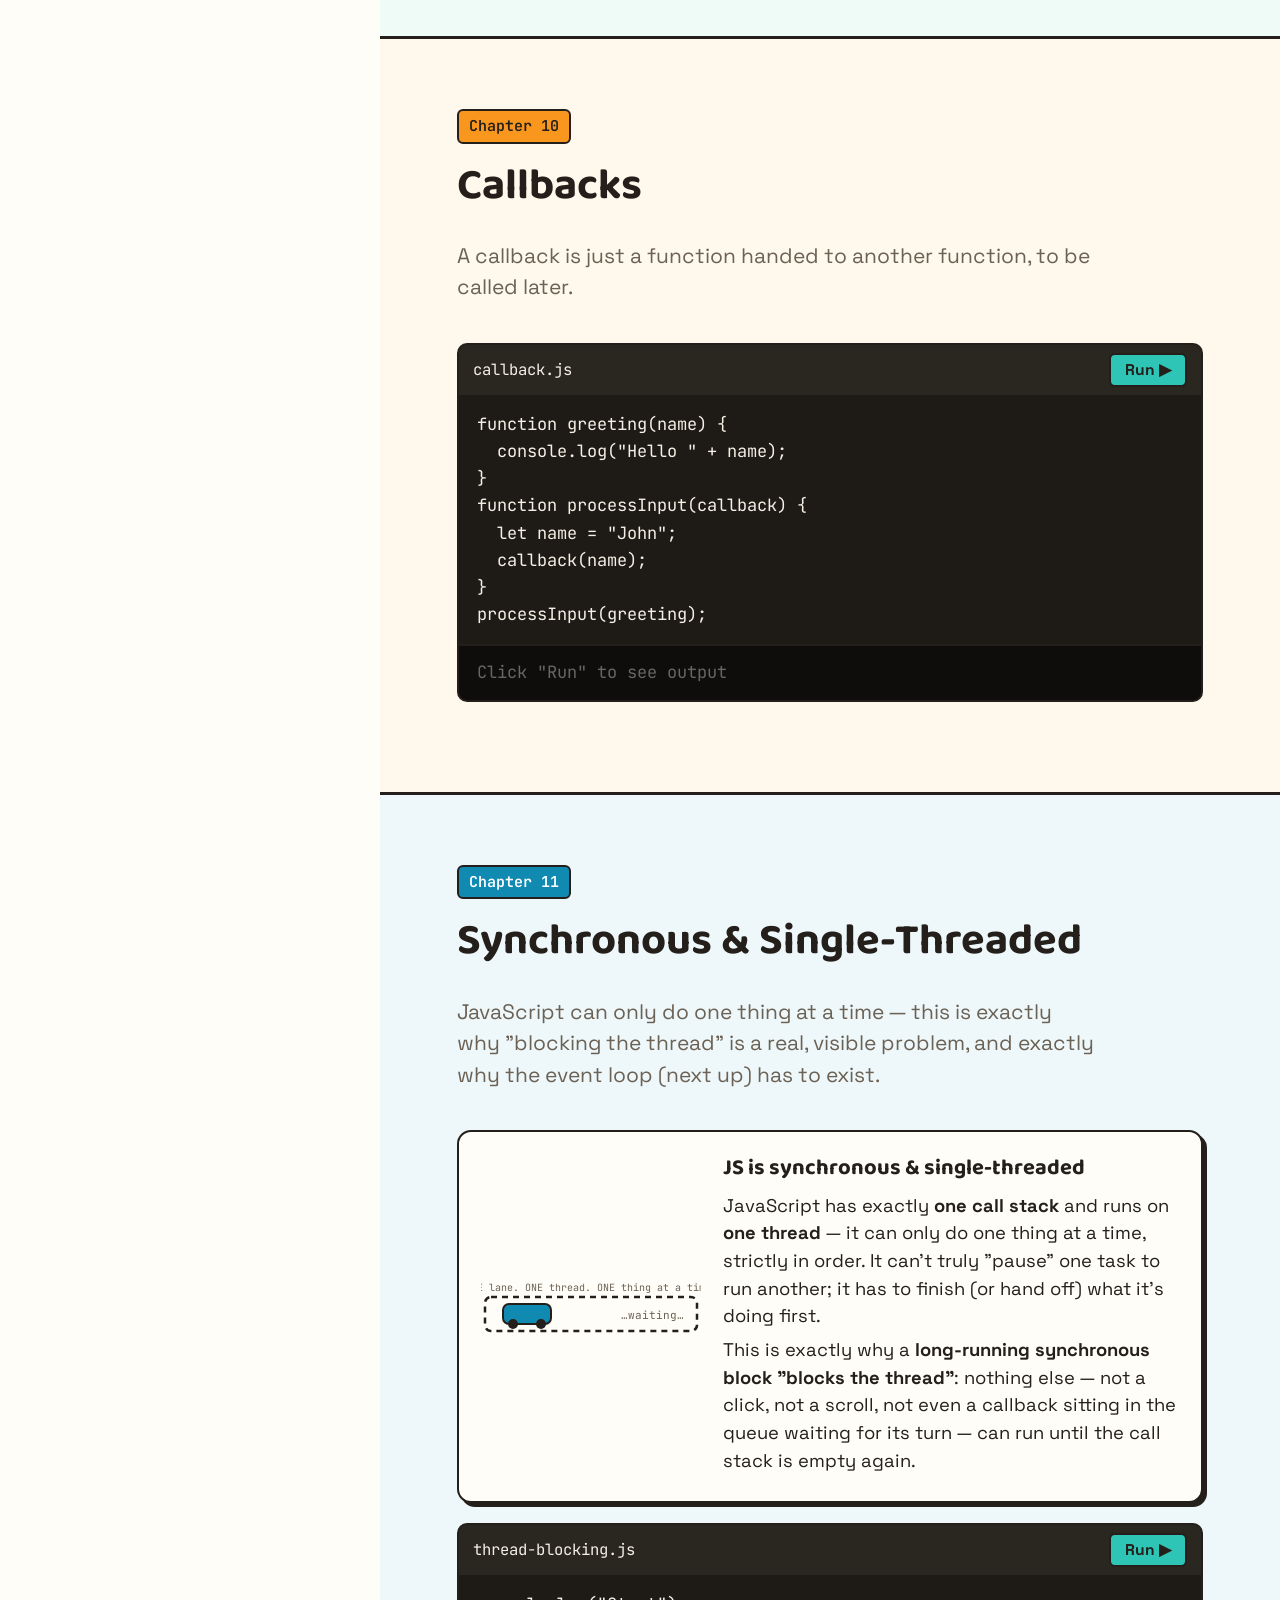
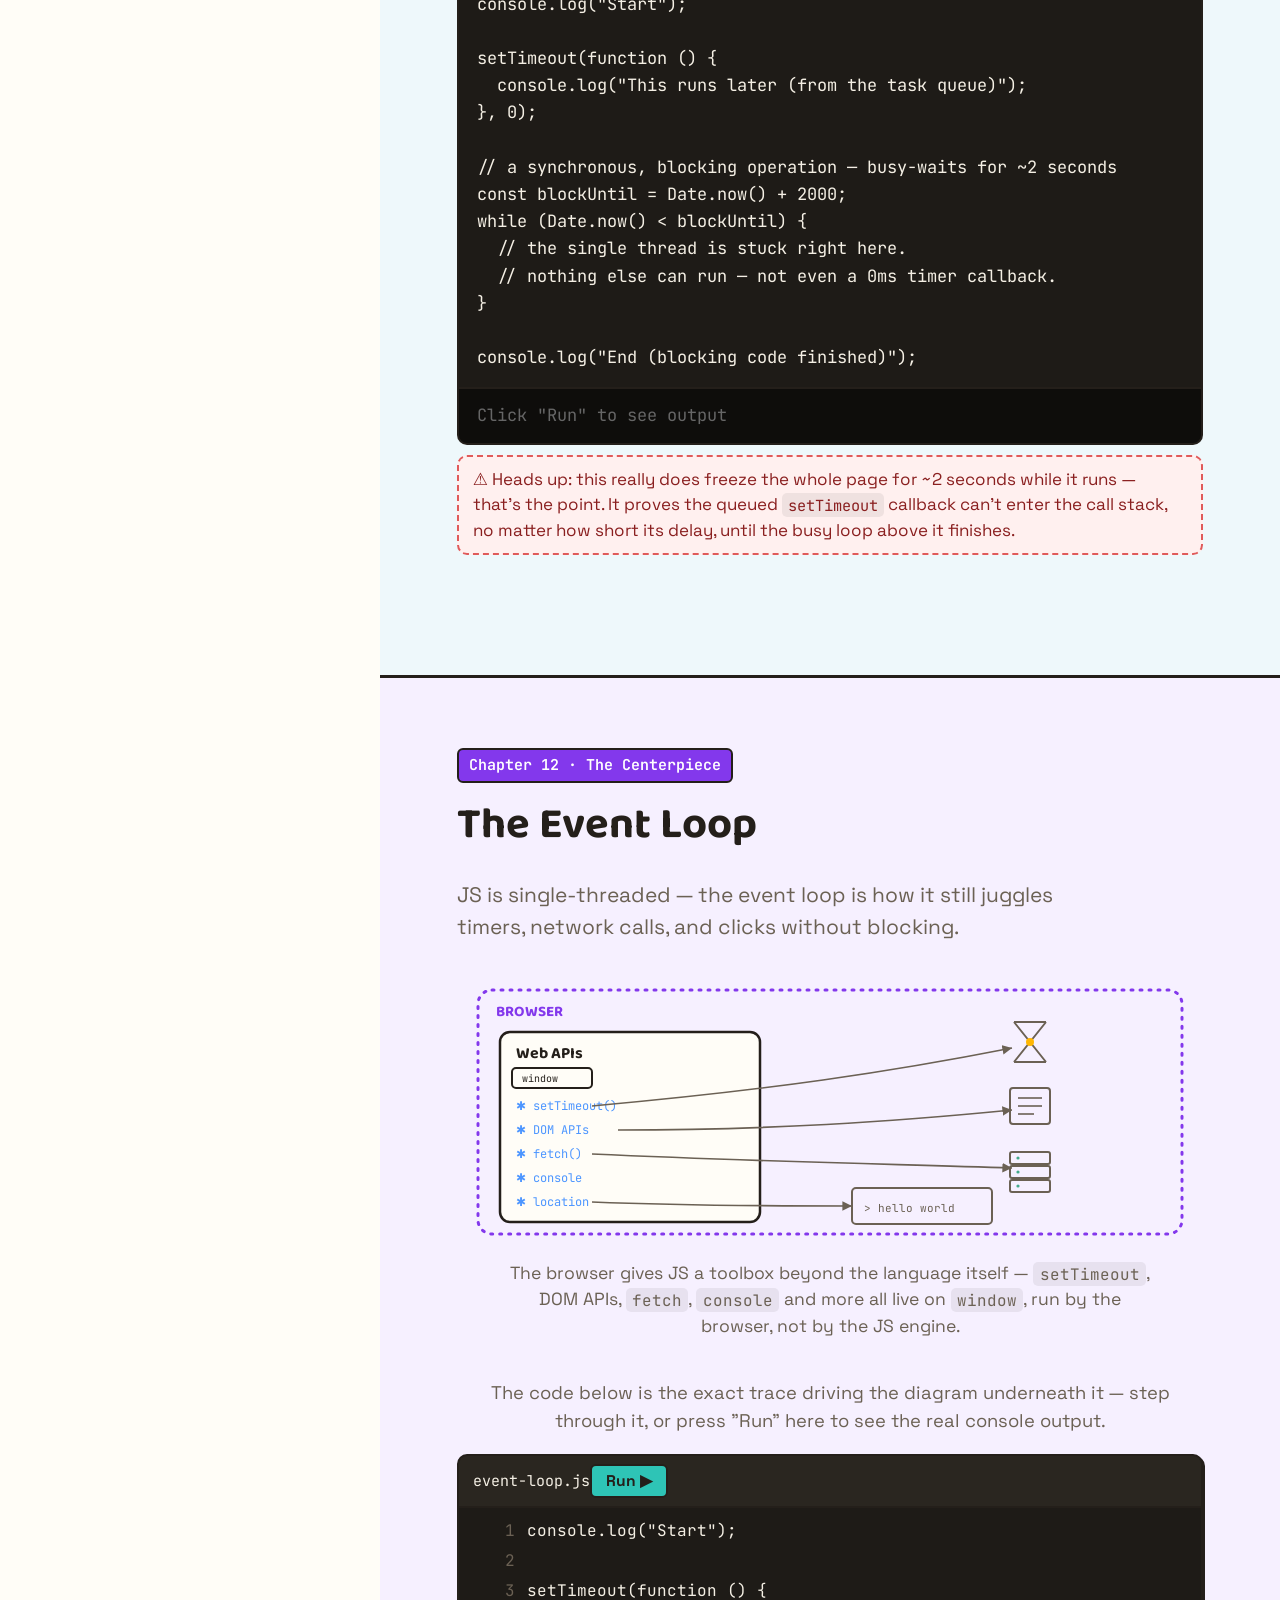
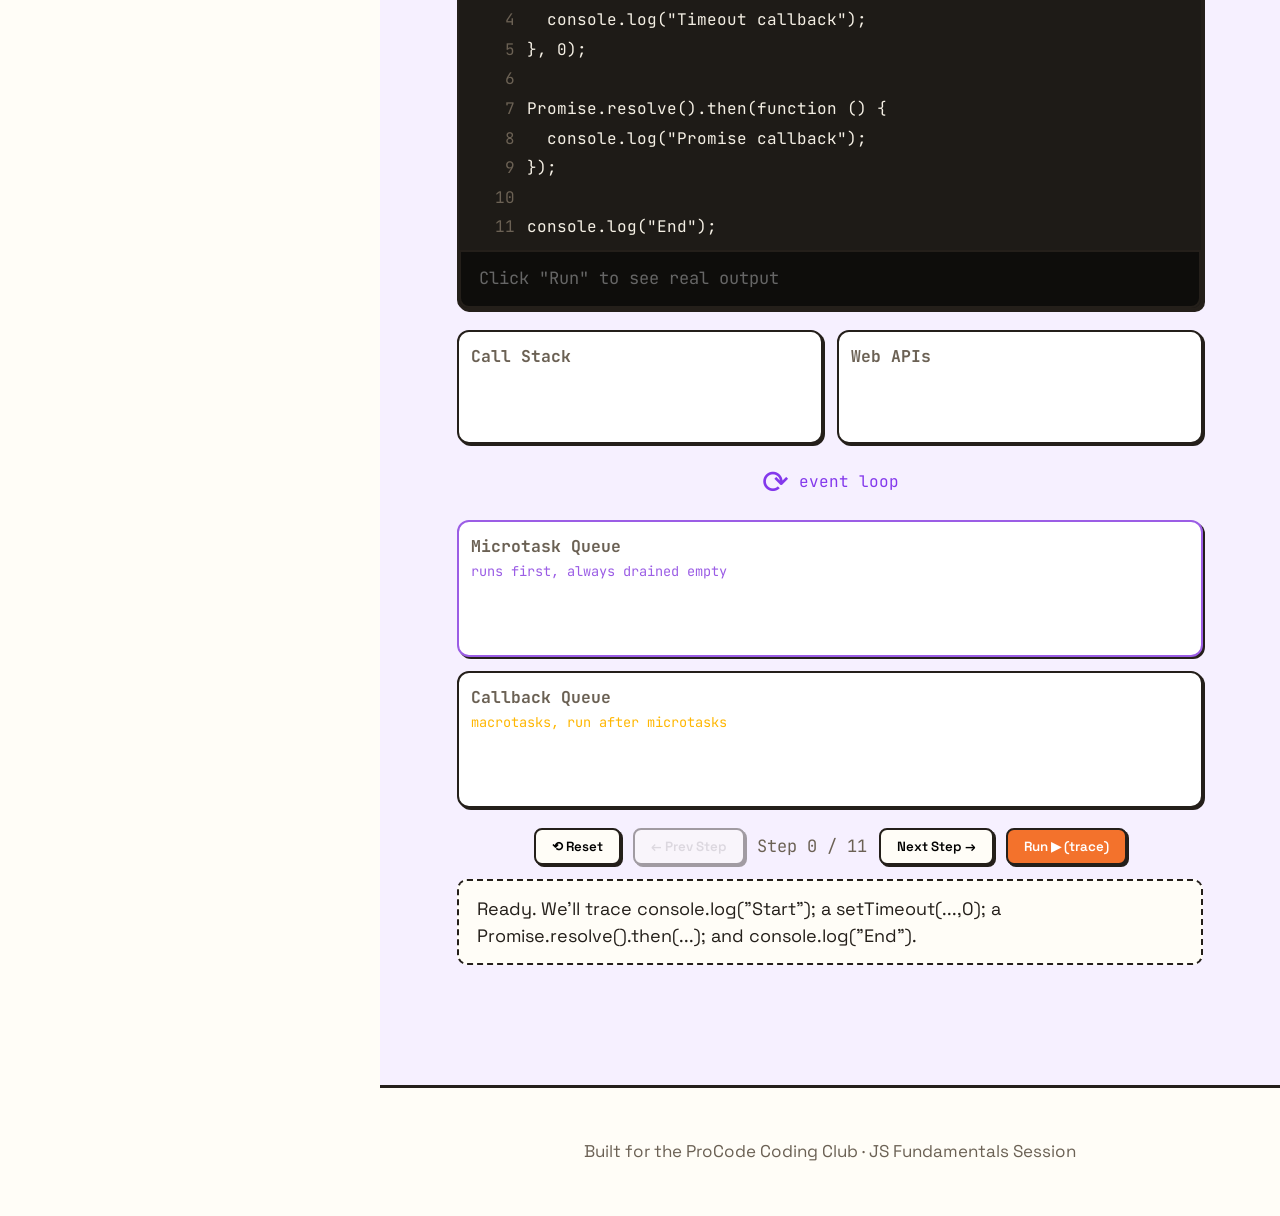
==== commit 2929354a: "Split single-thread/blocking content into its own Chapter 11, Event Loop is now Chapter 12" ====
--- a/index.html
+++ b/index.html
@@ -36,7 +36,8 @@
     <li><a href="#window-object" data-section="window-object"><span class="nav-num">08</span><span class="nav-label">Window Object</span></a></li>
     <li><a href="#lexical" data-section="lexical"><span class="nav-num">09</span><span class="nav-label">Lexical &amp; Scope Chain</span></a></li>
     <li><a href="#callback" data-section="callback"><span class="nav-num">10</span><span class="nav-label">Callback</span></a></li>
-    <li><a href="#event-loop" data-section="event-loop"><span class="nav-num">11</span><span class="nav-label">Event Loop</span></a></li>
+    <li><a href="#single-thread" data-section="single-thread"><span class="nav-num">11</span><span class="nav-label">Single-Threaded</span></a></li>
+    <li><a href="#event-loop" data-section="event-loop"><span class="nav-num">12</span><span class="nav-label">Event Loop</span></a></li>
   </ol>
 </nav>
 
@@ -424,22 +425,21 @@
   </div>
 </section>
 
-<!-- ============ 11. EVENT LOOP ============ -->
-<section id="event-loop" class="chapter chapter--eventloop" data-accent="11">
-  <div class="chapter-head">
-    <span class="chapter-tag">Chapter 11 · The Centerpiece</span>
-    <h2>The Event Loop</h2>
-    <p class="chapter-def">JS is single-threaded — the event loop is how it still juggles timers, network calls, and clicks without blocking.</p>
-  </div>
-
-  <!-- Single-threaded & synchronous primer -->
+<!-- ============ 11. SYNCHRONOUS & SINGLE-THREADED ============ -->
+<section id="single-thread" class="chapter chapter--thread" data-accent="12">
+  <div class="chapter-head">
+    <span class="chapter-tag">Chapter 11</span>
+    <h2>Synchronous &amp; Single-Threaded</h2>
+    <p class="chapter-def">JavaScript can only do one thing at a time — this is exactly why "blocking the thread" is a real, visible problem, and exactly why the event loop (next up) has to exist.</p>
+  </div>
+
   <div class="thread-card">
     <div class="thread-card-visual">
       <svg viewBox="0 0 220 90" class="thread-svg" role="img" aria-label="One lane, one car at a time — JS has exactly one call stack and one thread">
         <rect x="4" y="30" width="212" height="34" rx="6" fill="none" stroke="var(--ink)" stroke-width="2.5" stroke-dasharray="6 5"/>
         <text x="110" y="24" text-anchor="middle" font-family="'JetBrains Mono'" font-size="10" fill="var(--muted)">ONE lane. ONE thread. ONE thing at a time.</text>
         <g transform="translate(46,47)">
-          <rect x="-24" y="-10" width="48" height="20" rx="6" fill="var(--accent-11)" stroke="var(--ink)" stroke-width="2"/>
+          <rect x="-24" y="-10" width="48" height="20" rx="6" fill="var(--accent-12)" stroke="var(--ink)" stroke-width="2"/>
           <circle cx="-14" cy="10" r="5" fill="var(--ink)"/>
           <circle cx="14" cy="10" r="5" fill="var(--ink)"/>
         </g>
@@ -471,6 +471,15 @@
 console.log("End (blocking code finished)");</pre>
     <div class="snippet-output"><div class="output-placeholder">Click "Run" to see output</div></div>
     <p class="snippet-warning">⚠ Heads up: this really does freeze the whole page for ~2 seconds while it runs — that's the point. It proves the queued <code>setTimeout</code> callback can't enter the call stack, no matter how short its delay, until the busy loop above it finishes.</p>
+  </div>
+</section>
+
+<!-- ============ 12. EVENT LOOP ============ -->
+<section id="event-loop" class="chapter chapter--eventloop" data-accent="11">
+  <div class="chapter-head">
+    <span class="chapter-tag">Chapter 12 · The Centerpiece</span>
+    <h2>The Event Loop</h2>
+    <p class="chapter-def">JS is single-threaded — the event loop is how it still juggles timers, network calls, and clicks without blocking.</p>
   </div>
 
   <!-- Web APIs doodle diagram -->
--- a/css/style.css
+++ b/css/style.css
@@ -16,6 +16,7 @@
   --accent-9:#43aa8b;
   --accent-10:#f8961e;
   --accent-11:#8338ec;
+  --accent-12:#118ab2;
   --radius:14px;
   --shadow: 4px 4px 0 var(--ink);
   --shadow-sm: 2px 2px 0 var(--ink);
@@ -54,7 +55,7 @@
   /* scoped dark palette — the rest of the site stays on the fixed light
      "paper" theme, this component alone keeps the original dark look */
   --sb-bg:#161412; --sb-ink:#f4efe4; --sb-muted:#9c9284; --sb-line:#3a352d;
-  --sb-w-full:19rem; --sb-w-rail:3.6rem;
+  --sb-w-full:19rem; --sb-w-rail:3.1rem;
   position:fixed; top:0; left:0; bottom:0; width:var(--sb-w-full);
   background:var(--sb-bg); border-right:3px solid var(--ink);
   overflow-y:auto; overflow-x:hidden; z-index:150; padding:1.25rem 0.9rem; color:var(--sb-ink);
@@ -87,14 +88,29 @@
 
 /* collapsed rail — icon/number-only, expands as an overlay on hover
    (like ChatGPT/Claude's sidebar) without shifting the page content */
-.sidebar.collapsed{width:var(--sb-w-rail);}
+.sidebar.collapsed{width:var(--sb-w-rail); padding-left:0.5rem; padding-right:0.5rem;}
 .sidebar.collapsed .sidebar-brand-text,
 .sidebar.collapsed .nav-label{opacity:0; max-width:0;}
-.sidebar.collapsed .sidebar-toggle-btn{transform:rotate(180deg);}
-.sidebar.collapsed:hover{width:var(--sb-w-full); box-shadow:10px 0 30px #0009;}
-.sidebar.collapsed:hover .sidebar-brand-text,
-.sidebar.collapsed:hover .nav-label{opacity:1; max-width:14rem;}
-.sidebar.collapsed:hover .sidebar-toggle-btn{transform:rotate(0deg);}
+.sidebar.collapsed .sidebar-brand{flex-direction:column; gap:10px; padding-bottom:14px;}
+.sidebar.collapsed .sidebar-toggle-btn{margin-left:0; transform:rotate(180deg);}
+.sidebar.collapsed.hover-preview .sidebar-brand{flex-direction:row; padding-bottom:18px;}
+.sidebar.collapsed .nav-list a{justify-content:center; padding-left:0; padding-right:0; gap:0;}
+.sidebar.collapsed .nav-num{width:auto;}
+.sidebar.collapsed .brand-logo{margin:0 auto;}
+/* .hover-preview is added via JS mouseenter/mouseleave, not CSS :hover —
+   a real :hover here would also fire while the pointer is already resting
+   on the in-sidebar toggle button at the moment it's clicked, instantly
+   re-expanding the rail and making the collapse look like it did nothing */
+.sidebar.collapsed.hover-preview{width:var(--sb-w-full); box-shadow:10px 0 30px #0009; padding-left:0.9rem; padding-right:0.9rem;}
+.sidebar.collapsed.hover-preview .sidebar-brand-text,
+.sidebar.collapsed.hover-preview .nav-label{opacity:1; max-width:14rem;}
+.sidebar.collapsed.hover-preview .sidebar-toggle-btn{transform:rotate(0deg);}
+/* while peeking (hover-preview), the row layout must fully match the
+   normal open sidebar — otherwise labels reappear but stay squashed
+   against the rail-only centered/zero-gap layout underneath them */
+.sidebar.collapsed.hover-preview .nav-list a{justify-content:flex-start; padding-left:0.65rem; padding-right:0.65rem; gap:10px;}
+.sidebar.collapsed.hover-preview .nav-num{width:20px;}
+.sidebar.collapsed.hover-preview .brand-logo{margin:0;}
 
 body.sidebar-collapsed #main{margin-left:var(--sb-w-rail);}
 #main{margin-left:19rem; transition:margin-left .22s ease;}
@@ -156,6 +172,7 @@
 .chapter--window{--accent-x:var(--accent-8); --tag-ink:#fff; background:#f2f6f9;}
 .chapter--lexical{--accent-x:var(--accent-9); --tag-ink:#fff; background:#eefbf6;}
 .chapter--callback{--accent-x:var(--accent-10); --tag-ink:var(--ink); background:#fff8ec;}
+.chapter--thread{--accent-x:var(--accent-12); --tag-ink:#fff; background:#eef8fb;}
 .chapter--eventloop{--accent-x:var(--accent-11); --tag-ink:#fff; background:#f6f0ff;}
 
 /* ============ timeline (history) ============ */
@@ -399,9 +416,17 @@
 
 /* ============ responsive ============ */
 @media (max-width: 900px){
-  .sidebar{transform:translateX(-100%); transition:transform .25s; box-shadow:6px 0 20px #0003; width:var(--sb-w-full) !important;}
+  .sidebar{transform:translateX(-100%); transition:transform .25s; box-shadow:6px 0 20px #0003; width:var(--sb-w-full) !important; padding:1.25rem 0.9rem !important;}
   .sidebar.open{transform:translateX(0);}
-  .sidebar.collapsed .sidebar-brand-text, .sidebar.collapsed .nav-label{opacity:1; max-width:14rem;}
+  /* the collapsed-rail feature is desktop-only — on mobile always render
+     the normal full layout, even if a "collapsed" state was persisted
+     from a previous desktop session */
+  .sidebar.collapsed .sidebar-brand-text,
+  .sidebar.collapsed .nav-label{opacity:1; max-width:14rem;}
+  .sidebar.collapsed .sidebar-brand{flex-direction:row; gap:10px; padding-bottom:18px;}
+  .sidebar.collapsed .nav-list a{justify-content:flex-start; padding-left:0.65rem; padding-right:0.65rem; gap:10px;}
+  .sidebar.collapsed .nav-num{width:20px;}
+  .sidebar.collapsed .brand-logo{margin:0;}
   .sidebar-toggle-btn{display:none;}
   .nav-toggle{display:block;}
   #main{margin-left:0 !important;}
